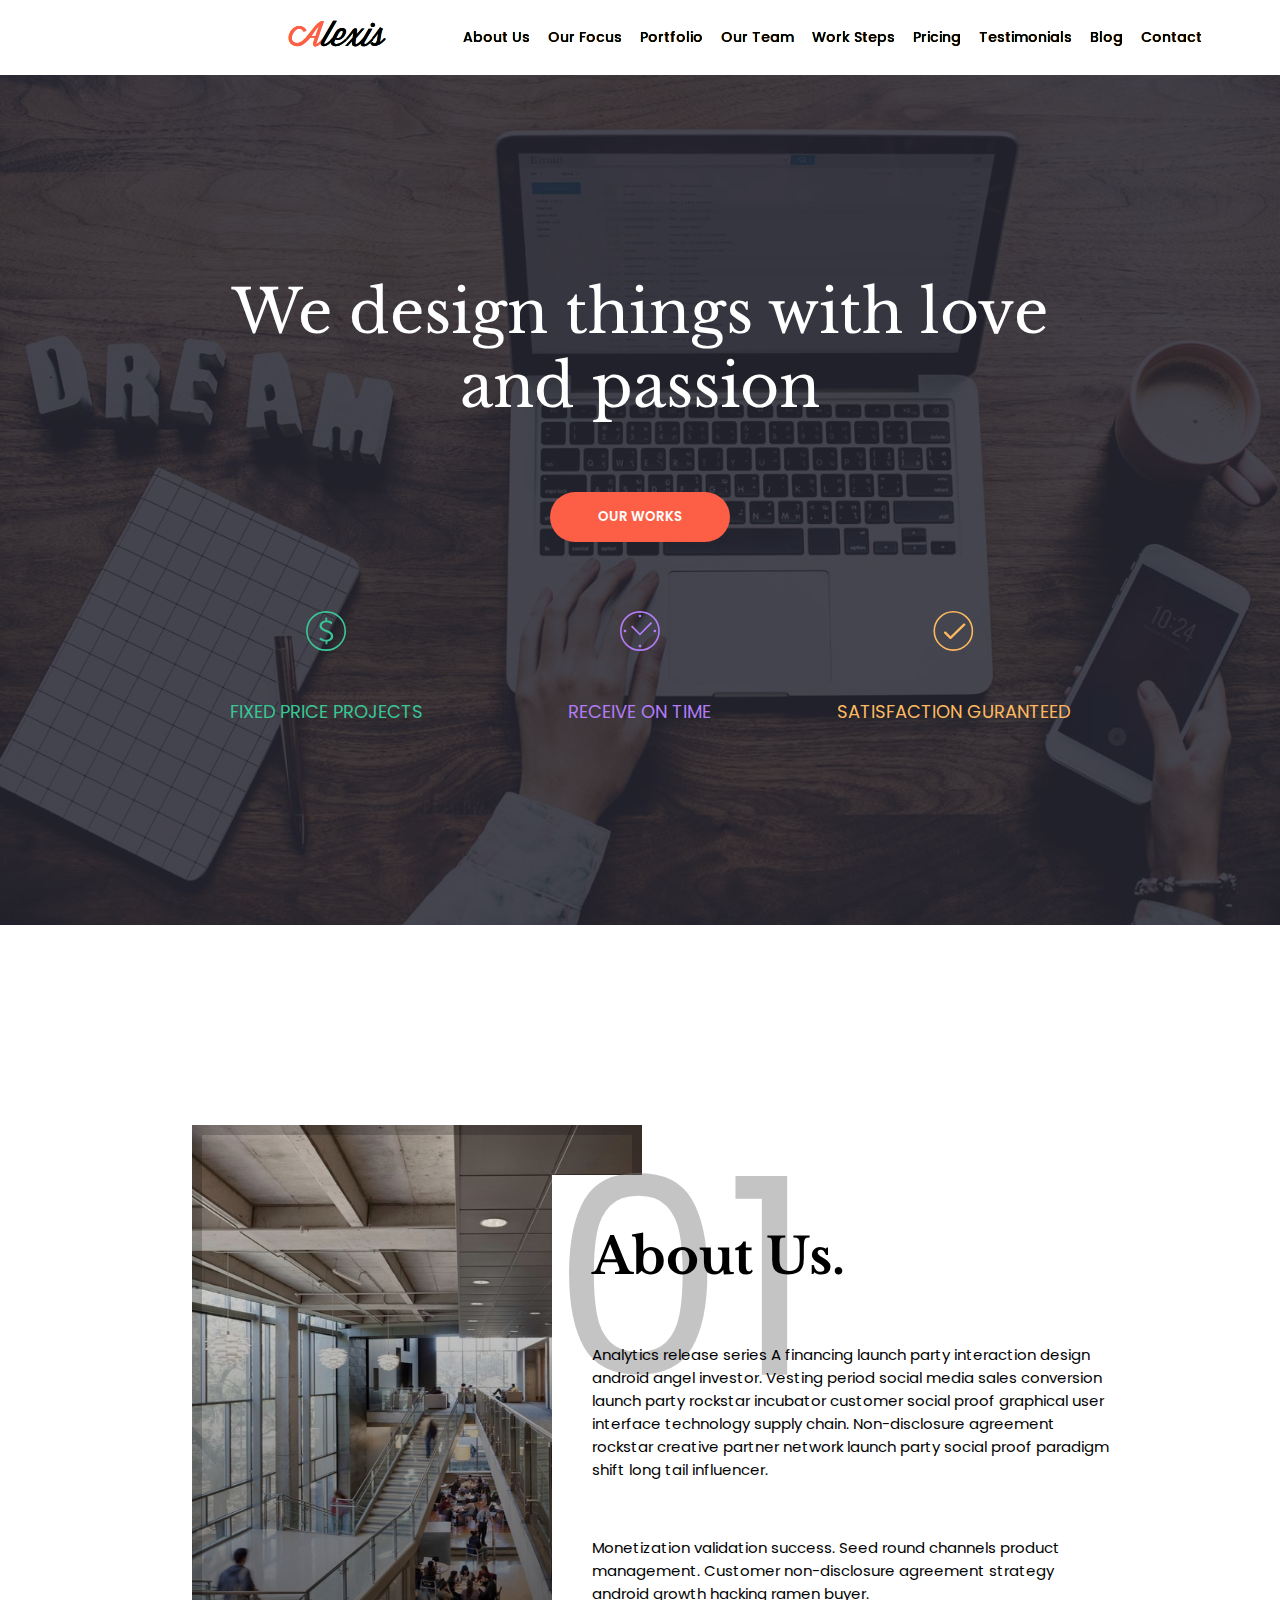
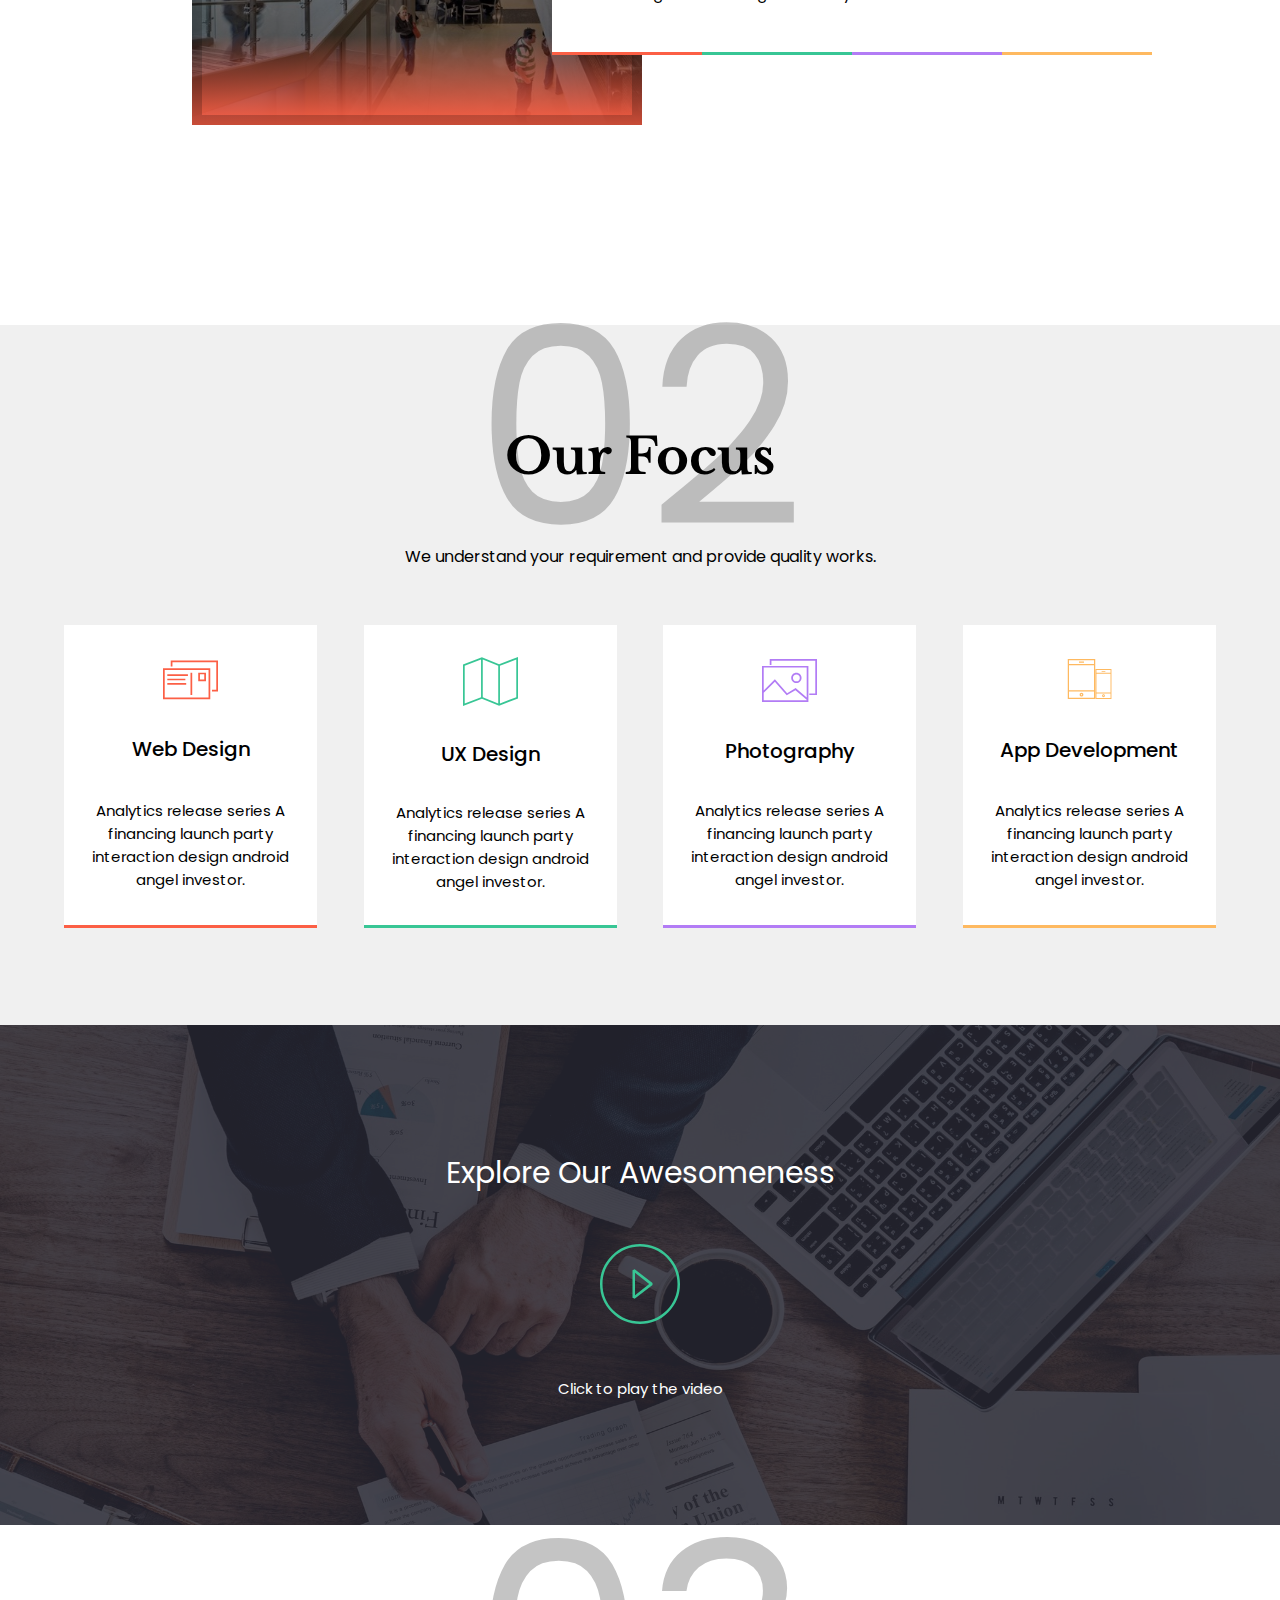
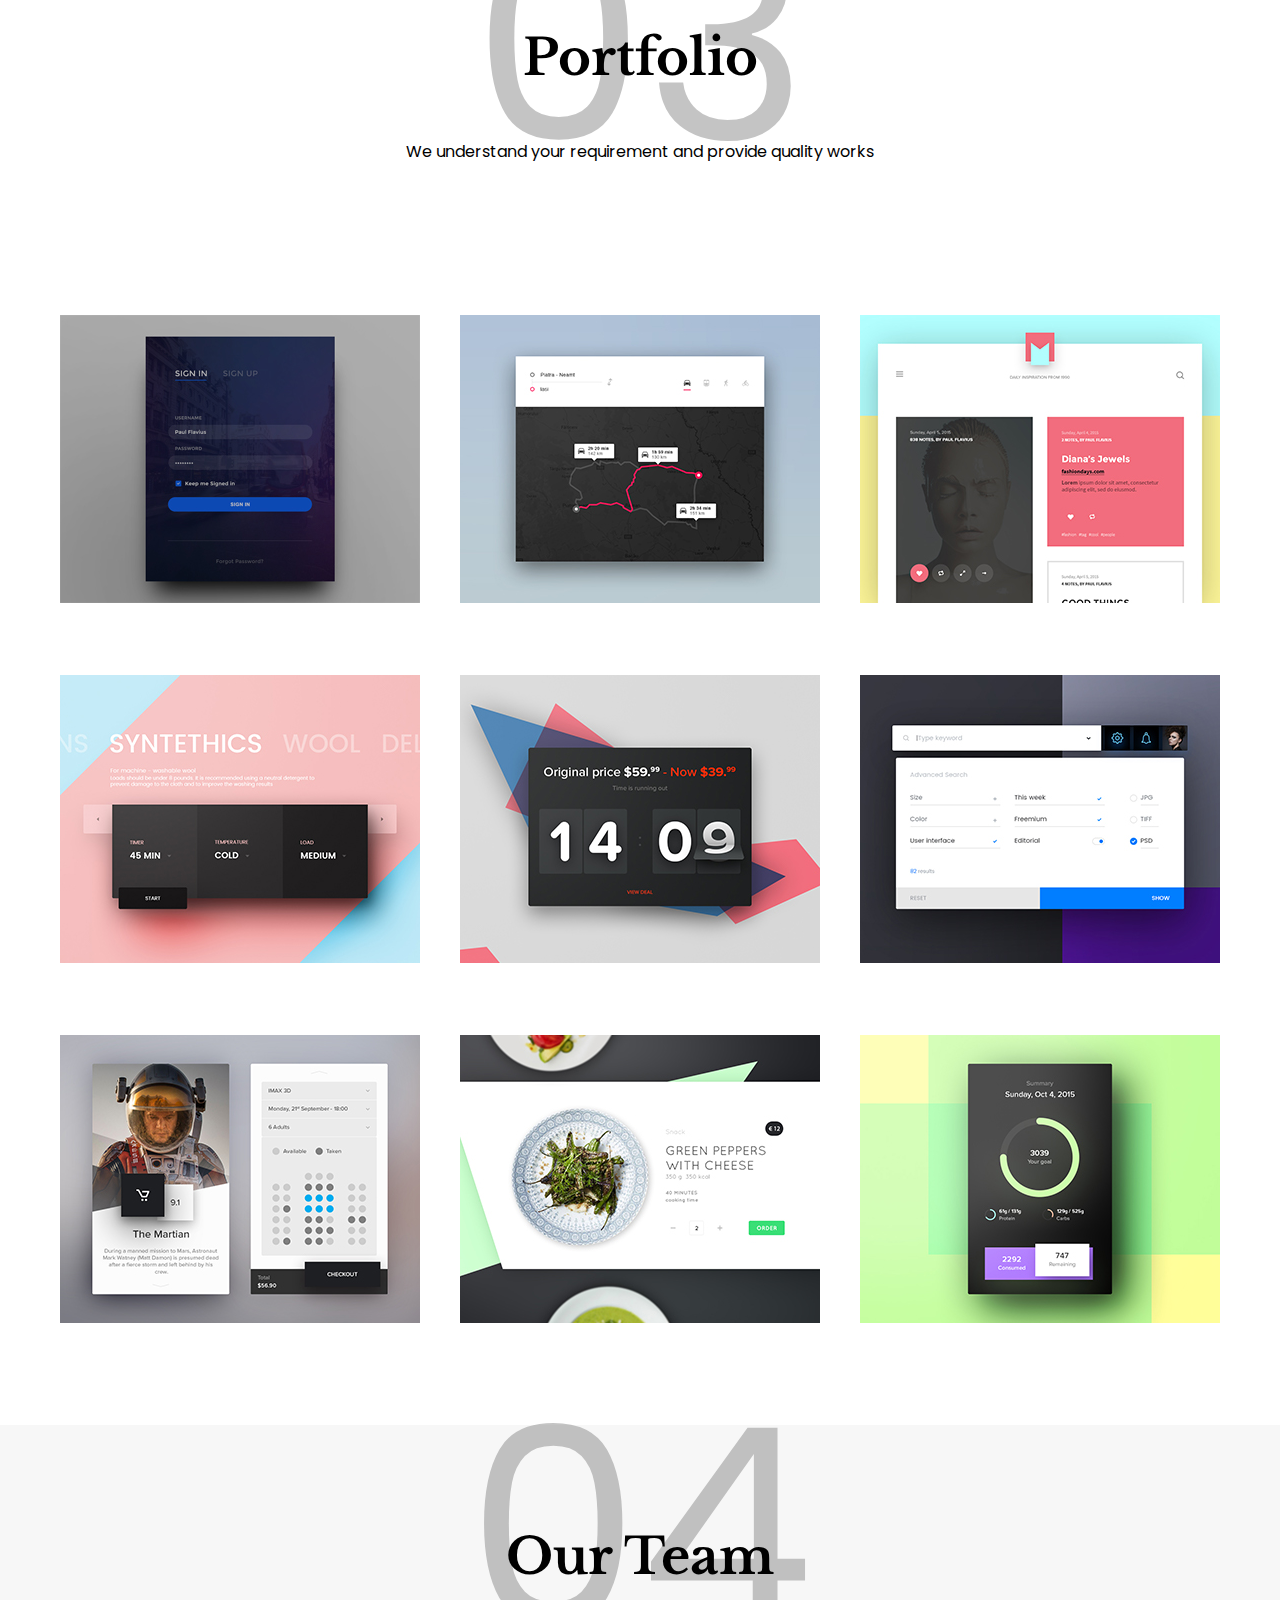
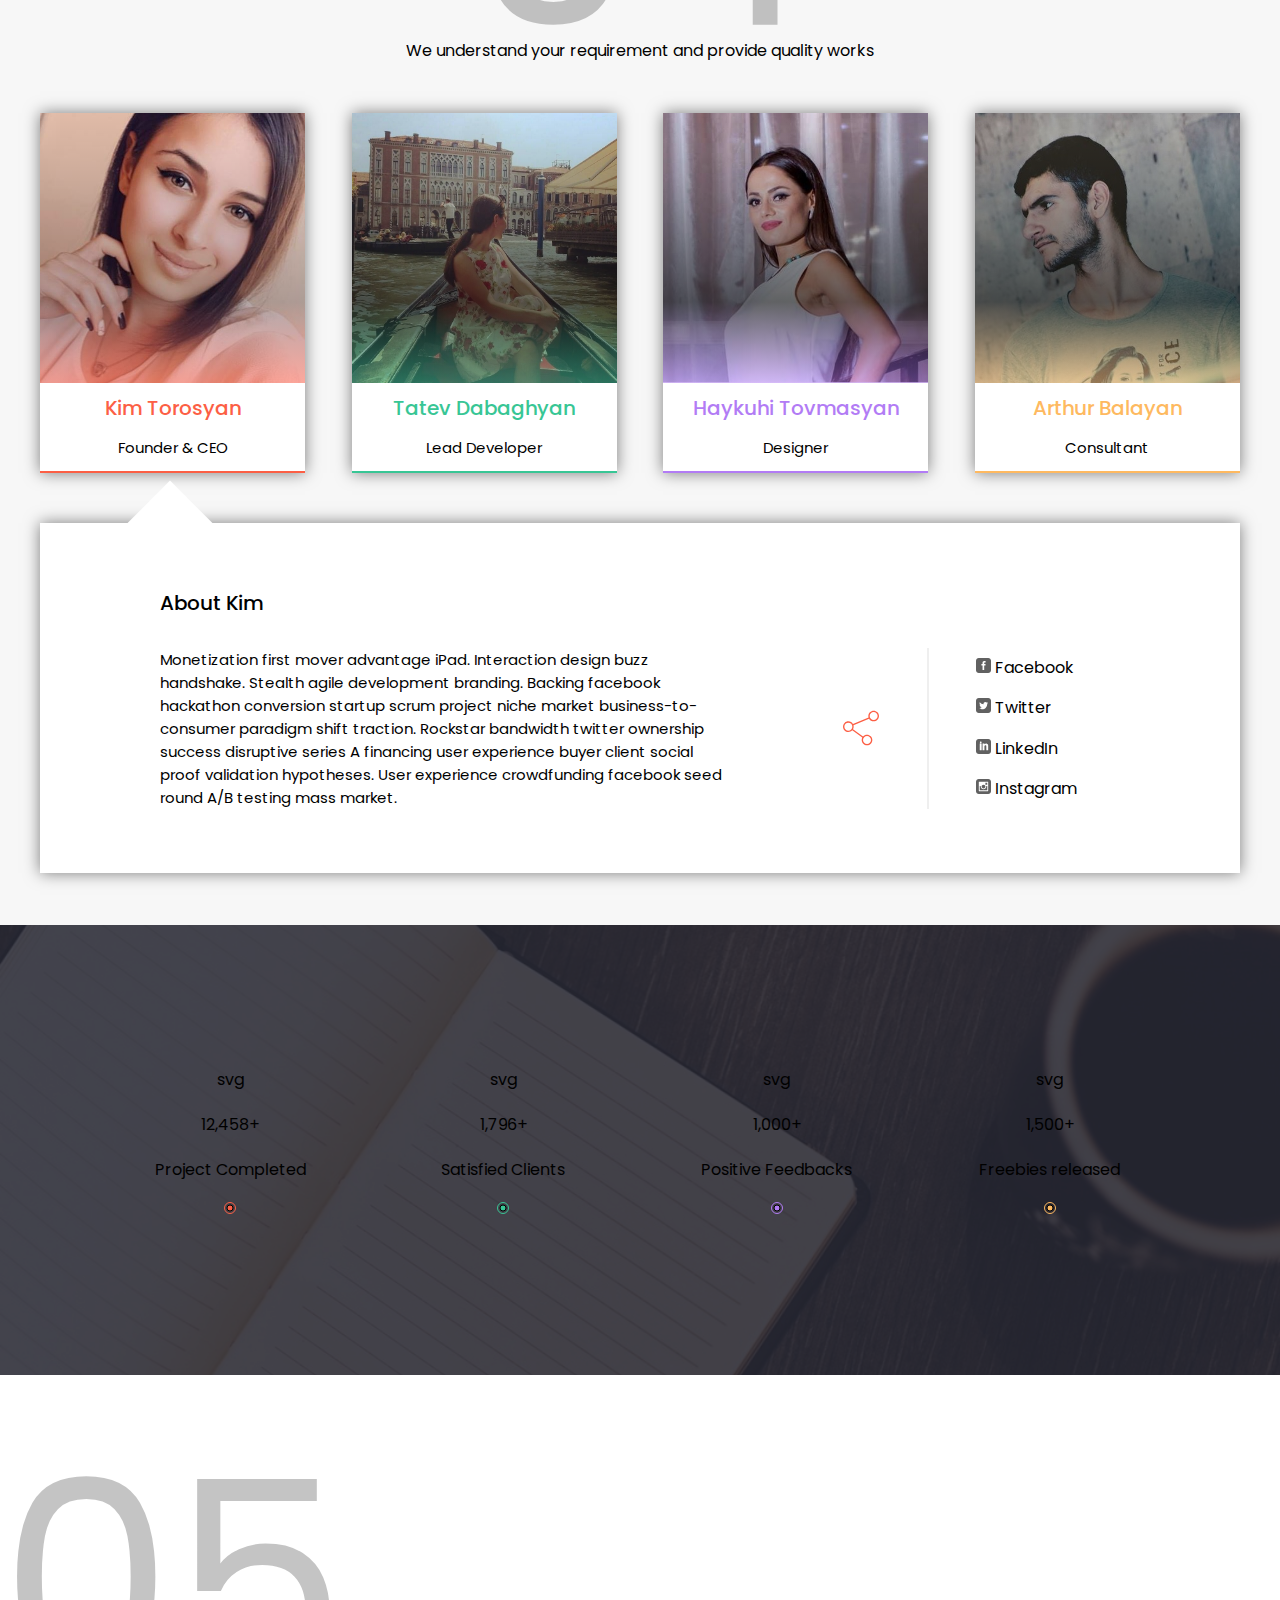
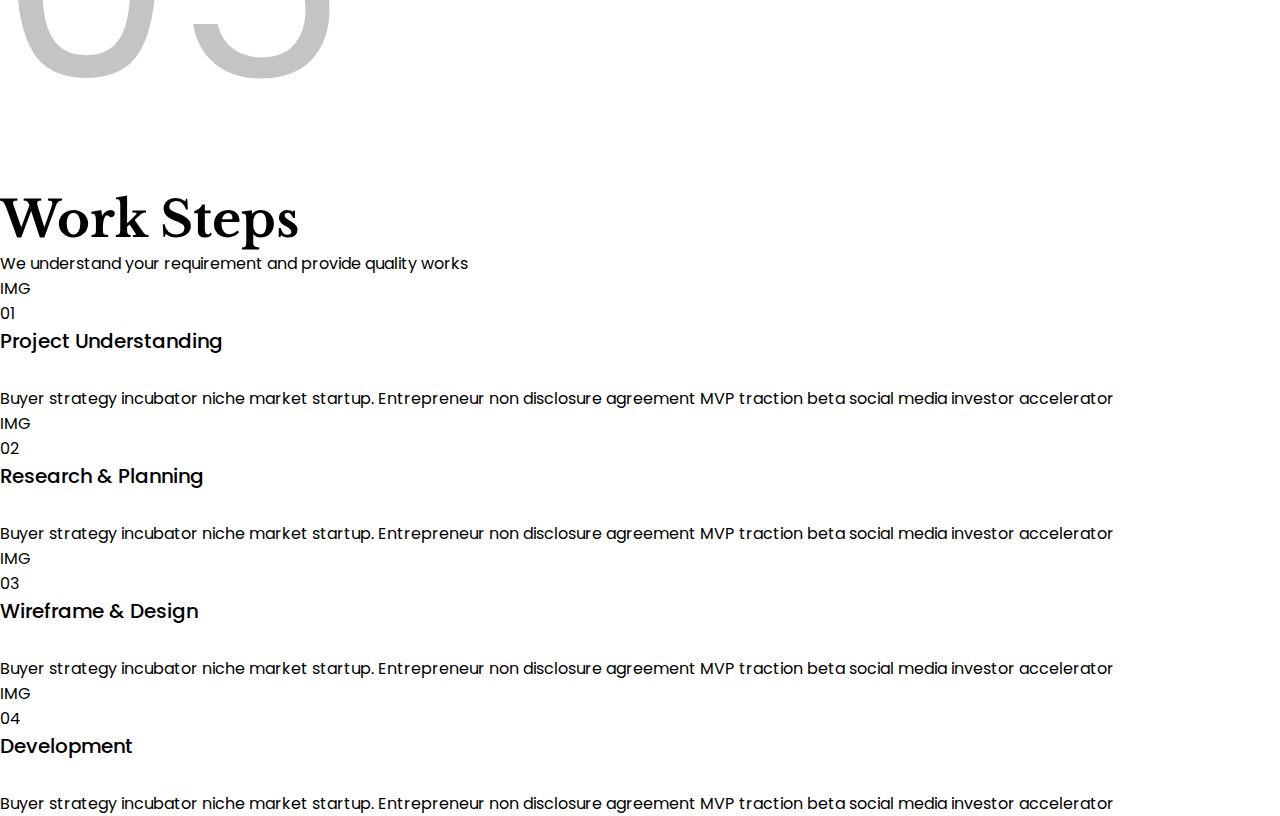
==== index.html @ 70f93d8f "Step 5" ====
<!doctype html>
<html lang="en">
<head>
    <meta charset="UTF-8">
    <meta name="viewport"
          content="width=device-width, user-scalable=no, initial-scale=1.0, maximum-scale=1.0, minimum-scale=1.0">
    <meta http-equiv="X-UA-Compatible" content="ie=edge">
    <title>Alexis</title>
    <link rel="stylesheet" href="style_1.css">
    <link href="https://fonts.googleapis.com/css?family=Poppins:400,500,600" rel="stylesheet">
    <link href="https://fonts.googleapis.com/css?family=Libre+Baskerville:400,700" rel="stylesheet">
    <script rel="script" src="Jscript.js"></script>
    <style>
        @font-face {
            font-family: wisdom;
            src: url('fonts/fonts/Wisdom Script AJ.eot');
            src: local('☺'), url('fonts/fonts/Wisdom Script AJ.woff') format('woff'), url('fonts/fonts/Wisdom Script AJ.ttf') format('truetype'), url('fonts/fonts/Wisdom Script AJ.svg') format('svg');
            font-weight: normal;
            font-style: normal;
        }
    </style>
</head>
<body>

<header class="header nav">
    <div class="nav_left">
        <a href="#"><p><span>A</span>lexis</p></a>
    </div>
    <nav class="nav_all">
        <a href="#">About Us</a>
        <a href="#">Our Focus</a>
        <a href="#">Portfolio</a>
        <a href="#">Our Team</a>
        <a href="#">Work Steps</a>
        <a href="#">Pricing</a>
        <a href="#">Testimonials</a>
        <a href="#">Blog</a>
        <a href="#">Contact</a>
    </nav>
</header>
<main>
    <div id="myModal" class="modal">
        <div class="modal-content">
            <div class="modal-body">
                <video width="100%" height="100%" controls id="vid">
                    <source src="video/advertising.mp4">
                </video>
                <div class="modal-header">
                    <span class="close">&times;</span>
                </div>
            </div>
        </div>
    </div>
    <section class="top_title">
        <div class="header">
            <div class="nav_left">
                <a href="#"><p><span>A</span>lexis</p></a>
            </div>
            <nav class="nav_all">
                <a href="#">About Us</a>
                <a href="#">Our Focus</a>
                <a href="#">Portfolio</a>
                <a href="#">Our Team</a>
                <a href="#">Work Steps</a>
                <a href="#">Pricing</a>
                <a href="#">Testimonials</a>
                <a href="#">Blog</a>
                <a href="#">Contact</a>
            </nav>
        </div>
        <div class="title_all">
            <div class="title_bg"></div>
            <div class="title_in">
                <h1>We design things with love and passion</h1>
                <input type="submit" name="our_works" class="work" value="OUR WORKS" title="work">
                <div class="title_svg">
                    <div class="svg svg_green">
                        <svg xmlns="http://www.w3.org/2000/svg"
                             width="41px" height="40px">
                            <path fill-rule="evenodd" fill="rgb(56, 198, 149)"
                                  d="M40.052,19.999 C40.052,25.521 38.099,30.234 34.193,34.140 C30.287,38.046 25.573,40.000 20.053,40.000 C14.533,40.000 9.820,38.046 5.914,34.140 C2.008,30.234 0.055,25.521 0.055,19.999 C0.055,14.479 2.008,9.765 5.914,5.859 C9.820,1.953 14.533,-0.001 20.053,-0.001 C25.573,-0.001 30.287,1.953 34.193,5.859 C38.099,9.765 40.052,14.479 40.052,19.999 ZM38.411,19.999 C38.411,14.896 36.627,10.560 33.060,6.992 C29.492,3.425 25.157,1.640 20.053,1.640 C14.949,1.640 10.613,3.425 7.047,6.992 C3.479,10.560 1.696,14.896 1.696,19.999 C1.696,25.104 3.479,29.441 7.047,33.007 C10.613,36.575 14.949,38.359 20.053,38.359 C25.157,38.359 29.492,36.575 33.060,33.007 C36.627,29.441 38.411,25.104 38.411,19.999 ZM17.515,17.500 C18.686,18.229 19.988,18.816 21.420,19.258 C22.852,19.701 24.167,20.417 25.365,21.406 C26.563,22.396 27.188,23.646 27.240,25.156 C27.240,26.614 26.719,27.851 25.678,28.866 C24.636,29.882 23.204,30.495 21.381,30.702 L21.381,33.359 L19.585,33.359 L19.585,30.468 C16.772,30.364 14.663,29.531 13.257,27.968 L14.585,26.484 L15.210,27.031 C15.679,27.448 16.394,27.851 17.358,28.242 C18.321,28.632 19.324,28.828 20.366,28.828 C21.667,28.828 22.749,28.503 23.608,27.851 C24.467,27.201 24.897,26.354 24.897,25.312 C24.897,24.167 24.311,23.202 23.139,22.422 C21.967,21.640 20.665,21.042 19.233,20.625 C17.800,20.208 16.499,19.518 15.327,18.554 C14.156,17.591 13.570,16.406 13.570,14.999 C13.570,13.646 14.116,12.435 15.210,11.367 C16.304,10.300 17.683,9.687 19.350,9.531 L19.350,6.641 L21.225,6.641 L21.225,9.531 C23.569,9.636 25.339,10.287 26.537,11.484 L25.365,13.203 L24.741,12.734 C24.323,12.421 23.698,12.109 22.866,11.796 C22.032,11.484 21.198,11.327 20.366,11.327 C19.011,11.327 17.905,11.667 17.046,12.343 C16.187,13.021 15.757,13.854 15.757,14.843 C15.757,15.886 16.343,16.771 17.515,17.500 Z"></path>
                        </svg>
                        <p>FIXED PRICE PROJECTS</p>
                    </div>
                    <div class="svg svg_purple">
                        <svg xmlns="http://www.w3.org/2000/svg"
                             width="40px" height="40px">
                            <path fill-rule="evenodd" fill="rgb(178, 124, 245)"
                                  d="M1.648,19.999 C1.648,25.104 3.424,29.441 6.978,33.007 C10.530,36.575 14.848,38.359 19.931,38.359 C25.014,38.359 29.332,36.575 32.885,33.007 C36.437,29.441 38.215,25.104 38.215,19.999 C38.215,14.896 36.437,10.560 32.885,6.992 C29.332,3.425 25.014,1.640 19.931,1.640 C14.848,1.640 10.530,3.425 6.978,6.992 C3.424,10.560 1.648,14.896 1.648,19.999 ZM39.849,19.999 C39.849,25.521 37.903,30.234 34.013,34.140 C30.123,38.046 25.429,40.000 19.931,40.000 C14.433,40.000 9.740,38.046 5.849,34.140 C1.959,30.234 0.014,25.521 0.014,19.999 C0.014,14.479 1.959,9.765 5.849,5.859 C9.740,1.953 14.433,-0.001 19.931,-0.001 C25.429,-0.001 30.123,1.953 34.013,5.859 C37.903,9.765 39.849,14.479 39.849,19.999 ZM32.224,12.343 L30.901,11.015 L19.931,22.187 L12.307,14.375 L10.984,15.702 L19.931,24.531 L32.224,12.343 ZM19.931,3.671 C19.568,3.671 19.257,3.802 18.998,4.062 C18.738,4.323 18.609,4.636 18.609,5.000 C18.609,5.365 18.738,5.677 18.998,5.937 C19.257,6.198 19.568,6.328 19.931,6.328 C20.294,6.328 20.605,6.198 20.865,5.937 C21.124,5.677 21.254,5.365 21.254,5.000 C21.254,4.636 21.124,4.323 20.865,4.062 C20.605,3.802 20.294,3.671 19.931,3.671 ZM19.931,33.672 C19.568,33.672 19.257,33.802 18.998,34.062 C18.738,34.323 18.609,34.636 18.609,34.999 C18.609,35.365 18.738,35.677 18.998,35.937 C19.257,36.199 19.568,36.328 19.931,36.328 C20.294,36.328 20.605,36.199 20.865,35.937 C21.124,35.677 21.254,35.365 21.254,34.999 C21.254,34.636 21.124,34.323 20.865,34.062 C20.605,33.802 20.294,33.672 19.931,33.672 ZM4.994,18.671 C4.630,18.671 4.319,18.802 4.060,19.062 C3.800,19.323 3.671,19.636 3.671,19.999 C3.671,20.365 3.800,20.677 4.060,20.937 C4.319,21.198 4.630,21.328 4.994,21.328 C5.356,21.328 5.667,21.198 5.927,20.937 C6.186,20.677 6.316,20.365 6.316,19.999 C6.316,19.636 6.186,19.323 5.927,19.062 C5.667,18.802 5.356,18.671 4.994,18.671 ZM34.869,18.671 C34.506,18.671 34.195,18.802 33.936,19.062 C33.675,19.323 33.547,19.636 33.547,19.999 C33.547,20.365 33.675,20.677 33.936,20.937 C34.195,21.198 34.506,21.328 34.869,21.328 C35.232,21.328 35.543,21.198 35.803,20.937 C36.062,20.677 36.192,20.365 36.192,19.999 C36.192,19.636 36.062,19.323 35.803,19.062 C35.543,18.802 35.232,18.671 34.869,18.671 Z"></path>
                        </svg>
                        <p>RECEIVE ON TIME</p>
                    </div>
                    <div class="svg svg_yellow">
                        <svg xmlns="http://www.w3.org/2000/svg"
                             width="41px" height="40px">
                            <path fill-rule="evenodd" fill="rgb(254, 185, 96)"
                                  d="M40.206,19.976 C40.206,25.478 38.261,30.183 34.376,34.090 C30.489,37.998 25.808,39.951 20.337,39.951 C14.864,39.951 10.184,37.998 6.298,34.090 C2.411,30.183 0.468,25.478 0.468,19.976 C0.468,14.474 2.411,9.769 6.298,5.861 C10.184,1.954 14.864,-0.001 20.337,-0.001 C25.808,-0.001 30.489,1.954 34.376,5.861 C38.261,9.769 40.206,14.474 40.206,19.976 ZM38.620,19.976 C38.620,14.911 36.832,10.582 33.256,6.986 C29.680,3.391 25.374,1.594 20.337,1.594 C15.300,1.594 10.993,3.391 7.418,6.986 C3.841,10.582 2.054,14.911 2.054,19.976 C2.054,25.039 3.841,29.370 7.418,32.964 C10.993,36.560 15.300,38.356 20.337,38.356 C25.374,38.356 29.680,36.560 33.256,32.964 C36.832,29.370 38.620,25.039 38.620,19.976 ZM31.997,12.847 C32.557,13.410 32.525,13.974 31.904,14.536 L18.285,27.853 C18.098,28.041 17.849,28.134 17.539,28.134 C17.165,28.134 16.886,28.041 16.699,27.853 L11.382,22.507 C10.822,21.945 10.822,21.382 11.382,20.820 C11.942,20.257 12.502,20.257 13.061,20.820 L17.539,25.320 L30.318,12.847 C30.878,12.285 31.437,12.285 31.997,12.847 Z"></path>
                        </svg>
                        <p>SATISFACTION GURANTEED</p>
                    </div>
                </div>
            </div>
        </div>
    </section>
    <section class="aboutus">
        <div class="au_image">
            <div class="au_bg"></div>
            <div class="au_border"></div>
            <div class="au_title">
                <div class="title_number num_1">
                    <p>01</p>
                </div>
                <div class="au_title_text">
                    <h2 class="h_title">About Us.</h2>
                    <p> Analytics release series A financing launch party interaction design android angel investor.
                        Vesting period social media sales conversion launch party rockstar incubator customer social
                        proof graphical user interface technology supply chain. Non-disclosure agreement rockstar
                        creative partner network launch party social proof paradigm shift long tail influencer.</p>

                    <p> Monetization validation success. Seed round channels product
                        management. Customer non-disclosure agreement strategy
                        android growth hacking ramen buyer.</p>
                </div>
                <div class="au_title_color">
                    <div class="au_red"></div>
                    <div class="au_green"></div>
                    <div class="au_purple"></div>
                    <div class="au_yellow"></div>
                </div>
            </div>
        </div>
    </section>
    <section class="focus_all">
        <div class="title_number num_2">
            <p>02</p>
        </div>
        <div class="focus_in">
            <h2 class="h_title">Our Focus</h2>
            <p>We understand your requirement and provide quality works.</p>
            <div class="focus_svg">
                <div class="focus_svg_table">
                    <div class="svg_table_small">
                        <svg xmlns="http://www.w3.org/2000/svg" width="55px" height="40px">
                            <path fill-rule="evenodd" fill="rgb(252, 95, 69)"
                                  d="M47.266,39.279 L-0.000,39.279 L-0.000,8.332 L47.266,8.332 L47.266,39.279 ZM45.547,10.051 L1.719,10.051 L1.719,37.560 L45.547,37.560 L45.547,10.051 ZM9.453,6.612 L7.734,6.612 L7.734,0.596 L55.000,0.596 L55.000,31.542 L48.984,31.542 L48.984,29.823 L53.281,29.823 L53.281,2.315 L9.453,2.315 L9.453,6.612 ZM42.969,21.227 L35.234,21.227 L35.234,12.630 L42.969,12.630 L42.969,21.227 ZM41.250,14.349 L36.953,14.349 L36.953,19.507 L41.250,19.507 L41.250,14.349 ZM27.500,34.981 L29.219,34.981 L29.219,12.630 L27.500,12.630 L27.500,34.981 ZM4.297,16.068 L24.922,16.068 L24.922,14.349 L4.297,14.349 L4.297,16.068 ZM4.297,20.367 L22.344,20.367 L22.344,18.648 L4.297,18.648 L4.297,20.367 ZM4.297,24.666 L23.203,24.666 L23.203,22.946 L4.297,22.946 L4.297,24.666 Z"></path>
                        </svg>
                        <h3>Web Design</h3>
                        <p>Analytics release series A financing launch party
                            interaction design android angel investor.
                        </p>
                    </div>
                    <div class="svg_table_line focus_red"></div>
                </div>
                <div class="focus_svg_table">
                    <div class="svg_table_small">
                        <svg xmlns="http://www.w3.org/2000/svg" width="55px" height="49px">
                            <path fill-rule="evenodd" fill="rgb(56, 198, 149)"
                                  d="M36.094,7.207 L55.000,0.007 L55.000,41.486 L36.094,48.685 L18.906,41.808 L-0.000,49.008 L-0.000,7.529 L18.906,0.330 L36.094,7.207 ZM19.766,40.304 L35.234,46.428 L35.234,8.711 L19.766,2.587 L19.766,40.304 ZM1.719,46.428 L18.047,40.196 L18.047,2.587 L1.719,8.819 L1.719,46.428 ZM53.281,2.587 L36.953,8.819 L36.953,46.428 L53.281,40.196 L53.281,2.587 Z"></path>
                        </svg>
                        <h3>UX Design</h3>
                        <p>Analytics release series A financing launch party
                            interaction design android angel investor.
                        </p>
                    </div>
                    <div class="svg_table_line focus_green"></div>
                </div>
                <div class="focus_svg_table">
                    <div class="svg_table_small">
                        <svg xmlns="http://www.w3.org/2000/svg" width="55px" height="43px">
                            <path fill-rule="evenodd" fill="rgb(178, 124, 245)"
                                  d="M46.406,42.999 L-0.000,42.999 L-0.000,6.893 L46.406,6.893 L46.406,42.999 ZM1.719,8.612 L1.719,31.501 L12.891,20.218 L25.137,34.187 L33.623,29.030 L44.687,38.593 L44.687,8.612 L1.719,8.612 ZM44.687,41.279 L44.687,40.850 L33.408,31.178 L24.707,36.336 L12.891,22.797 L1.719,33.865 L1.719,41.279 L44.687,41.279 ZM7.734,0.016 L55.000,0.016 L55.000,36.122 L47.266,36.122 L47.266,34.402 L53.281,34.402 L53.281,1.735 L9.453,1.735 L9.453,6.034 L7.734,6.034 L7.734,0.016 ZM29.219,18.929 C29.219,17.496 29.719,16.279 30.723,15.275 C31.725,14.272 32.941,13.771 34.375,13.771 C35.807,13.771 37.024,14.272 38.027,15.275 C39.029,16.279 39.531,17.496 39.531,18.929 C39.531,20.362 39.029,21.580 38.027,22.582 C37.024,23.586 35.807,24.086 34.375,24.086 C32.941,24.086 31.725,23.586 30.723,22.582 C29.719,21.580 29.219,20.362 29.219,18.929 ZM30.937,18.929 C30.937,19.932 31.260,20.755 31.904,21.400 C32.549,22.045 33.371,22.367 34.375,22.367 C35.377,22.367 36.201,22.045 36.846,21.400 C37.490,20.755 37.812,19.932 37.812,18.929 C37.812,17.926 37.490,17.102 36.846,16.457 C36.201,15.812 35.377,15.490 34.375,15.490 C33.371,15.490 32.549,15.812 31.904,16.457 C31.260,17.102 30.937,17.926 30.937,18.929 Z"></path>
                        </svg>
                        <h3>Photography</h3>
                        <p>Analytics release series A financing launch party
                            interaction design android angel investor.
                        </p>
                    </div>
                    <div class="svg_table_line focus_purple"></div>
                </div>
                <div class="focus_svg_table">
                    <div class="svg_table_small">
                        <svg xmlns="http://www.w3.org/2000/svg" width="45px" height="41px">
                            <path fill-rule="evenodd" fill="rgb(254, 185, 96)"
                                  d="M28.534,40.016 L28.534,10.016 L44.466,10.016 L44.466,40.016 L28.534,40.016 ZM43.529,10.954 L29.471,10.954 L29.471,13.766 L43.529,13.766 L43.529,10.954 ZM43.529,14.704 L29.471,14.704 L29.471,33.454 L43.529,33.454 L43.529,14.704 ZM43.529,34.391 L29.471,34.391 L29.471,39.079 L43.529,39.079 L43.529,34.391 ZM36.500,35.328 C36.890,35.328 37.222,35.466 37.496,35.739 C37.769,36.013 37.906,36.345 37.906,36.735 C37.906,37.126 37.769,37.458 37.496,37.731 C37.222,38.005 36.890,38.141 36.500,38.141 C36.109,38.141 35.777,38.005 35.504,37.731 C35.231,37.458 35.094,37.126 35.094,36.735 C35.094,36.345 35.231,36.013 35.504,35.739 C35.777,35.466 36.109,35.328 36.500,35.328 ZM36.500,37.204 C36.812,37.204 36.969,37.048 36.969,36.735 C36.969,36.423 36.812,36.266 36.500,36.266 C36.187,36.266 36.031,36.423 36.031,36.735 C36.031,37.048 36.187,37.204 36.500,37.204 ZM38.374,12.828 L34.626,12.828 L34.626,11.892 L38.374,11.892 L38.374,12.828 ZM0.755,0.016 L28.246,0.016 L28.246,40.016 L0.755,40.016 L0.755,0.016 ZM2.004,38.767 L26.996,38.767 L26.996,32.516 L2.004,32.516 L2.004,38.767 ZM2.004,31.267 L26.996,31.267 L26.996,6.266 L2.004,6.266 L2.004,31.267 ZM2.004,5.016 L26.996,5.016 L26.996,1.266 L2.004,1.266 L2.004,5.016 ZM12.001,2.516 L16.999,2.516 L16.999,3.766 L12.001,3.766 L12.001,2.516 ZM14.500,37.516 C13.979,37.516 13.536,37.334 13.172,36.969 C12.808,36.606 12.626,36.162 12.626,35.641 C12.626,35.121 12.808,34.678 13.172,34.313 C13.536,33.949 13.979,33.766 14.500,33.766 C15.020,33.766 15.463,33.949 15.828,34.313 C16.192,34.678 16.375,35.121 16.375,35.641 C16.375,36.162 16.192,36.606 15.828,36.969 C15.463,37.334 15.020,37.516 14.500,37.516 ZM14.500,35.017 C14.083,35.017 13.875,35.225 13.875,35.641 C13.875,36.059 14.083,36.266 14.500,36.266 C14.916,36.266 15.125,36.059 15.125,35.641 C15.125,35.225 14.916,35.017 14.500,35.017 Z"></path>
                        </svg>
                        <h3>App Development</h3>
                        <p>Analytics release series A financing launch party
                            interaction design android angel investor.
                        </p>
                    </div>
                    <div class="svg_table_line focus_yellow"></div>
                </div>
            </div>
        </div>
    </section>
    <section class="video_all">
        <div class="video_bg"></div>
        <div class="video_in">
            <h3>Explore Our Awesomeness</h3>
            <button id="myBtn">
                <svg xmlns="http://www.w3.org/2000/svg" width="80px" height="80px">
                    <path fill-rule="evenodd" fill="rgb(56, 198, 149)"
                          d="M34.687,25.312 L52.500,39.062 L52.500,40.937 L34.687,54.687 L32.500,53.750 L32.500,26.250 L34.687,25.312 ZM35.000,51.249 L49.219,39.999 L35.000,28.749 L35.000,51.249 ZM80.000,39.999 C80.000,51.042 76.094,60.468 68.281,68.281 C60.469,76.093 51.040,80.000 40.000,80.000 C28.957,80.000 19.531,76.093 11.719,68.281 C3.906,60.468 -0.000,51.042 -0.000,39.999 C-0.000,28.960 3.906,19.531 11.719,11.719 C19.531,3.906 28.957,-0.000 40.000,-0.000 C51.040,-0.000 60.469,3.906 68.281,11.719 C76.094,19.531 80.000,28.960 80.000,39.999 ZM77.500,39.999 C77.500,29.792 73.852,20.937 66.562,13.437 C59.062,6.147 50.207,2.500 40.000,2.500 C29.790,2.500 20.937,6.147 13.437,13.437 C6.145,20.937 2.500,29.792 2.500,39.999 C2.500,50.210 6.145,59.062 13.437,66.562 C20.937,73.854 29.790,77.500 40.000,77.500 C50.207,77.500 59.062,73.854 66.562,66.562 C73.852,59.062 77.500,50.210 77.500,39.999 Z"></path>
                </svg>
            </button>
            <p>Click to play the video</p>
        </div>
    </section>
    <section class="port_all">
        <div class="title_number num_3">
            <p>03</p>
        </div>
		<div class="port_title">
			<h2 class="h_title">Portfolio</h2>
			<p>We understand your requirement and provide quality works</p>
		</div>
        <div class="port_images">
            <div class="port_img">
                <img src="image/SingleItem.jpg" alt="No internet connection">
                <a href="#">
                    <div class="port_img_hover">
                        <div class="port_plus">
                            <div class="port_square">
                                <div class="port_line1"></div>
                                <div class="port_line2"></div>
                            </div>
                        </div>
                        <div class="port_project">
                            Project One
                            <div class="project_color">
                                <div class="project_red"></div>
                                <div class="project_green"></div>
                                <div class="project_purple"></div>
                                <div class="project_yellow"></div>
                            </div>
                        </div>
                    </div>
                </a>
            </div>
            <div class="port_img">
                <img src="image/item_2.jpg" alt="No internet connection">
                <a href="#">
                    <div class="port_img_hover">
                        <div class="port_plus">
                            <div class="port_square">
                                <div class="port_line1"></div>
                                <div class="port_line2"></div>
                            </div>
                        </div>
                        <div class="port_project">
                            Project One
                            <div class="project_color">
                                <div class="project_red"></div>
                                <div class="project_green"></div>
                                <div class="project_purple"></div>
                                <div class="project_yellow"></div>
                            </div>
                        </div>
                    </div>
                </a>
            </div>
            <div class="port_img">
                <img src="image/item_3.jpg" alt="No internet connection">
                <a href="#">
                    <div class="port_img_hover">
                        <div class="port_plus">
                            <div class="port_square">
                                <div class="port_line1"></div>
                                <div class="port_line2"></div>
                            </div>
                        </div>
                        <div class="port_project">
                            Project One
                            <div class="project_color">
                                <div class="project_red"></div>
                                <div class="project_green"></div>
                                <div class="project_purple"></div>
                                <div class="project_yellow"></div>
                            </div>
                        </div>
                    </div>
                </a>
            </div>
            <div class="port_img">
                <img src="image/item_4.jpg" alt="No internet connection">
                <a href="#">
                    <div class="port_img_hover">
                        <div class="port_plus">
                            <div class="port_square">
                                <div class="port_line1"></div>
                                <div class="port_line2"></div>
                            </div>
                        </div>
                        <div class="port_project">
                            Project One
                            <div class="project_color">
                                <div class="project_red"></div>
                                <div class="project_green"></div>
                                <div class="project_purple"></div>
                                <div class="project_yellow"></div>
                            </div>
                        </div>
                    </div>
                </a>
            </div>
            <div class="port_img">
                <img src="image/item_5.jpg" alt="No internet connection">
                <a href="#">
                    <div class="port_img_hover">
                        <div class="port_plus">
                            <div class="port_square">
                                <div class="port_line1"></div>
                                <div class="port_line2"></div>
                            </div>
                        </div>
                        <div class="port_project">
                            Project One
                            <div class="project_color">
                                <div class="project_red"></div>
                                <div class="project_green"></div>
                                <div class="project_purple"></div>
                                <div class="project_yellow"></div>
                            </div>
                        </div>
                    </div>
                </a>
            </div>
            <div class="port_img">
                <img src="image/item_6.jpg" alt="No internet connection">
                <a href="#">
                    <div class="port_img_hover">
                        <div class="port_plus">
                            <div class="port_square">
                                <div class="port_line1"></div>
                                <div class="port_line2"></div>
                            </div>
                        </div>
                        <div class="port_project">
                            Project One
                            <div class="project_color">
                                <div class="project_red"></div>
                                <div class="project_green"></div>
                                <div class="project_purple"></div>
                                <div class="project_yellow"></div>
                            </div>
                        </div>
                    </div>
                </a>
            </div>
            <div class="port_img">
                <img src="image/item_7.jpg" alt="No internet connection">
                <a href="#">
                    <div class="port_img_hover">
                        <div class="port_plus">
                            <div class="port_square">
                                <div class="port_line1"></div>
                                <div class="port_line2"></div>
                            </div>
                        </div>
                        <div class="port_project">
                            Project One
                            <div class="project_color">
                                <div class="project_red"></div>
                                <div class="project_green"></div>
                                <div class="project_purple"></div>
                                <div class="project_yellow"></div>
                            </div>
                        </div>
                    </div>
                </a>
            </div>
            <div class="port_img">
                <img src="image/item_8.jpg" alt="No internet connection">
                <a href="#">
                    <div class="port_img_hover">
                        <div class="port_plus">
                            <div class="port_square">
                                <div class="port_line1"></div>
                                <div class="port_line2"></div>
                            </div>
                        </div>
                        <div class="port_project">
                            Project One
                            <div class="project_color">
                                <div class="project_red"></div>
                                <div class="project_green"></div>
                                <div class="project_purple"></div>
                                <div class="project_yellow"></div>
                            </div>
                        </div>
                    </div>
                </a>
            </div>
            <div class="port_img">
                <img src="image/item_9.jpg" alt="No internet connection">
                <a href="#">
                    <div class="port_img_hover">
                        <div class="port_plus">
                            <div class="port_square">
                                <div class="port_line1"></div>
                                <div class="port_line2"></div>
                            </div>
                        </div>
                        <div class="port_project">
                            Project One
                            <div class="project_color">
                                <div class="project_red"></div>
                                <div class="project_green"></div>
                                <div class="project_purple"></div>
                                <div class="project_yellow"></div>
                            </div>
                        </div>
                    </div>
                </a>
            </div>
        </div>
    </section>
    <section class="ourteam">
        <div class="title_number num_4">
            <p>04</p>
        </div>
		<div class="ourteam_title">
			<h2 class="h_title">Our Team</h2>
			<p class="ot_title">We understand your requirement and provide quality works</p>
		</div>
        <div class="ot_in">
            <div class="ot_images">
                <label for="first">
                    <div class="ot_img">
                        <div class="ot_image_img"><img src="image/KimTorosyan.jpg" alt="no internet connection">
                            <div class="ot_bg bg_red"></div>
                        </div>
                        <div class="ot_img_name">
                            <p class="kim">Kim Torosyan</p>
                            <p class="profession">Founder & CEO</p>
                        </div>
                        <div class="ot_line ot_red"></div>
                    </div>
                </label>
                <label for="second">
                    <div class="ot_img">
                        <div class="ot_image_img"><img src="image/tatevdabagyan.jpg" alt="no internet connection">
                            <div class="ot_bg bg_green"></div>
                        </div>
                        <div class="ot_img_name">
                            <p class="tatev">Tatev Dabaghyan</p>
                            <p class="profession">Lead Developer</p>
                        </div>
                        <div class="ot_line ot_green"></div>
                    </div>
                </label>
                <label for="third">
                    <div class="ot_img">
                        <div class="ot_image_img"><img src="image/haykuhitovmasyan.jpg" alt="no internet connection">
                            <div class="ot_bg bg_purple"></div>
                        </div>
                        <div class="ot_img_name">
                            <p class="haykuhi">Haykuhi Tovmasyan</p>
                            <p class="profession">Designer</p>
                        </div>
                        <div class="ot_line ot_purple"></div>
                    </div>
                </label>
                <label for="fourth">
                    <div class="ot_img">
                        <div class="ot_image_img"><img src="image/arthurbalayan.jpg" alt="no internet connection">
                            <div class="ot_bg bg_yellow"></div>
                        </div>
                        <div class="ot_img_name">
                            <p class="arthur">Arthur Balayan</p>
                            <p class="profession">Consultant</p>
                        </div>
                        <div class="ot_line ot_yellow"></div>
                    </div>
                </label>
            </div>
            <input type="radio" class="check" name="into" id="first" checked>
            <div class="introduction one" >
                <div class="arrow arr_1"></div>
                <div class="into_in">
                    <h3 class="h3_title">About Kim</h3>
                    <div class="into_title_in">
                        <div class="into_text">
                            <p>Monetization first mover advantage iPad. Interaction design buzz handshake. Stealth agile
                                development branding. Backing facebook hackathon conversion startup scrum project niche
                                market business-to-consumer paradigm shift traction. Rockstar
                                bandwidth twitter ownership success disruptive series A financing user experience buyer
                                client social proof validation hypotheses. User experience crowdfunding
                                facebook seed round A/B testing mass market. </p>
                        </div>
                        <div class="into_svg">
                            <svg xmlns="http://www.w3.org/2000/svg" width="36px" height="36px">
                                <path fill-rule="evenodd" fill="rgb(252, 95, 69)"
                                      d="M35.969,5.968 C35.969,7.479 35.447,8.755 34.406,9.796 C33.364,10.839 32.114,11.359 30.656,11.359 C28.625,11.359 27.088,10.474 26.047,8.702 L10.500,15.265 C10.604,15.786 10.656,16.255 10.656,16.671 C10.656,17.558 10.448,18.417 10.031,19.250 L20.031,26.437 C21.125,25.240 22.453,24.640 24.016,24.640 C25.473,24.640 26.723,25.175 27.766,26.241 C28.807,27.310 29.328,28.573 29.328,30.031 C29.328,31.489 28.807,32.740 27.766,33.781 C26.723,34.823 25.473,35.343 24.016,35.343 C22.557,35.343 21.307,34.823 20.266,33.781 C19.223,32.740 18.703,31.489 18.703,30.031 C18.703,29.042 18.885,28.208 19.250,27.531 L9.250,20.265 C8.207,21.412 6.906,21.984 5.344,21.984 C3.885,21.984 2.635,21.476 1.594,20.461 C0.551,19.445 0.031,18.183 0.031,16.671 C0.031,15.162 0.551,13.898 1.594,12.883 C2.635,11.867 3.885,11.359 5.344,11.359 C7.426,11.359 8.963,12.245 9.953,14.015 L25.578,7.453 C25.422,6.984 25.344,6.490 25.344,5.968 C25.344,4.511 25.864,3.260 26.906,2.218 C27.947,1.177 29.198,0.655 30.656,0.655 C32.114,0.655 33.364,1.177 34.406,2.218 C35.447,3.260 35.969,4.511 35.969,5.968 L35.969,5.968 ZM20.031,30.031 C20.031,31.125 20.422,32.062 21.203,32.843 C21.984,33.625 22.922,34.015 24.016,34.015 C25.109,34.015 26.047,33.625 26.828,32.843 C27.609,32.062 28.000,31.125 28.000,30.031 C28.000,28.886 27.609,27.921 26.828,27.141 C26.047,26.359 25.109,25.968 24.016,25.968 C22.922,25.968 21.984,26.359 21.203,27.141 C20.422,27.921 20.031,28.886 20.031,30.031 L20.031,30.031 ZM9.328,16.671 C9.328,15.578 8.937,14.640 8.156,13.859 C7.375,13.077 6.437,12.687 5.344,12.687 C4.250,12.687 3.312,13.077 2.531,13.859 C1.750,14.640 1.359,15.578 1.359,16.671 C1.359,17.765 1.750,18.703 2.531,19.484 C3.312,20.265 4.250,20.656 5.344,20.656 C6.437,20.656 7.375,20.265 8.156,19.484 C8.937,18.703 9.328,17.765 9.328,16.671 ZM34.641,5.968 C34.641,4.874 34.250,3.937 33.469,3.156 C32.688,2.375 31.750,1.984 30.656,1.984 C29.562,1.984 28.625,2.375 27.844,3.156 C27.062,3.937 26.672,4.874 26.672,5.968 C26.672,7.115 27.062,8.078 27.844,8.859 C28.625,9.640 29.562,10.031 30.656,10.031 C31.750,10.031 32.688,9.640 33.469,8.859 C34.250,8.078 34.641,7.115 34.641,5.968 L34.641,5.968 Z"></path>
                            </svg>
                        </div>
                        <div class="into_line"></div>
                        <div class="into_web">
                            <a href="https://www.facebook.com/" target="_blank">
                                <div>
                                    <svg xmlns="http://www.w3.org/2000/svg" width="15px" height="15px">
                                        <path fill-rule="evenodd" fill="rgb(97, 97, 97)"
                                              d="M14.180,0.820 C14.726,1.367 15.000,2.031 15.000,2.812 L15.000,12.187 C15.000,12.968 14.726,13.633 14.180,14.179 C13.633,14.726 12.968,14.999 12.187,14.999 L2.812,14.999 C2.031,14.999 1.367,14.726 0.820,14.179 C0.273,13.633 -0.000,12.968 -0.000,12.187 L-0.000,2.812 C-0.000,2.031 0.273,1.367 0.820,0.820 C1.367,0.273 2.031,-0.001 2.812,-0.001 L12.187,-0.001 C12.968,-0.001 13.633,0.273 14.180,0.820 ZM9.609,5.947 L8.203,5.947 L8.203,5.186 C8.203,4.951 8.237,4.785 8.306,4.687 C8.374,4.590 8.545,4.541 8.818,4.541 L9.580,4.541 L9.580,2.988 L8.350,2.988 C7.646,2.988 7.168,3.159 6.914,3.501 C6.660,3.842 6.533,4.356 6.533,5.038 L6.533,5.947 L5.391,5.947 L5.391,7.499 L6.533,7.499 L6.533,12.011 L8.203,12.011 L8.203,7.499 L9.434,7.499 L9.609,5.947 Z"></path>
                                    </svg>
                                    <span>Facebook</span>
                                </div>
                            </a>
                            <a href="https://www.twitter.com" target="_blank">
                            <div>
                                <svg xmlns="http://www.w3.org/2000/svg" width="15px" height="15px">
                                    <path fill-rule="evenodd" fill="rgb(97, 97, 97)"
                                          d="M14.180,0.820 C14.726,1.367 15.000,2.031 15.000,2.812 L15.000,12.187 C15.000,12.968 14.726,13.633 14.180,14.179 C13.633,14.726 12.968,14.999 12.187,14.999 L2.812,14.999 C2.031,14.999 1.367,14.726 0.820,14.179 C0.273,13.633 -0.000,12.968 -0.000,12.187 L-0.000,2.812 C-0.000,2.031 0.273,1.367 0.820,0.820 C1.367,0.273 2.031,-0.001 2.812,-0.001 L12.187,-0.001 C12.968,-0.001 13.633,0.273 14.180,0.820 ZM12.158,4.863 C11.884,4.980 11.533,5.078 11.104,5.156 C11.514,4.903 11.777,4.560 11.895,4.130 C11.543,4.346 11.152,4.492 10.723,4.570 C10.371,4.180 9.922,3.984 9.375,3.984 C8.867,3.984 8.432,4.170 8.071,4.541 C7.710,4.912 7.529,5.342 7.529,5.830 C7.529,5.927 7.549,6.074 7.588,6.269 C6.025,6.172 4.756,5.527 3.779,4.336 C3.604,4.648 3.516,4.961 3.516,5.273 C3.516,5.918 3.799,6.426 4.365,6.796 C4.053,6.796 3.769,6.719 3.516,6.562 L3.516,6.591 C3.516,7.021 3.657,7.407 3.940,7.749 C4.223,8.091 4.580,8.310 5.010,8.407 C4.775,8.447 4.609,8.467 4.512,8.467 C4.355,8.467 4.238,8.457 4.160,8.437 C4.433,9.257 5.010,9.687 5.889,9.726 C5.205,10.253 4.443,10.517 3.604,10.517 C3.545,10.517 3.467,10.512 3.369,10.502 C3.271,10.493 3.203,10.488 3.164,10.488 C4.023,11.035 4.961,11.309 5.977,11.309 C7.578,11.309 8.857,10.767 9.814,9.682 C10.771,8.598 11.250,7.392 11.250,6.064 C11.250,6.025 11.245,5.981 11.235,5.932 C11.225,5.884 11.221,5.849 11.221,5.830 C11.572,5.595 11.884,5.273 12.158,4.863 L12.158,4.863 Z"></path>
                                </svg>
                                <span>Twitter</span>
                            </div></a>
                            <a href="https://www.linkedin.com/" target="_blank">
                            <div>
                                <svg xmlns="http://www.w3.org/2000/svg" width="15px" height="15px">
                                    <path fill-rule="evenodd" fill="rgb(97, 97, 97)"
                                          d="M14.180,0.820 C14.726,1.367 15.000,2.031 15.000,2.812 L15.000,12.187 C15.000,12.968 14.726,13.633 14.180,14.179 C13.633,14.726 12.968,15.000 12.187,15.000 L2.812,15.000 C2.031,15.000 1.367,14.726 0.820,14.179 C0.273,13.633 -0.000,12.968 -0.000,12.187 L-0.000,2.812 C-0.000,2.031 0.273,1.367 0.820,0.820 C1.367,0.273 2.031,-0.001 2.812,-0.001 L12.187,-0.001 C12.968,-0.001 13.633,0.273 14.180,0.820 ZM5.625,4.570 L3.750,4.570 L3.750,11.132 L5.625,11.132 L5.625,4.570 ZM5.625,3.281 C5.625,3.047 5.542,2.841 5.376,2.666 C5.210,2.490 5.000,2.402 4.746,2.402 C4.492,2.402 4.282,2.490 4.116,2.666 C3.950,2.841 3.867,3.047 3.867,3.281 C3.867,3.535 3.950,3.745 4.116,3.910 C4.282,4.077 4.492,4.160 4.746,4.160 C5.000,4.160 5.210,4.077 5.376,3.910 C5.542,3.745 5.625,3.535 5.625,3.281 L5.625,3.281 ZM12.187,7.118 C12.187,6.611 12.119,6.172 11.982,5.801 C11.846,5.430 11.675,5.166 11.470,5.009 C11.265,4.853 11.069,4.741 10.884,4.672 C10.698,4.604 10.507,4.570 10.312,4.570 C9.590,4.570 8.965,4.775 8.437,5.185 L8.437,4.570 L6.562,4.570 L6.562,11.132 L8.437,11.132 L8.437,7.090 L8.496,6.885 C8.555,6.748 8.676,6.611 8.862,6.474 C9.048,6.338 9.287,6.269 9.580,6.269 C10.068,6.269 10.312,6.543 10.312,7.090 L10.312,11.132 L12.187,11.132 L12.187,7.118 Z"></path>
                                </svg>
                                <span>LinkedIn</span>
                            </div></a>
                            <a href="https://www.instagram.com" target="_blank">
                            <div>
                                <svg xmlns="http://www.w3.org/2000/svg" width="15px" height="15px">
                                    <path fill-rule="evenodd" fill="rgb(97, 97, 97)"
                                          d="M14.180,0.820 C14.726,1.367 15.000,2.031 15.000,2.812 L15.000,12.187 C15.000,12.968 14.726,13.633 14.180,14.179 C13.633,14.726 12.968,14.999 12.187,14.999 L2.812,14.999 C2.031,14.999 1.367,14.726 0.820,14.179 C0.273,13.633 -0.000,12.968 -0.000,12.187 L-0.000,2.812 C-0.000,2.031 0.273,1.367 0.820,0.820 C1.367,0.273 2.031,-0.001 2.812,-0.001 L12.187,-0.001 C12.968,-0.001 13.633,0.273 14.180,0.820 ZM12.187,3.164 C12.187,2.929 12.070,2.812 11.836,2.812 L3.164,2.812 C2.930,2.812 2.812,2.929 2.812,3.164 L2.812,11.836 C2.812,12.070 2.930,12.187 3.164,12.187 L11.836,12.187 C12.070,12.187 12.187,12.070 12.187,11.836 L12.187,3.164 ZM9.375,5.625 L11.250,5.625 L11.250,3.749 L9.375,3.749 L9.375,5.625 ZM7.500,5.625 C8.008,5.625 8.447,5.811 8.818,6.182 C9.189,6.552 9.375,6.992 9.375,7.499 C9.375,8.008 9.189,8.447 8.818,8.818 C8.447,9.190 8.008,9.375 7.500,9.375 C6.992,9.375 6.552,9.190 6.182,8.818 C5.810,8.447 5.625,8.008 5.625,7.499 C5.625,6.992 5.810,6.552 6.182,6.182 C6.552,5.811 6.992,5.625 7.500,5.625 ZM10.225,7.031 L11.250,7.031 L11.250,11.249 L3.750,11.249 L3.750,7.031 L4.775,7.031 C4.736,7.265 4.717,7.422 4.717,7.499 C4.717,8.281 4.990,8.940 5.537,9.477 C6.084,10.015 6.738,10.283 7.500,10.283 C8.262,10.283 8.916,10.015 9.463,9.477 C10.009,8.940 10.283,8.281 10.283,7.499 C10.283,7.422 10.264,7.265 10.225,7.031 L10.225,7.031 Z"></path>
                                </svg>
                                <span>Instagram</span>
                            </div></a>
                        </div>
                    </div>
                </div>
            </div>
            <input type="radio" class="check" name="into" id="second">
            <div class="introduction two" >
                <div class="arrow arr_2"></div>
                <div class="into_in">
                    <h3 class="h3_title">About Tatevik</h3>
                    <div class="into_title_in">
                        <div class="into_text">
                            <p>Monetization first mover advantage iPad. Interaction design buzz handshake. Stealth agile
                                development branding. Backing facebook hackathon conversion startup scrum project niche
                                market business-to-consumer paradigm shift traction. Rockstar
                                bandwidth twitter ownership success disruptive series A financing user experience buyer
                                client social proof validation hypotheses. User experience crowdfunding
                                facebook seed round A/B testing mass market. </p>
                        </div>
                        <div class="into_svg">
                            <svg xmlns="http://www.w3.org/2000/svg" width="36px" height="36px">
                                <path fill-rule="evenodd" fill="rgb(252, 95, 69)"
                                      d="M35.969,5.968 C35.969,7.479 35.447,8.755 34.406,9.796 C33.364,10.839 32.114,11.359 30.656,11.359 C28.625,11.359 27.088,10.474 26.047,8.702 L10.500,15.265 C10.604,15.786 10.656,16.255 10.656,16.671 C10.656,17.558 10.448,18.417 10.031,19.250 L20.031,26.437 C21.125,25.240 22.453,24.640 24.016,24.640 C25.473,24.640 26.723,25.175 27.766,26.241 C28.807,27.310 29.328,28.573 29.328,30.031 C29.328,31.489 28.807,32.740 27.766,33.781 C26.723,34.823 25.473,35.343 24.016,35.343 C22.557,35.343 21.307,34.823 20.266,33.781 C19.223,32.740 18.703,31.489 18.703,30.031 C18.703,29.042 18.885,28.208 19.250,27.531 L9.250,20.265 C8.207,21.412 6.906,21.984 5.344,21.984 C3.885,21.984 2.635,21.476 1.594,20.461 C0.551,19.445 0.031,18.183 0.031,16.671 C0.031,15.162 0.551,13.898 1.594,12.883 C2.635,11.867 3.885,11.359 5.344,11.359 C7.426,11.359 8.963,12.245 9.953,14.015 L25.578,7.453 C25.422,6.984 25.344,6.490 25.344,5.968 C25.344,4.511 25.864,3.260 26.906,2.218 C27.947,1.177 29.198,0.655 30.656,0.655 C32.114,0.655 33.364,1.177 34.406,2.218 C35.447,3.260 35.969,4.511 35.969,5.968 L35.969,5.968 ZM20.031,30.031 C20.031,31.125 20.422,32.062 21.203,32.843 C21.984,33.625 22.922,34.015 24.016,34.015 C25.109,34.015 26.047,33.625 26.828,32.843 C27.609,32.062 28.000,31.125 28.000,30.031 C28.000,28.886 27.609,27.921 26.828,27.141 C26.047,26.359 25.109,25.968 24.016,25.968 C22.922,25.968 21.984,26.359 21.203,27.141 C20.422,27.921 20.031,28.886 20.031,30.031 L20.031,30.031 ZM9.328,16.671 C9.328,15.578 8.937,14.640 8.156,13.859 C7.375,13.077 6.437,12.687 5.344,12.687 C4.250,12.687 3.312,13.077 2.531,13.859 C1.750,14.640 1.359,15.578 1.359,16.671 C1.359,17.765 1.750,18.703 2.531,19.484 C3.312,20.265 4.250,20.656 5.344,20.656 C6.437,20.656 7.375,20.265 8.156,19.484 C8.937,18.703 9.328,17.765 9.328,16.671 ZM34.641,5.968 C34.641,4.874 34.250,3.937 33.469,3.156 C32.688,2.375 31.750,1.984 30.656,1.984 C29.562,1.984 28.625,2.375 27.844,3.156 C27.062,3.937 26.672,4.874 26.672,5.968 C26.672,7.115 27.062,8.078 27.844,8.859 C28.625,9.640 29.562,10.031 30.656,10.031 C31.750,10.031 32.688,9.640 33.469,8.859 C34.250,8.078 34.641,7.115 34.641,5.968 L34.641,5.968 Z"></path>
                            </svg>
                        </div>
                        <div class="into_line"></div>
                        <div class="into_web">
                            <a href="https://www.facebook.com/" target="_blank">
                                <div>
                                    <svg xmlns="http://www.w3.org/2000/svg" width="15px" height="15px">
                                        <path fill-rule="evenodd" fill="rgb(97, 97, 97)"
                                              d="M14.180,0.820 C14.726,1.367 15.000,2.031 15.000,2.812 L15.000,12.187 C15.000,12.968 14.726,13.633 14.180,14.179 C13.633,14.726 12.968,14.999 12.187,14.999 L2.812,14.999 C2.031,14.999 1.367,14.726 0.820,14.179 C0.273,13.633 -0.000,12.968 -0.000,12.187 L-0.000,2.812 C-0.000,2.031 0.273,1.367 0.820,0.820 C1.367,0.273 2.031,-0.001 2.812,-0.001 L12.187,-0.001 C12.968,-0.001 13.633,0.273 14.180,0.820 ZM9.609,5.947 L8.203,5.947 L8.203,5.186 C8.203,4.951 8.237,4.785 8.306,4.687 C8.374,4.590 8.545,4.541 8.818,4.541 L9.580,4.541 L9.580,2.988 L8.350,2.988 C7.646,2.988 7.168,3.159 6.914,3.501 C6.660,3.842 6.533,4.356 6.533,5.038 L6.533,5.947 L5.391,5.947 L5.391,7.499 L6.533,7.499 L6.533,12.011 L8.203,12.011 L8.203,7.499 L9.434,7.499 L9.609,5.947 Z"></path>
                                    </svg>
                                    <span>Facebook</span>
                                </div>
                            </a>
                            <a href="https://www.twitter.com" target="_blank">
                                <div>
                                    <svg xmlns="http://www.w3.org/2000/svg" width="15px" height="15px">
                                        <path fill-rule="evenodd" fill="rgb(97, 97, 97)"
                                              d="M14.180,0.820 C14.726,1.367 15.000,2.031 15.000,2.812 L15.000,12.187 C15.000,12.968 14.726,13.633 14.180,14.179 C13.633,14.726 12.968,14.999 12.187,14.999 L2.812,14.999 C2.031,14.999 1.367,14.726 0.820,14.179 C0.273,13.633 -0.000,12.968 -0.000,12.187 L-0.000,2.812 C-0.000,2.031 0.273,1.367 0.820,0.820 C1.367,0.273 2.031,-0.001 2.812,-0.001 L12.187,-0.001 C12.968,-0.001 13.633,0.273 14.180,0.820 ZM12.158,4.863 C11.884,4.980 11.533,5.078 11.104,5.156 C11.514,4.903 11.777,4.560 11.895,4.130 C11.543,4.346 11.152,4.492 10.723,4.570 C10.371,4.180 9.922,3.984 9.375,3.984 C8.867,3.984 8.432,4.170 8.071,4.541 C7.710,4.912 7.529,5.342 7.529,5.830 C7.529,5.927 7.549,6.074 7.588,6.269 C6.025,6.172 4.756,5.527 3.779,4.336 C3.604,4.648 3.516,4.961 3.516,5.273 C3.516,5.918 3.799,6.426 4.365,6.796 C4.053,6.796 3.769,6.719 3.516,6.562 L3.516,6.591 C3.516,7.021 3.657,7.407 3.940,7.749 C4.223,8.091 4.580,8.310 5.010,8.407 C4.775,8.447 4.609,8.467 4.512,8.467 C4.355,8.467 4.238,8.457 4.160,8.437 C4.433,9.257 5.010,9.687 5.889,9.726 C5.205,10.253 4.443,10.517 3.604,10.517 C3.545,10.517 3.467,10.512 3.369,10.502 C3.271,10.493 3.203,10.488 3.164,10.488 C4.023,11.035 4.961,11.309 5.977,11.309 C7.578,11.309 8.857,10.767 9.814,9.682 C10.771,8.598 11.250,7.392 11.250,6.064 C11.250,6.025 11.245,5.981 11.235,5.932 C11.225,5.884 11.221,5.849 11.221,5.830 C11.572,5.595 11.884,5.273 12.158,4.863 L12.158,4.863 Z"></path>
                                    </svg>
                                    <span>Twitter</span>
                                </div></a>
                            <a href="https://www.linkedin.com/" target="_blank">
                                <div>
                                    <svg xmlns="http://www.w3.org/2000/svg" width="15px" height="15px">
                                        <path fill-rule="evenodd" fill="rgb(97, 97, 97)"
                                              d="M14.180,0.820 C14.726,1.367 15.000,2.031 15.000,2.812 L15.000,12.187 C15.000,12.968 14.726,13.633 14.180,14.179 C13.633,14.726 12.968,15.000 12.187,15.000 L2.812,15.000 C2.031,15.000 1.367,14.726 0.820,14.179 C0.273,13.633 -0.000,12.968 -0.000,12.187 L-0.000,2.812 C-0.000,2.031 0.273,1.367 0.820,0.820 C1.367,0.273 2.031,-0.001 2.812,-0.001 L12.187,-0.001 C12.968,-0.001 13.633,0.273 14.180,0.820 ZM5.625,4.570 L3.750,4.570 L3.750,11.132 L5.625,11.132 L5.625,4.570 ZM5.625,3.281 C5.625,3.047 5.542,2.841 5.376,2.666 C5.210,2.490 5.000,2.402 4.746,2.402 C4.492,2.402 4.282,2.490 4.116,2.666 C3.950,2.841 3.867,3.047 3.867,3.281 C3.867,3.535 3.950,3.745 4.116,3.910 C4.282,4.077 4.492,4.160 4.746,4.160 C5.000,4.160 5.210,4.077 5.376,3.910 C5.542,3.745 5.625,3.535 5.625,3.281 L5.625,3.281 ZM12.187,7.118 C12.187,6.611 12.119,6.172 11.982,5.801 C11.846,5.430 11.675,5.166 11.470,5.009 C11.265,4.853 11.069,4.741 10.884,4.672 C10.698,4.604 10.507,4.570 10.312,4.570 C9.590,4.570 8.965,4.775 8.437,5.185 L8.437,4.570 L6.562,4.570 L6.562,11.132 L8.437,11.132 L8.437,7.090 L8.496,6.885 C8.555,6.748 8.676,6.611 8.862,6.474 C9.048,6.338 9.287,6.269 9.580,6.269 C10.068,6.269 10.312,6.543 10.312,7.090 L10.312,11.132 L12.187,11.132 L12.187,7.118 Z"></path>
                                    </svg>
                                    <span>LinkedIn</span>
                                </div></a>
                            <a href="https://www.instagram.com" target="_blank">
                                <div>
                                    <svg xmlns="http://www.w3.org/2000/svg" width="15px" height="15px">
                                        <path fill-rule="evenodd" fill="rgb(97, 97, 97)"
                                              d="M14.180,0.820 C14.726,1.367 15.000,2.031 15.000,2.812 L15.000,12.187 C15.000,12.968 14.726,13.633 14.180,14.179 C13.633,14.726 12.968,14.999 12.187,14.999 L2.812,14.999 C2.031,14.999 1.367,14.726 0.820,14.179 C0.273,13.633 -0.000,12.968 -0.000,12.187 L-0.000,2.812 C-0.000,2.031 0.273,1.367 0.820,0.820 C1.367,0.273 2.031,-0.001 2.812,-0.001 L12.187,-0.001 C12.968,-0.001 13.633,0.273 14.180,0.820 ZM12.187,3.164 C12.187,2.929 12.070,2.812 11.836,2.812 L3.164,2.812 C2.930,2.812 2.812,2.929 2.812,3.164 L2.812,11.836 C2.812,12.070 2.930,12.187 3.164,12.187 L11.836,12.187 C12.070,12.187 12.187,12.070 12.187,11.836 L12.187,3.164 ZM9.375,5.625 L11.250,5.625 L11.250,3.749 L9.375,3.749 L9.375,5.625 ZM7.500,5.625 C8.008,5.625 8.447,5.811 8.818,6.182 C9.189,6.552 9.375,6.992 9.375,7.499 C9.375,8.008 9.189,8.447 8.818,8.818 C8.447,9.190 8.008,9.375 7.500,9.375 C6.992,9.375 6.552,9.190 6.182,8.818 C5.810,8.447 5.625,8.008 5.625,7.499 C5.625,6.992 5.810,6.552 6.182,6.182 C6.552,5.811 6.992,5.625 7.500,5.625 ZM10.225,7.031 L11.250,7.031 L11.250,11.249 L3.750,11.249 L3.750,7.031 L4.775,7.031 C4.736,7.265 4.717,7.422 4.717,7.499 C4.717,8.281 4.990,8.940 5.537,9.477 C6.084,10.015 6.738,10.283 7.500,10.283 C8.262,10.283 8.916,10.015 9.463,9.477 C10.009,8.940 10.283,8.281 10.283,7.499 C10.283,7.422 10.264,7.265 10.225,7.031 L10.225,7.031 Z"></path>
                                    </svg>
                                    <span>Instagram</span>
                                </div></a>
                        </div>
                    </div>
                </div>
            </div>
            <input type="radio" class="check" name="into" id="third">
            <div class="introduction three" >
                <div class="arrow arr_3"></div>
                <div class="into_in">
                    <h3 class="h3_title">About Haykuhi</h3>
                    <div class="into_title_in">
                        <div class="into_text">
                            <p>Monetization first mover advantage iPad. Interaction design buzz handshake. Stealth agile
                                development branding. Backing facebook hackathon conversion startup scrum project niche
                                market business-to-consumer paradigm shift traction. Rockstar
                                bandwidth twitter ownership success disruptive series A financing user experience buyer
                                client social proof validation hypotheses. User experience crowdfunding
                                facebook seed round A/B testing mass market. </p>
                        </div>
                        <div class="into_svg">
                            <svg xmlns="http://www.w3.org/2000/svg" width="36px" height="36px">
                                <path fill-rule="evenodd" fill="rgb(252, 95, 69)"
                                      d="M35.969,5.968 C35.969,7.479 35.447,8.755 34.406,9.796 C33.364,10.839 32.114,11.359 30.656,11.359 C28.625,11.359 27.088,10.474 26.047,8.702 L10.500,15.265 C10.604,15.786 10.656,16.255 10.656,16.671 C10.656,17.558 10.448,18.417 10.031,19.250 L20.031,26.437 C21.125,25.240 22.453,24.640 24.016,24.640 C25.473,24.640 26.723,25.175 27.766,26.241 C28.807,27.310 29.328,28.573 29.328,30.031 C29.328,31.489 28.807,32.740 27.766,33.781 C26.723,34.823 25.473,35.343 24.016,35.343 C22.557,35.343 21.307,34.823 20.266,33.781 C19.223,32.740 18.703,31.489 18.703,30.031 C18.703,29.042 18.885,28.208 19.250,27.531 L9.250,20.265 C8.207,21.412 6.906,21.984 5.344,21.984 C3.885,21.984 2.635,21.476 1.594,20.461 C0.551,19.445 0.031,18.183 0.031,16.671 C0.031,15.162 0.551,13.898 1.594,12.883 C2.635,11.867 3.885,11.359 5.344,11.359 C7.426,11.359 8.963,12.245 9.953,14.015 L25.578,7.453 C25.422,6.984 25.344,6.490 25.344,5.968 C25.344,4.511 25.864,3.260 26.906,2.218 C27.947,1.177 29.198,0.655 30.656,0.655 C32.114,0.655 33.364,1.177 34.406,2.218 C35.447,3.260 35.969,4.511 35.969,5.968 L35.969,5.968 ZM20.031,30.031 C20.031,31.125 20.422,32.062 21.203,32.843 C21.984,33.625 22.922,34.015 24.016,34.015 C25.109,34.015 26.047,33.625 26.828,32.843 C27.609,32.062 28.000,31.125 28.000,30.031 C28.000,28.886 27.609,27.921 26.828,27.141 C26.047,26.359 25.109,25.968 24.016,25.968 C22.922,25.968 21.984,26.359 21.203,27.141 C20.422,27.921 20.031,28.886 20.031,30.031 L20.031,30.031 ZM9.328,16.671 C9.328,15.578 8.937,14.640 8.156,13.859 C7.375,13.077 6.437,12.687 5.344,12.687 C4.250,12.687 3.312,13.077 2.531,13.859 C1.750,14.640 1.359,15.578 1.359,16.671 C1.359,17.765 1.750,18.703 2.531,19.484 C3.312,20.265 4.250,20.656 5.344,20.656 C6.437,20.656 7.375,20.265 8.156,19.484 C8.937,18.703 9.328,17.765 9.328,16.671 ZM34.641,5.968 C34.641,4.874 34.250,3.937 33.469,3.156 C32.688,2.375 31.750,1.984 30.656,1.984 C29.562,1.984 28.625,2.375 27.844,3.156 C27.062,3.937 26.672,4.874 26.672,5.968 C26.672,7.115 27.062,8.078 27.844,8.859 C28.625,9.640 29.562,10.031 30.656,10.031 C31.750,10.031 32.688,9.640 33.469,8.859 C34.250,8.078 34.641,7.115 34.641,5.968 L34.641,5.968 Z"></path>
                            </svg>
                        </div>
                        <div class="into_line"></div>
                        <div class="into_web">
                            <a href="https://www.facebook.com/" target="_blank">
                                <div>
                                    <svg xmlns="http://www.w3.org/2000/svg" width="15px" height="15px">
                                        <path fill-rule="evenodd" fill="rgb(97, 97, 97)"
                                              d="M14.180,0.820 C14.726,1.367 15.000,2.031 15.000,2.812 L15.000,12.187 C15.000,12.968 14.726,13.633 14.180,14.179 C13.633,14.726 12.968,14.999 12.187,14.999 L2.812,14.999 C2.031,14.999 1.367,14.726 0.820,14.179 C0.273,13.633 -0.000,12.968 -0.000,12.187 L-0.000,2.812 C-0.000,2.031 0.273,1.367 0.820,0.820 C1.367,0.273 2.031,-0.001 2.812,-0.001 L12.187,-0.001 C12.968,-0.001 13.633,0.273 14.180,0.820 ZM9.609,5.947 L8.203,5.947 L8.203,5.186 C8.203,4.951 8.237,4.785 8.306,4.687 C8.374,4.590 8.545,4.541 8.818,4.541 L9.580,4.541 L9.580,2.988 L8.350,2.988 C7.646,2.988 7.168,3.159 6.914,3.501 C6.660,3.842 6.533,4.356 6.533,5.038 L6.533,5.947 L5.391,5.947 L5.391,7.499 L6.533,7.499 L6.533,12.011 L8.203,12.011 L8.203,7.499 L9.434,7.499 L9.609,5.947 Z"></path>
                                    </svg>
                                    <span>Facebook</span>
                                </div>
                            </a>
                            <a href="https://www.twitter.com" target="_blank">
                                <div>
                                    <svg xmlns="http://www.w3.org/2000/svg" width="15px" height="15px">
                                        <path fill-rule="evenodd" fill="rgb(97, 97, 97)"
                                              d="M14.180,0.820 C14.726,1.367 15.000,2.031 15.000,2.812 L15.000,12.187 C15.000,12.968 14.726,13.633 14.180,14.179 C13.633,14.726 12.968,14.999 12.187,14.999 L2.812,14.999 C2.031,14.999 1.367,14.726 0.820,14.179 C0.273,13.633 -0.000,12.968 -0.000,12.187 L-0.000,2.812 C-0.000,2.031 0.273,1.367 0.820,0.820 C1.367,0.273 2.031,-0.001 2.812,-0.001 L12.187,-0.001 C12.968,-0.001 13.633,0.273 14.180,0.820 ZM12.158,4.863 C11.884,4.980 11.533,5.078 11.104,5.156 C11.514,4.903 11.777,4.560 11.895,4.130 C11.543,4.346 11.152,4.492 10.723,4.570 C10.371,4.180 9.922,3.984 9.375,3.984 C8.867,3.984 8.432,4.170 8.071,4.541 C7.710,4.912 7.529,5.342 7.529,5.830 C7.529,5.927 7.549,6.074 7.588,6.269 C6.025,6.172 4.756,5.527 3.779,4.336 C3.604,4.648 3.516,4.961 3.516,5.273 C3.516,5.918 3.799,6.426 4.365,6.796 C4.053,6.796 3.769,6.719 3.516,6.562 L3.516,6.591 C3.516,7.021 3.657,7.407 3.940,7.749 C4.223,8.091 4.580,8.310 5.010,8.407 C4.775,8.447 4.609,8.467 4.512,8.467 C4.355,8.467 4.238,8.457 4.160,8.437 C4.433,9.257 5.010,9.687 5.889,9.726 C5.205,10.253 4.443,10.517 3.604,10.517 C3.545,10.517 3.467,10.512 3.369,10.502 C3.271,10.493 3.203,10.488 3.164,10.488 C4.023,11.035 4.961,11.309 5.977,11.309 C7.578,11.309 8.857,10.767 9.814,9.682 C10.771,8.598 11.250,7.392 11.250,6.064 C11.250,6.025 11.245,5.981 11.235,5.932 C11.225,5.884 11.221,5.849 11.221,5.830 C11.572,5.595 11.884,5.273 12.158,4.863 L12.158,4.863 Z"></path>
                                    </svg>
                                    <span>Twitter</span>
                                </div></a>
                            <a href="https://www.linkedin.com/" target="_blank">
                                <div>
                                    <svg xmlns="http://www.w3.org/2000/svg" width="15px" height="15px">
                                        <path fill-rule="evenodd" fill="rgb(97, 97, 97)"
                                              d="M14.180,0.820 C14.726,1.367 15.000,2.031 15.000,2.812 L15.000,12.187 C15.000,12.968 14.726,13.633 14.180,14.179 C13.633,14.726 12.968,15.000 12.187,15.000 L2.812,15.000 C2.031,15.000 1.367,14.726 0.820,14.179 C0.273,13.633 -0.000,12.968 -0.000,12.187 L-0.000,2.812 C-0.000,2.031 0.273,1.367 0.820,0.820 C1.367,0.273 2.031,-0.001 2.812,-0.001 L12.187,-0.001 C12.968,-0.001 13.633,0.273 14.180,0.820 ZM5.625,4.570 L3.750,4.570 L3.750,11.132 L5.625,11.132 L5.625,4.570 ZM5.625,3.281 C5.625,3.047 5.542,2.841 5.376,2.666 C5.210,2.490 5.000,2.402 4.746,2.402 C4.492,2.402 4.282,2.490 4.116,2.666 C3.950,2.841 3.867,3.047 3.867,3.281 C3.867,3.535 3.950,3.745 4.116,3.910 C4.282,4.077 4.492,4.160 4.746,4.160 C5.000,4.160 5.210,4.077 5.376,3.910 C5.542,3.745 5.625,3.535 5.625,3.281 L5.625,3.281 ZM12.187,7.118 C12.187,6.611 12.119,6.172 11.982,5.801 C11.846,5.430 11.675,5.166 11.470,5.009 C11.265,4.853 11.069,4.741 10.884,4.672 C10.698,4.604 10.507,4.570 10.312,4.570 C9.590,4.570 8.965,4.775 8.437,5.185 L8.437,4.570 L6.562,4.570 L6.562,11.132 L8.437,11.132 L8.437,7.090 L8.496,6.885 C8.555,6.748 8.676,6.611 8.862,6.474 C9.048,6.338 9.287,6.269 9.580,6.269 C10.068,6.269 10.312,6.543 10.312,7.090 L10.312,11.132 L12.187,11.132 L12.187,7.118 Z"></path>
                                    </svg>
                                    <span>LinkedIn</span>
                                </div></a>
                            <a href="https://www.instagram.com" target="_blank">
                                <div>
                                    <svg xmlns="http://www.w3.org/2000/svg" width="15px" height="15px">
                                        <path fill-rule="evenodd" fill="rgb(97, 97, 97)"
                                              d="M14.180,0.820 C14.726,1.367 15.000,2.031 15.000,2.812 L15.000,12.187 C15.000,12.968 14.726,13.633 14.180,14.179 C13.633,14.726 12.968,14.999 12.187,14.999 L2.812,14.999 C2.031,14.999 1.367,14.726 0.820,14.179 C0.273,13.633 -0.000,12.968 -0.000,12.187 L-0.000,2.812 C-0.000,2.031 0.273,1.367 0.820,0.820 C1.367,0.273 2.031,-0.001 2.812,-0.001 L12.187,-0.001 C12.968,-0.001 13.633,0.273 14.180,0.820 ZM12.187,3.164 C12.187,2.929 12.070,2.812 11.836,2.812 L3.164,2.812 C2.930,2.812 2.812,2.929 2.812,3.164 L2.812,11.836 C2.812,12.070 2.930,12.187 3.164,12.187 L11.836,12.187 C12.070,12.187 12.187,12.070 12.187,11.836 L12.187,3.164 ZM9.375,5.625 L11.250,5.625 L11.250,3.749 L9.375,3.749 L9.375,5.625 ZM7.500,5.625 C8.008,5.625 8.447,5.811 8.818,6.182 C9.189,6.552 9.375,6.992 9.375,7.499 C9.375,8.008 9.189,8.447 8.818,8.818 C8.447,9.190 8.008,9.375 7.500,9.375 C6.992,9.375 6.552,9.190 6.182,8.818 C5.810,8.447 5.625,8.008 5.625,7.499 C5.625,6.992 5.810,6.552 6.182,6.182 C6.552,5.811 6.992,5.625 7.500,5.625 ZM10.225,7.031 L11.250,7.031 L11.250,11.249 L3.750,11.249 L3.750,7.031 L4.775,7.031 C4.736,7.265 4.717,7.422 4.717,7.499 C4.717,8.281 4.990,8.940 5.537,9.477 C6.084,10.015 6.738,10.283 7.500,10.283 C8.262,10.283 8.916,10.015 9.463,9.477 C10.009,8.940 10.283,8.281 10.283,7.499 C10.283,7.422 10.264,7.265 10.225,7.031 L10.225,7.031 Z"></path>
                                    </svg>
                                    <span>Instagram</span>
                                </div></a>
                        </div>
                    </div>
                </div>
            </div>
            <input type="radio" class="check" name="into" id="fourth">
            <div class="introduction four" >
                <div class="arrow arr_4"></div>
                <div class="into_in">
                    <h3 class="h3_title">About Arthur</h3>
                    <div class="into_title_in">
                        <div class="into_text">
                            <p>Monetization first mover advantage iPad. Interaction design buzz handshake. Stealth agile
                                development branding. Backing facebook hackathon conversion startup scrum project niche
                                market business-to-consumer paradigm shift traction. Rockstar
                                bandwidth twitter ownership success disruptive series A financing user experience buyer
                                client social proof validation hypotheses. User experience crowdfunding
                                facebook seed round A/B testing mass market. </p>
                        </div>
                        <div class="into_svg">
                            <svg xmlns="http://www.w3.org/2000/svg" width="36px" height="36px">
                                <path fill-rule="evenodd" fill="rgb(252, 95, 69)"
                                      d="M35.969,5.968 C35.969,7.479 35.447,8.755 34.406,9.796 C33.364,10.839 32.114,11.359 30.656,11.359 C28.625,11.359 27.088,10.474 26.047,8.702 L10.500,15.265 C10.604,15.786 10.656,16.255 10.656,16.671 C10.656,17.558 10.448,18.417 10.031,19.250 L20.031,26.437 C21.125,25.240 22.453,24.640 24.016,24.640 C25.473,24.640 26.723,25.175 27.766,26.241 C28.807,27.310 29.328,28.573 29.328,30.031 C29.328,31.489 28.807,32.740 27.766,33.781 C26.723,34.823 25.473,35.343 24.016,35.343 C22.557,35.343 21.307,34.823 20.266,33.781 C19.223,32.740 18.703,31.489 18.703,30.031 C18.703,29.042 18.885,28.208 19.250,27.531 L9.250,20.265 C8.207,21.412 6.906,21.984 5.344,21.984 C3.885,21.984 2.635,21.476 1.594,20.461 C0.551,19.445 0.031,18.183 0.031,16.671 C0.031,15.162 0.551,13.898 1.594,12.883 C2.635,11.867 3.885,11.359 5.344,11.359 C7.426,11.359 8.963,12.245 9.953,14.015 L25.578,7.453 C25.422,6.984 25.344,6.490 25.344,5.968 C25.344,4.511 25.864,3.260 26.906,2.218 C27.947,1.177 29.198,0.655 30.656,0.655 C32.114,0.655 33.364,1.177 34.406,2.218 C35.447,3.260 35.969,4.511 35.969,5.968 L35.969,5.968 ZM20.031,30.031 C20.031,31.125 20.422,32.062 21.203,32.843 C21.984,33.625 22.922,34.015 24.016,34.015 C25.109,34.015 26.047,33.625 26.828,32.843 C27.609,32.062 28.000,31.125 28.000,30.031 C28.000,28.886 27.609,27.921 26.828,27.141 C26.047,26.359 25.109,25.968 24.016,25.968 C22.922,25.968 21.984,26.359 21.203,27.141 C20.422,27.921 20.031,28.886 20.031,30.031 L20.031,30.031 ZM9.328,16.671 C9.328,15.578 8.937,14.640 8.156,13.859 C7.375,13.077 6.437,12.687 5.344,12.687 C4.250,12.687 3.312,13.077 2.531,13.859 C1.750,14.640 1.359,15.578 1.359,16.671 C1.359,17.765 1.750,18.703 2.531,19.484 C3.312,20.265 4.250,20.656 5.344,20.656 C6.437,20.656 7.375,20.265 8.156,19.484 C8.937,18.703 9.328,17.765 9.328,16.671 ZM34.641,5.968 C34.641,4.874 34.250,3.937 33.469,3.156 C32.688,2.375 31.750,1.984 30.656,1.984 C29.562,1.984 28.625,2.375 27.844,3.156 C27.062,3.937 26.672,4.874 26.672,5.968 C26.672,7.115 27.062,8.078 27.844,8.859 C28.625,9.640 29.562,10.031 30.656,10.031 C31.750,10.031 32.688,9.640 33.469,8.859 C34.250,8.078 34.641,7.115 34.641,5.968 L34.641,5.968 Z"></path>
                            </svg>
                        </div>
                        <div class="into_line"></div>
                        <div class="into_web">
                            <a href="https://www.facebook.com/" target="_blank">
                                <div>
                                    <svg xmlns="http://www.w3.org/2000/svg" width="15px" height="15px">
                                        <path fill-rule="evenodd" fill="rgb(97, 97, 97)"
                                              d="M14.180,0.820 C14.726,1.367 15.000,2.031 15.000,2.812 L15.000,12.187 C15.000,12.968 14.726,13.633 14.180,14.179 C13.633,14.726 12.968,14.999 12.187,14.999 L2.812,14.999 C2.031,14.999 1.367,14.726 0.820,14.179 C0.273,13.633 -0.000,12.968 -0.000,12.187 L-0.000,2.812 C-0.000,2.031 0.273,1.367 0.820,0.820 C1.367,0.273 2.031,-0.001 2.812,-0.001 L12.187,-0.001 C12.968,-0.001 13.633,0.273 14.180,0.820 ZM9.609,5.947 L8.203,5.947 L8.203,5.186 C8.203,4.951 8.237,4.785 8.306,4.687 C8.374,4.590 8.545,4.541 8.818,4.541 L9.580,4.541 L9.580,2.988 L8.350,2.988 C7.646,2.988 7.168,3.159 6.914,3.501 C6.660,3.842 6.533,4.356 6.533,5.038 L6.533,5.947 L5.391,5.947 L5.391,7.499 L6.533,7.499 L6.533,12.011 L8.203,12.011 L8.203,7.499 L9.434,7.499 L9.609,5.947 Z"></path>
                                    </svg>
                                    <span>Facebook</span>
                                </div>
                            </a>
                            <a href="https://www.twitter.com" target="_blank">
                                <div>
                                    <svg xmlns="http://www.w3.org/2000/svg" width="15px" height="15px">
                                        <path fill-rule="evenodd" fill="rgb(97, 97, 97)"
                                              d="M14.180,0.820 C14.726,1.367 15.000,2.031 15.000,2.812 L15.000,12.187 C15.000,12.968 14.726,13.633 14.180,14.179 C13.633,14.726 12.968,14.999 12.187,14.999 L2.812,14.999 C2.031,14.999 1.367,14.726 0.820,14.179 C0.273,13.633 -0.000,12.968 -0.000,12.187 L-0.000,2.812 C-0.000,2.031 0.273,1.367 0.820,0.820 C1.367,0.273 2.031,-0.001 2.812,-0.001 L12.187,-0.001 C12.968,-0.001 13.633,0.273 14.180,0.820 ZM12.158,4.863 C11.884,4.980 11.533,5.078 11.104,5.156 C11.514,4.903 11.777,4.560 11.895,4.130 C11.543,4.346 11.152,4.492 10.723,4.570 C10.371,4.180 9.922,3.984 9.375,3.984 C8.867,3.984 8.432,4.170 8.071,4.541 C7.710,4.912 7.529,5.342 7.529,5.830 C7.529,5.927 7.549,6.074 7.588,6.269 C6.025,6.172 4.756,5.527 3.779,4.336 C3.604,4.648 3.516,4.961 3.516,5.273 C3.516,5.918 3.799,6.426 4.365,6.796 C4.053,6.796 3.769,6.719 3.516,6.562 L3.516,6.591 C3.516,7.021 3.657,7.407 3.940,7.749 C4.223,8.091 4.580,8.310 5.010,8.407 C4.775,8.447 4.609,8.467 4.512,8.467 C4.355,8.467 4.238,8.457 4.160,8.437 C4.433,9.257 5.010,9.687 5.889,9.726 C5.205,10.253 4.443,10.517 3.604,10.517 C3.545,10.517 3.467,10.512 3.369,10.502 C3.271,10.493 3.203,10.488 3.164,10.488 C4.023,11.035 4.961,11.309 5.977,11.309 C7.578,11.309 8.857,10.767 9.814,9.682 C10.771,8.598 11.250,7.392 11.250,6.064 C11.250,6.025 11.245,5.981 11.235,5.932 C11.225,5.884 11.221,5.849 11.221,5.830 C11.572,5.595 11.884,5.273 12.158,4.863 L12.158,4.863 Z"></path>
                                    </svg>
                                    <span>Twitter</span>
                                </div></a>
                            <a href="https://www.linkedin.com/" target="_blank">
                                <div>
                                    <svg xmlns="http://www.w3.org/2000/svg" width="15px" height="15px">
                                        <path fill-rule="evenodd" fill="rgb(97, 97, 97)"
                                              d="M14.180,0.820 C14.726,1.367 15.000,2.031 15.000,2.812 L15.000,12.187 C15.000,12.968 14.726,13.633 14.180,14.179 C13.633,14.726 12.968,15.000 12.187,15.000 L2.812,15.000 C2.031,15.000 1.367,14.726 0.820,14.179 C0.273,13.633 -0.000,12.968 -0.000,12.187 L-0.000,2.812 C-0.000,2.031 0.273,1.367 0.820,0.820 C1.367,0.273 2.031,-0.001 2.812,-0.001 L12.187,-0.001 C12.968,-0.001 13.633,0.273 14.180,0.820 ZM5.625,4.570 L3.750,4.570 L3.750,11.132 L5.625,11.132 L5.625,4.570 ZM5.625,3.281 C5.625,3.047 5.542,2.841 5.376,2.666 C5.210,2.490 5.000,2.402 4.746,2.402 C4.492,2.402 4.282,2.490 4.116,2.666 C3.950,2.841 3.867,3.047 3.867,3.281 C3.867,3.535 3.950,3.745 4.116,3.910 C4.282,4.077 4.492,4.160 4.746,4.160 C5.000,4.160 5.210,4.077 5.376,3.910 C5.542,3.745 5.625,3.535 5.625,3.281 L5.625,3.281 ZM12.187,7.118 C12.187,6.611 12.119,6.172 11.982,5.801 C11.846,5.430 11.675,5.166 11.470,5.009 C11.265,4.853 11.069,4.741 10.884,4.672 C10.698,4.604 10.507,4.570 10.312,4.570 C9.590,4.570 8.965,4.775 8.437,5.185 L8.437,4.570 L6.562,4.570 L6.562,11.132 L8.437,11.132 L8.437,7.090 L8.496,6.885 C8.555,6.748 8.676,6.611 8.862,6.474 C9.048,6.338 9.287,6.269 9.580,6.269 C10.068,6.269 10.312,6.543 10.312,7.090 L10.312,11.132 L12.187,11.132 L12.187,7.118 Z"></path>
                                    </svg>
                                    <span>LinkedIn</span>
                                </div></a>
                            <a href="https://www.instagram.com" target="_blank">
                                <div>
                                    <svg xmlns="http://www.w3.org/2000/svg" width="15px" height="15px">
                                        <path fill-rule="evenodd" fill="rgb(97, 97, 97)"
                                              d="M14.180,0.820 C14.726,1.367 15.000,2.031 15.000,2.812 L15.000,12.187 C15.000,12.968 14.726,13.633 14.180,14.179 C13.633,14.726 12.968,14.999 12.187,14.999 L2.812,14.999 C2.031,14.999 1.367,14.726 0.820,14.179 C0.273,13.633 -0.000,12.968 -0.000,12.187 L-0.000,2.812 C-0.000,2.031 0.273,1.367 0.820,0.820 C1.367,0.273 2.031,-0.001 2.812,-0.001 L12.187,-0.001 C12.968,-0.001 13.633,0.273 14.180,0.820 ZM12.187,3.164 C12.187,2.929 12.070,2.812 11.836,2.812 L3.164,2.812 C2.930,2.812 2.812,2.929 2.812,3.164 L2.812,11.836 C2.812,12.070 2.930,12.187 3.164,12.187 L11.836,12.187 C12.070,12.187 12.187,12.070 12.187,11.836 L12.187,3.164 ZM9.375,5.625 L11.250,5.625 L11.250,3.749 L9.375,3.749 L9.375,5.625 ZM7.500,5.625 C8.008,5.625 8.447,5.811 8.818,6.182 C9.189,6.552 9.375,6.992 9.375,7.499 C9.375,8.008 9.189,8.447 8.818,8.818 C8.447,9.190 8.008,9.375 7.500,9.375 C6.992,9.375 6.552,9.190 6.182,8.818 C5.810,8.447 5.625,8.008 5.625,7.499 C5.625,6.992 5.810,6.552 6.182,6.182 C6.552,5.811 6.992,5.625 7.500,5.625 ZM10.225,7.031 L11.250,7.031 L11.250,11.249 L3.750,11.249 L3.750,7.031 L4.775,7.031 C4.736,7.265 4.717,7.422 4.717,7.499 C4.717,8.281 4.990,8.940 5.537,9.477 C6.084,10.015 6.738,10.283 7.500,10.283 C8.262,10.283 8.916,10.015 9.463,9.477 C10.009,8.940 10.283,8.281 10.283,7.499 C10.283,7.422 10.264,7.265 10.225,7.031 L10.225,7.031 Z"></path>
                                    </svg>
                                    <span>Instagram</span>
                                </div></a>
                        </div>
                    </div>
                </div>
            </div>
        </div>
    </section>
	<section class="value">
		<div class="value_bg"></div>
		<div class="value_in">
			<div class="value_in_svg">
				<p>svg</p>
				<h4 class="value_num">12,458+</h4>
				<p>Project Completed</p>
				<div class="vl_square_all">
					<div class="vl_square vl1">
						<div class="vl_square_in vlin1"></div>
					</div>
				</div>
			</div>
			<div class="value_in_svg">
				<p>svg</p>
				<h4 class="value_num">1,796+</h4>
				<p>Satisfied Clients</p>
				<div class="vl_square_all">
					<div class="vl_square vl2">
						<div class="vl_square_in vlin2"></div>
					</div>
				</div>
			</div>
			<div class="value_in_svg">
				<p>svg</p>
				<h4 class="value_num">1,000+</h4>
				<p>Positive Feedbacks</p>
				<div class="vl_square_all">
					<div class="vl_square vl3">
						<div class="vl_square_in vlin3"></div>
					</div>
				</div>
			</div>
			<div class="value_in_svg">
				<p>svg</p>
				<h4 class="value_num">1,500+</h4>
				<p>Freebies released</p>
				<div class="vl_square_all">
					<div class="vl_square vl4">
						<div class="vl_square_in vlin4"></div>
					</div>
				</div>
			</div>
			
		</div>
    </section>
	<section class="worksteps">
		<div class="title_number num_5">
            <p>05</p>
        </div>
		<div class="ws_title">
			<h2 class="h_title"> Work Steps </h2>
			<p class="ws_title">We understand your requirement and provide quality works</p>
		</div>
		<div class="ws_in">
			<div class="ws_img">
			IMG
				<div class="ws_img_title">
					<div class="ws_number ws1">
						<div class="ws_line"></div>
						<p>01</p>
					</div>
					<div class="ws_title_text">
						<h3 class="h3_title">Project Understanding</h3>
						<p>Buyer strategy incubator niche market startup. Entrepreneur non disclosure agreement MVP traction beta social media investor accelerator</p>
					</div>
					<div class="ws_line wsl1"></div>
				</div>
			</div>
			<div class="ws_img">
			IMG
				<div class="ws_img_title">
					<div class="ws_number ws2">
						<div class="ws_line"></div>
						<p>02</p>
					</div>
					<div class="ws_title_text">
						<h3 class="h3_title">Research & Planning</h3>
						<p>Buyer strategy incubator niche market startup. Entrepreneur non disclosure agreement MVP traction beta social media investor accelerator</p>
					</div>
					<div class="ws_line wsl1"></div>
				</div>
			</div>
			<div class="ws_img">
			IMG
				<div class="ws_img_title">
					<div class="ws_number ws3">
						<div class="ws_line"></div>
						<p>03</p>
					</div>
					<div class="ws_title_text">
						<h3 class="h3_title">Wireframe & Design</h3>
						<p>Buyer strategy incubator niche market startup. Entrepreneur non disclosure agreement MVP traction beta social media investor accelerator</p>
					</div>
					<div class="ws_line wsl1"></div>
				</div>
			</div>
			<div class="ws_img">
			IMG
				<div class="ws_img_title">
					<div class="ws_number ws4">
						<div class="ws_line"></div>
						<p>04</p>
					</div>
					<div class="ws_title_text">
						<h3 class="h3_title">Development</h3>
						<p>Buyer strategy incubator niche market startup. Entrepreneur non disclosure agreement MVP traction beta social media investor accelerator</p>
					</div>
					<div class="ws_line wsl1"></div>
				</div>
			</div>
		</div>
	</section>
</main>
</body>
</html>
---- style_1.css ----
* {
    margin: 0;
    padding: 0;
    font-family: 'Poppins', sans-serif, Serif;
    font-weight: 400;
}
/*----------GENERAL START----------*/

input{
    cursor: pointer;
}
.h_title{
    font-family: 'Libre Baskerville', serif;
    font-size: 50px;
    font-weight: 700;
}
.title_number{
    font-weight: 600;
    font-size: 275px;
    color: rgba(129, 129, 129, 0.47);
}

/*----------GENERAL END----------*/

/*----------TOP START----------*/

.header{
    display: flex;
    align-items: center;
    width: 100%;
    height: 75px;
}
.nav{
    position: fixed;
    z-index: 100;
    /*opacity: 0;*/
    /*background-color: white;*/
}

.nav_left {
    width: 30%;
    text-align: right;
    font-size: 35px;
}
.nav_left a{
    text-decoration: none;
    color: black;
}
.nav_left p{
    font-family: wisdom, Sans-Serif, Serif, serif;
}
.nav_left p span{
    font-family: wisdom, Sans-Serif, Serif, serif;
    color: #fc5f45
}
.nav_all {
    width: 70%;
    text-align: center;
    font-size: 14px;
}
.nav_all a{
    margin: auto 7px;
    font-weight: 500;
    text-decoration: none;
    color: #000000;
}

.title_all{
    width: 100%;
    min-height: 850px;
    background: url("image/top_tiitle_bg_2.jpg") no-repeat;
    background-size: 100% 100%;
    position: relative;
}
.title_bg{
    background-color: rgba(38,39,50,0.86);
    position: absolute;
    width: 100%;
    height: 100%;
}
.title_in{
    display: flex;
    flex-direction: column;
    justify-content: space-between;
    align-items: center;
    width: 70%;
    min-height: 450px;
    position: absolute;
    left: 50%;
    top: 50%;
    transform: translate(-50%,-50%);
    text-align: center;
}
.title_in h1{
    font-family: 'Libre Baskerville', serif;
    font-weight: 400;
    font-size: 60px;
    color: white;
}
.work{
    width: 180px;
    height: 50px;
    border: none;
    border-radius: 100px;
    background-color: #fc5f45;
    color: white;
    font-family: 'Poppins', sans-serif, serif;
    font-weight: 600;
}
.title_svg{
    width: 100%;
    display: flex;
    justify-content: space-between;
}
.svg{
    width: 30%;
    font-family: 'Poppins', sans-serif, serif;
    font-weight: 500;
    font-size: 18px;
}
.svg svg{
    margin-bottom: 40px;
}
.svg_green p{
    color: #38c695;
}
.svg_purple p{
    color: #b27cf5;
}
.svg_yellow p{
    color: #feb960;
}

/*----------TOP END----------*/

/*----------ABOUT US START----------*/

.aboutus{
    width: 100%;
    height: 1000px;
    position: relative;
}
.au_image{
    width: 450px;
    height: 600px;
    background: url("image/au_image.jpg") no-repeat;
    background-size: 100% 100%;
    position: relative;
    top: 50%;
    left: 15%;
    transform: translate(0,-50%);
}
.au_bg{
    position: absolute;
    width: 100%;
    height: 100%;
    background-image: linear-gradient(to top, #fc5f45, rgba(0,0,0,0.6) 15%, rgba(0,0,0,0));
    -webkit-background-image: -webkit-linear-gradient(to top, #fc5f45, rgba(252, 95, 69, 0));
    -moz-background-image: -moz-linear-gradient(to top, #fc5f45, rgba(252, 95, 69, 0));
    -o-background-image: -o-linear-gradient(to top, #fc5f45, rgba(252, 95, 69, 0));
}
.au_border{
    position: absolute;
    width: 100%;
    height: 100%;
    box-sizing: border-box;
    border: 10px solid rgba(0,0,0,0.2);
}
.au_title{
    width: 600px;
    height: 80%;
    position: relative;
    background-color: white;
    left: 80%;
    top: 50px;
}
.num_1{
    position: absolute;
    top: 0;
    left: 0;
    transform: translate(0,-25%);
}
.au_title_text{
    position: relative;
    top: 50%;
    left: 50%;
    transform: translate(-50%,-50%);
    width: 520px;
    height: 380px;
    display: flex;
    flex-direction: column;
    justify-content: space-between;
}
.au_title_text p{
    font-weight: 400;
    font-size: 15px;
}
.au_title_color{
    position: absolute;
    bottom: 0;
    width: 100%;
    display: flex;
    height: 3px;
}
.au_red{
    width: 25%;
    background-color: #fc5f45;
}
.au_green{
    width: 25%;
    background-color: #38c695;
}
.au_purple{
    width: 25%;
    background-color: #b27cf5;
}
.au_yellow{
    width: 25%;
    background-color: #feb960;
}

/*----------ABOUT US END----------*/

/*----------OUR FOCUS START----------*/

.focus_all{
    width: 100%;
    height: 700px;
    background-color: rgba(0, 0, 0, 0.06);
    position: relative;
}
.num_2{
    position: absolute;
    top: 0;
    left: 50%;
    transform: translate(-50%,-25%);
}
.focus_in{
    position: absolute;
    left: 50%;
    top: 50%;
    transform: translate(-50%,-50%);
    width: 90%;
    height: 500px;
    display: flex;
    flex-direction: column;
    align-items: center;
    justify-content: space-between;
}
.focus_svg{
    width: 100%;
    display: flex;
    justify-content: space-between;
}
.focus_svg_table{
    position: relative;
    width: 22%;
    height: 300px;
    background-color: white;
}
.svg_table_small {
    width: 90%;
    height: 100%;
    display: flex;
    flex-direction: column;
    align-items: center;
    justify-content: space-evenly;
    text-align: center;
    margin: 0 auto;
}
.svg_table_small h3{
    font-weight: 500;
    font-size: 20px;
}
.svg_table_small p{
    font-size: 15px;
}
.svg_table_line{
    position: relative;
    bottom: 0;
    width: 100%;
    height: 3px;
}
.focus_red{
    background-color: #fc5f45
}
.focus_green{
    background-color: #38c695;
}
.focus_purple{
    background-color: #b27cf5;
}
.focus_yellow{
    background-color: #feb960;
}

/*----------OUR FOCUS END----------*/

/*----------VIDEO START----------*/

.video_all{
    width: 100%;
    height: 500px;
    position: relative;
    background: url("image/video.jpeg") no-repeat;
    background-size: 100% 100%;
}
.video_bg{
    background-color: rgba(38,39,50,0.86);
    position: absolute;
    width: 100%;
    height: 100%;
}
.video_all video{
    position: absolute;
    z-index: -1;
}
.video_in{
    position: absolute;
    top: 50%;
    left: 50%;
    transform: translate(-50%,-50%);
    text-align: center;
    display: flex;
    flex-direction: column;
    justify-content: space-between;
    align-items: center;
    width: 400px;
    height: 250px;
}
.video_in h3{
    font-size: 30px;
    color: white;
}
.video_in button{
    border: none;
    background-color: rgba(0,0,0,0);
}
.video_in p{
    font-size: 15px;
    color: white;
}

.modal {
    display: none;
    position: fixed;
    z-index: 1;
    left: 0;
    top: 0;
    width: 100%;
    height: 100vh;
    overflow: auto;
    background-color: rgb(0,0,0);
    background-color: rgba(0,0,0,0.4);
}

.modal-content {
    position: relative;
    top: 50%;
    left: 50%;
    transform: translate(-50%,-50%);
    border-radius: 40px;
    overflow: hidden;
    background-color: #fefefe00;
    width: 65%;
    -webkit-animation-name: animatetop;
    -webkit-animation-duration: 1s;
    animation-name: animatetop;
    animation-duration: 1s;
}
@-webkit-keyframes animatetop {
    from {top:-200%; opacity:0}
    to {top:50%; opacity:1}
}
@keyframes animatetop {
    from {top:-200%; opacity:0}
    to {top:50%; opacity:1}
}

.modal-header {
    position: absolute;
    top: 0;
    right: 0;
    width: 50px;
    height: 50px;
    text-align: center;
}
.close {
    color: white;
    font-size: 40px;
}

.close:hover,
.close:focus {
    cursor: pointer;
}
.modal-body {
    position: relative;
}

/*----------VIDEO END----------*/

/*----------PORTFOLIO START----------*/

.port_all{
    width: 100%;
    min-height: 1500px;
    display: flex;
    flex-direction: column;
    justify-content: space-around;
    align-items: center;
    position: relative;
}
.port_all h2 {
    margin: 50px 0;
}

.port_all p {
    margin: 30px;
}
.port_title {
    text-align: center;
}

.port_images{
    width: 1200px;
    display: flex;
    flex-wrap: wrap;
    justify-content: center;
}
.port_img{
    max-width: 360px;
    min-width: 360px;
    max-height: 320px;
    min-height: 320px;
    margin: 20px;
    position: relative;
}
.num_3{
    position: absolute;
    top: 0;
    left: 50%;
    transform: translate(-50%,-25%);
	z-index:-1;
}
.port_img_hover {
    width: 100%;
    height: 100%;
    position: absolute;
    top: 50%;
    left: 0;
    opacity: 0;
    background-color: rgba(0, 0, 0, 0.4);
    display: flex;
    flex-direction: column;
    justify-content: space-between;
    transition: 1s;
}
.port_img:hover .port_img_hover{
    display: flex;
    top: 0;
    opacity: 1;
}

.port_plus{
    height: 70%;
}
.port_square{
    position: relative;
    top: 50%;
    left: 50%;
    transform: translate(-50%,-50%);
    width: 50px;
    height: 50px;
    border: 2px solid white;
    border-radius: 100px;
}
.port_line1{
    position: absolute;
    top: 50%;
    left: 50%;
    transform: translate(-50%,-50%);
    border: 1px solid white;
    width: 30px;
}
.port_line2{
    position: absolute;
    top: 50%;
    left: 50%;
    transform: translate(-50%,-50%) rotate(90deg);
    border: 1px solid white;
    width: 30px;
}

.port_project{
    width: 100%;
    height: 25%;
    background-color: white;
    position: relative;
    display: flex;
    justify-content: center;
    align-items: center;
    font-size: 25px;
}
.project_color{
    display: flex;
    width: 100%;
    height: 3px;
    position: absolute;
    top: 0;
    left: 0;
}
.project_red{
    width: 25%;
    background-color: #fc5f45;
}
.project_green{
    width: 25%;
    background-color: #38c695;
}
.project_purple{
    width: 25%;
    background-color: #b27cf5;
}
.project_yellow{
    width: 25%;
    background-color: #feb960;
}


/*--------------------------------*/

.ourteam {
    display: flex;
    flex-direction: column;
    justify-content: flex-start;
    align-items: center;
    min-height: 1100px;
    background-color: #f7f7f7;
    position: relative;
}
.num_4 {
    position: absolute;
    top: 0;
    left: 50%;
    transform: translate(-50%,-25%);
}
.ourteam_title {
    text-align: center;
    position: relative;
}

.ourteam_title h2 {
    margin-top: 100px;
}
.ot_images {
    display: flex;
    justify-content: space-between;
    flex-wrap: wrap;
    width: 1200px;
    margin-bottom: 50px;
}
.ot_image_img {
    width: 265px;
    height: 270px;
    position: relative;
}
.ot_img {
    min-width: 200px;
    display: flex;
    flex-direction: column;
    justify-content: center;
    text-align: center;
    position: relative;
    background-color: white;
    box-shadow: 0 0 15px #00000080;
}
.ot_img:hover {
	cursor: pointer;
}
.ot_image_img img {
    width: 100%;
    height: 100%;
}
.ot_title {
    margin: 50px auto;
}
.ot_in{
    position: relative;
}
.ot_img_name {
    position: relative;
    line-height: 30px;
}
.ot_line {
    position: absolute;
    bottom: 0;
    width: 100%;
    height: 2px;
}
.ot_red{
    background-color: #fc5f45;
}
.ot_green{
    background-color: #38c695;
}
.ot_purple{
    background-color: #b27cf5;
}
.ot_yellow{
    background-color: #feb960;
}
.profession{
    font-weight: 400;
    font-size: 15px;
    margin-bottom: 10px;
}
.kim{
    margin: 10px;
    font-size: 20px;
    font-weight: 500;
    color: #fc5f45;
}
.tatev{
    margin: 10px;
    font-size: 20px;
    font-weight: 500;
    color: #38c695;
}
.haykuhi{
    margin: 10px;
    font-size: 20px;
    font-weight: 500;
    color: #b27cf5;
}
.arthur{
    margin: 10px;
    font-size: 20px;
    font-weight: 500;
    color: #feb960;
}
.ot_bg{
    position: absolute;
    width: 100%;
    height: 100%;
    top: 0;
}
.bg_red{
    background-image: linear-gradient(to top, #fc5f4580, rgba(0,0,0,0.3) 30%, rgba(0,0,0,0));
}
.bg_green{
    background-image: linear-gradient(to top, #38c69580, rgba(0,0,0,0.6) 30%, rgba(0,0,0,0));
}
.bg_purple{
    background-image: linear-gradient(to top, #b27cf580, rgba(0,0,0,0.6) 30%, rgba(0,0,0,0));
}
.bg_yellow{
    background-image: linear-gradient(to top, #feb96080, rgba(0,0,0,0.6) 30%, rgba(0,0,0,0));
}
.introduction {
    width: 1200px;
    height: 350px;
    background-color: #ffffff;
    position: relative;
    display: flex;
    justify-content: center;
    align-items: center;
    flex-direction: column;
    box-shadow: 0 0 15px #00000080;
    opacity: 0;
    transition: 1s;
    position: absolute;
}
.check {
    display: none;
}
.arrow {
    width: 60px;
    height: 60px;
    background: white;
    position: absolute;
    top: -30px;
    transform: rotate(45deg);
}
.arr_1{
    left: 100px;
}
.arr_2 {
    left: 410px;
}
.arr_3 {
    right: 420px;
}
.arr_4 {
    right: 100px;
}
.into_in{

    width: 80%;
}
.into_title_in {
    display: flex;
    justify-content: space-between;
}
.into_text {
    font-size: 15px;
    width: 60%;
}
.into_svg {
    width: 10%;
    display: flex;
    justify-content: flex-end;
    align-items: center;
}
.into_line {
    width: 2px;
    background-color: #efefef;
}
.into_web {
    width: 15%;
    display: flex;
    flex-direction: column;
    justify-content: space-around;
}
.h3_title {
    margin-bottom: 30px;
    font-weight: 500;
    font-size: 20px;
}
.into_web a,div,span {
    text-decoration: none;
    color: black;
}
#first:checked + .one{
    opacity: 1;
}
#second:checked + .two{
    opacity: 1;
}
#third:checked + .three{
    opacity: 1;
}
#fourth:checked + .four{
    opacity: 1;
}

/*----------------*/

.value {
    height: 450px;
    background-image: url(image/port03.jpg);
    background-size: cover;
    display: flex;
    justify-content: center;
    position: relative;
}
.value_bg {
    background-color: rgba(38,39,50,0.86);
    position: absolute;
    width: 100%;
    height: 100%;
}
.value_in {
    display: flex;
    width: 80%;
    justify-content: space-between;
    align-items: center;
    position: relative;
}

.value_in_svg {
    width: 20%;
    text-align: center;
}
.value_in_svg * {
    margin-bottom: 20px;
}
.vl_square_all{
	display: flex;
	justify-content: center;
	align-items: center;
}

.vl_square {
    width: 10px;
    height: 10px;
    border: 1px solid;
    border-radius: 100%;
	margin: 0;
	position: relative;
}
.vl_square *{
	margin: 0;
}
.vl1{
	border-color: #fc5f45;
}
.vl2{
	border-color: #38c695;
}
.vl3{
	border-color: #b27cf5;
}
.vl4{
	border-color: #feb960;
}
.vl_square_in {
    border: 1px solid black;
    width: 5px;
    height: 5px;
    border-radius: 100%;
    position: absolute;
    top: 50%;
    left: 50%;
    transform: translate(-50%,-50%);
}
.vlin1 {
    background-color: #fc5f45;
}
.vlin2{
	background-color: #38c695;
}
.vlin3{
	background-color: #b27cf5;
}
.vlin4{
	background-color: #feb960;
}
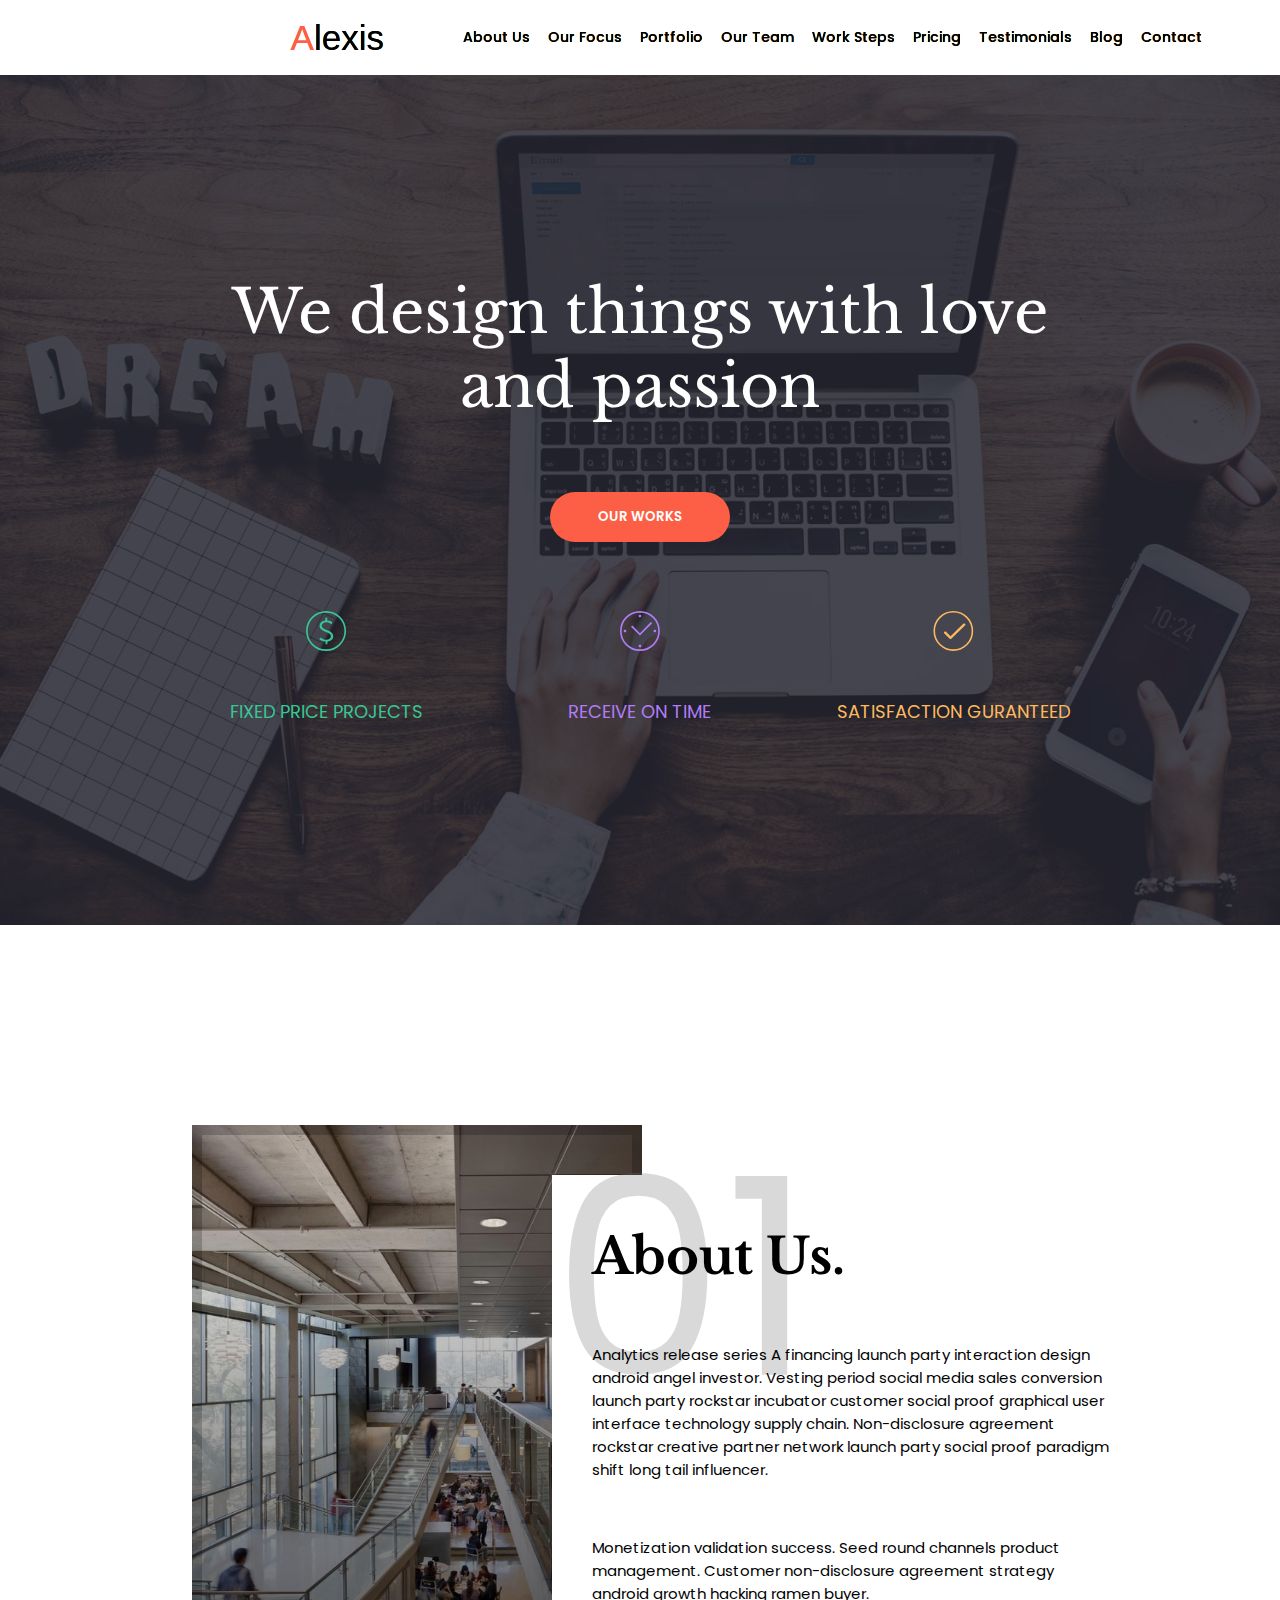
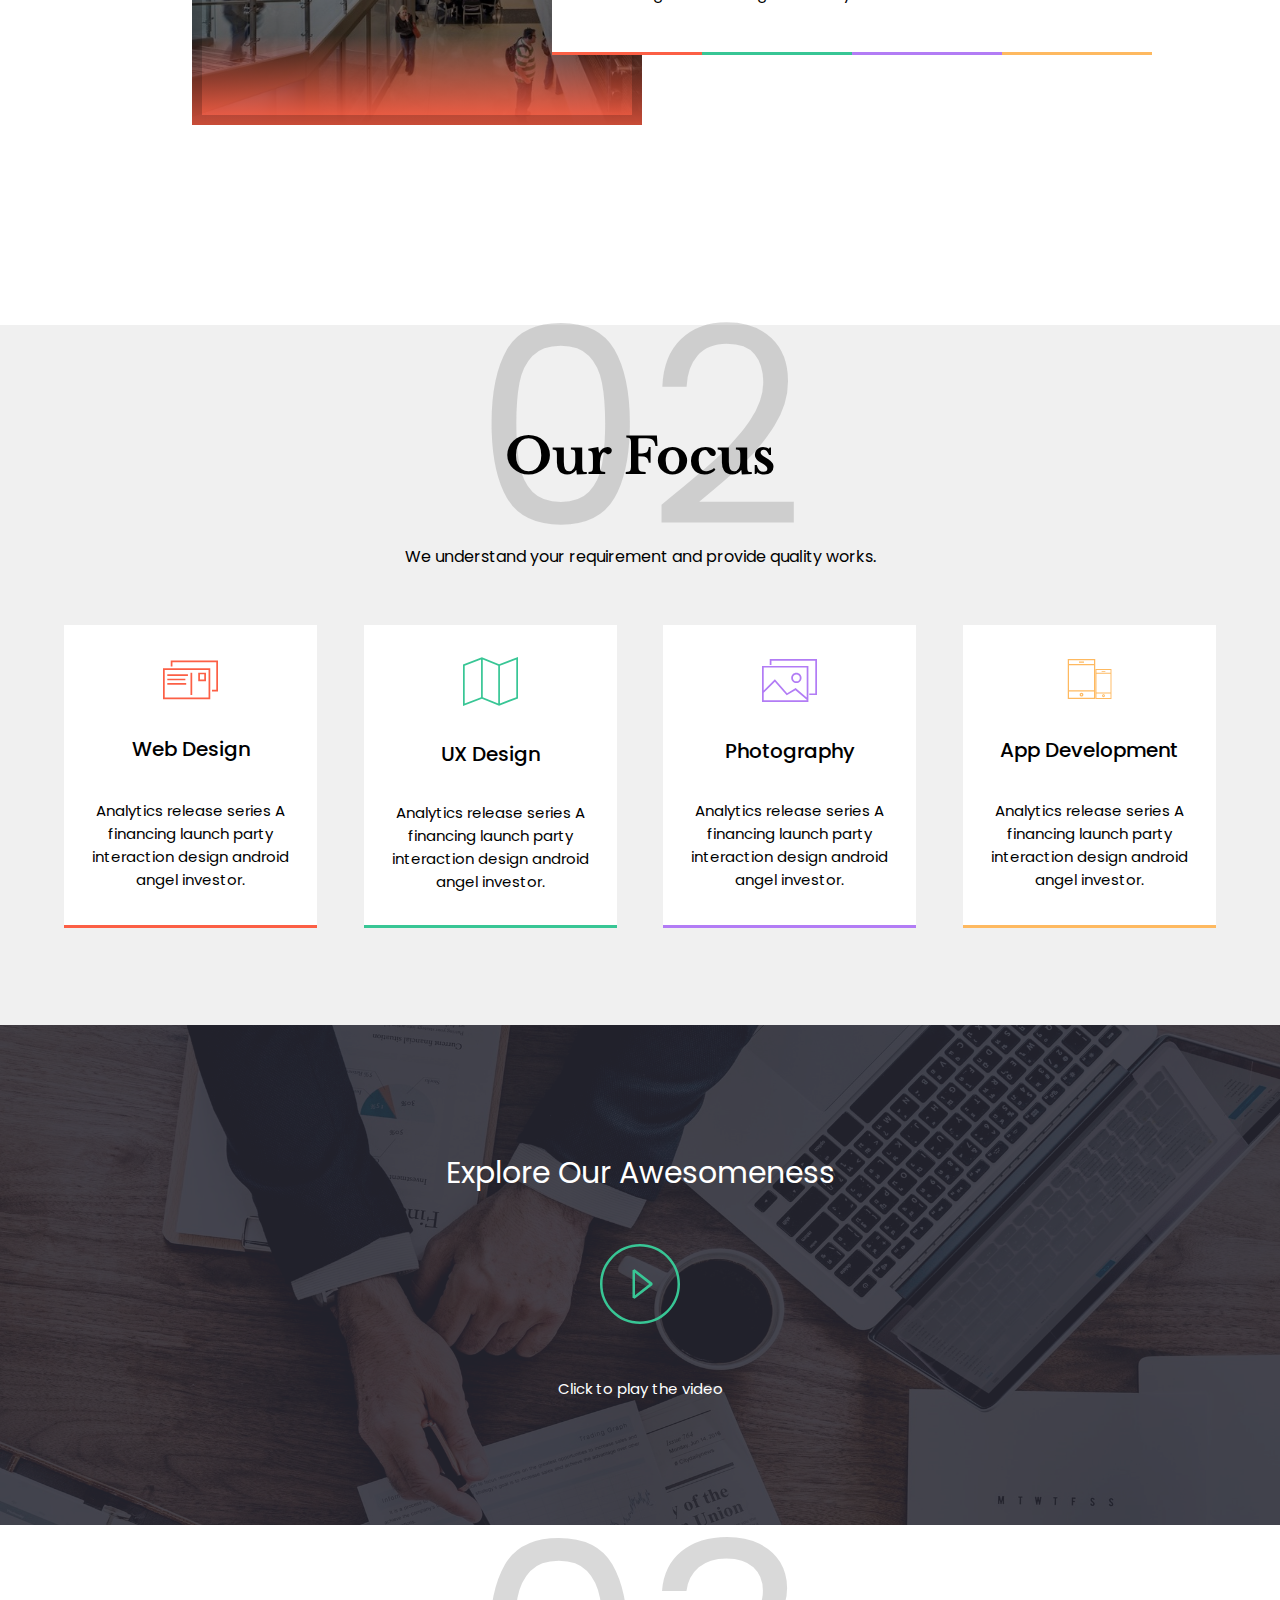
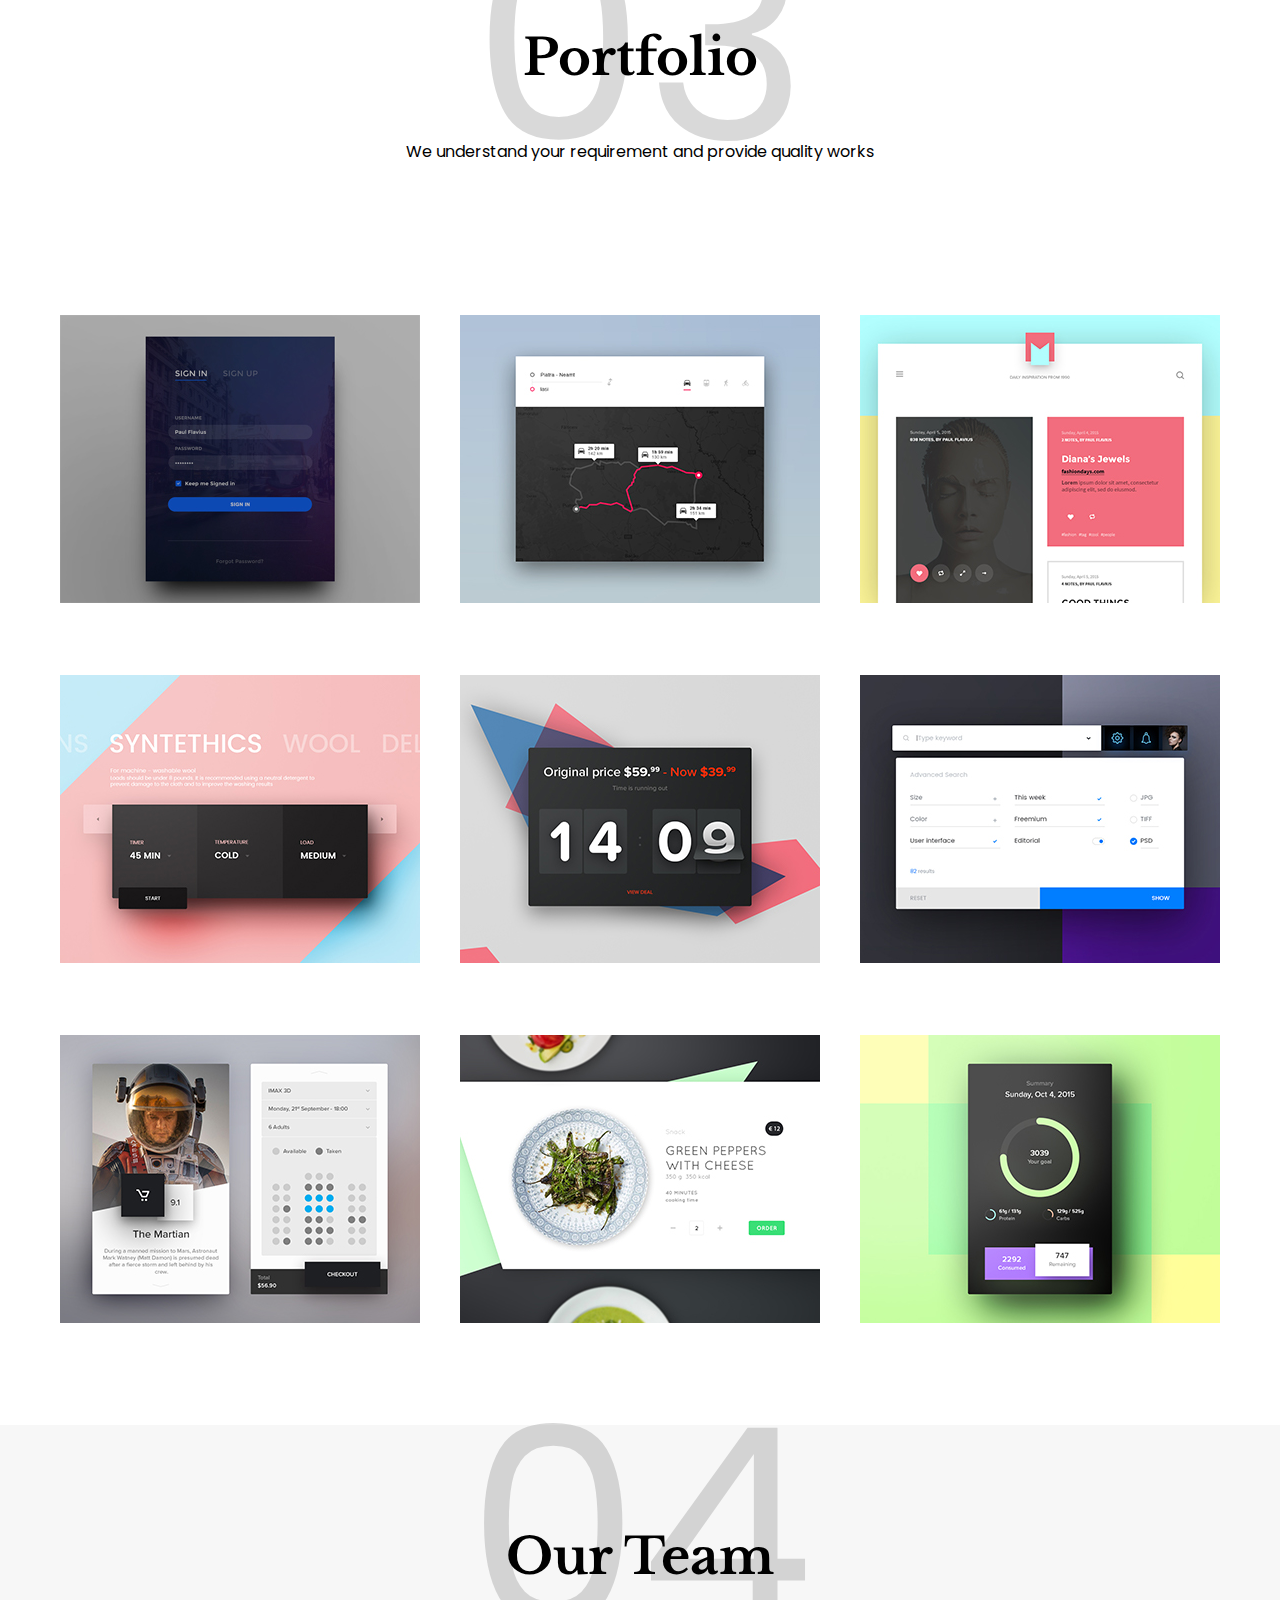
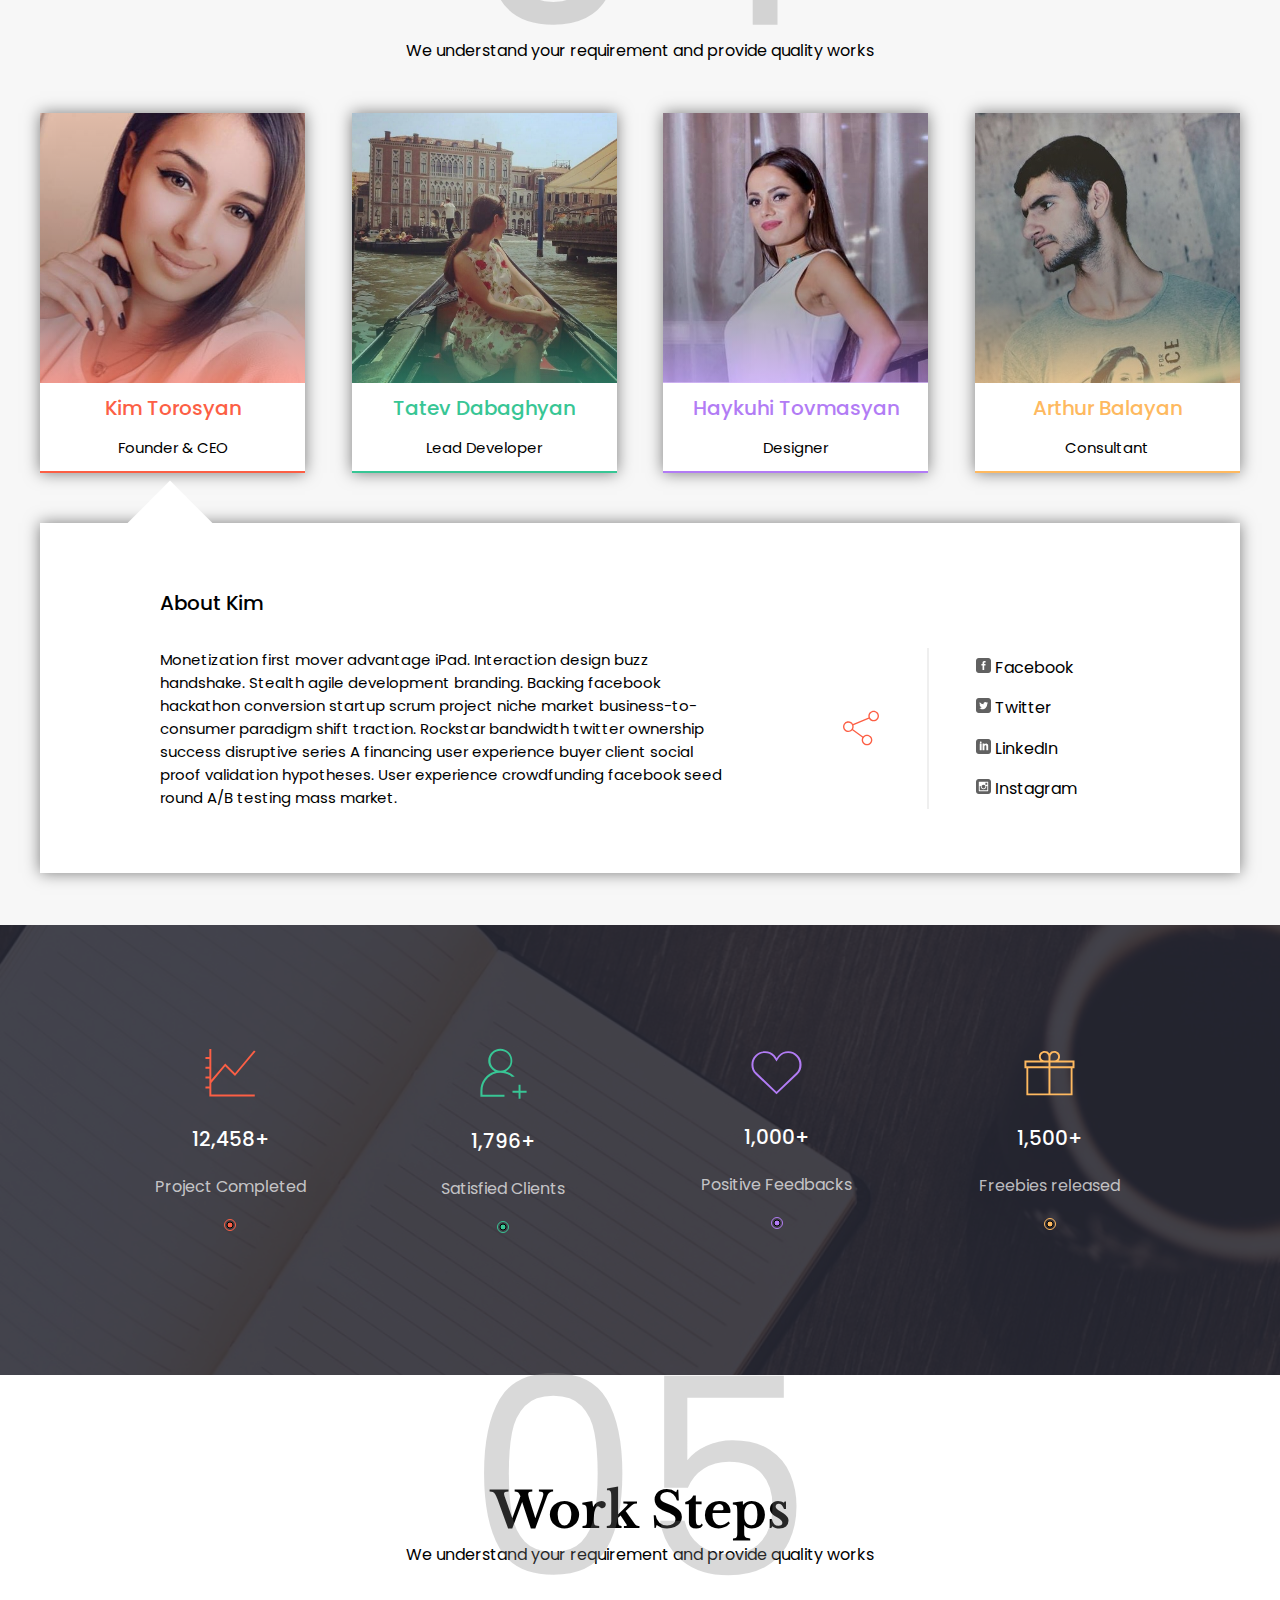
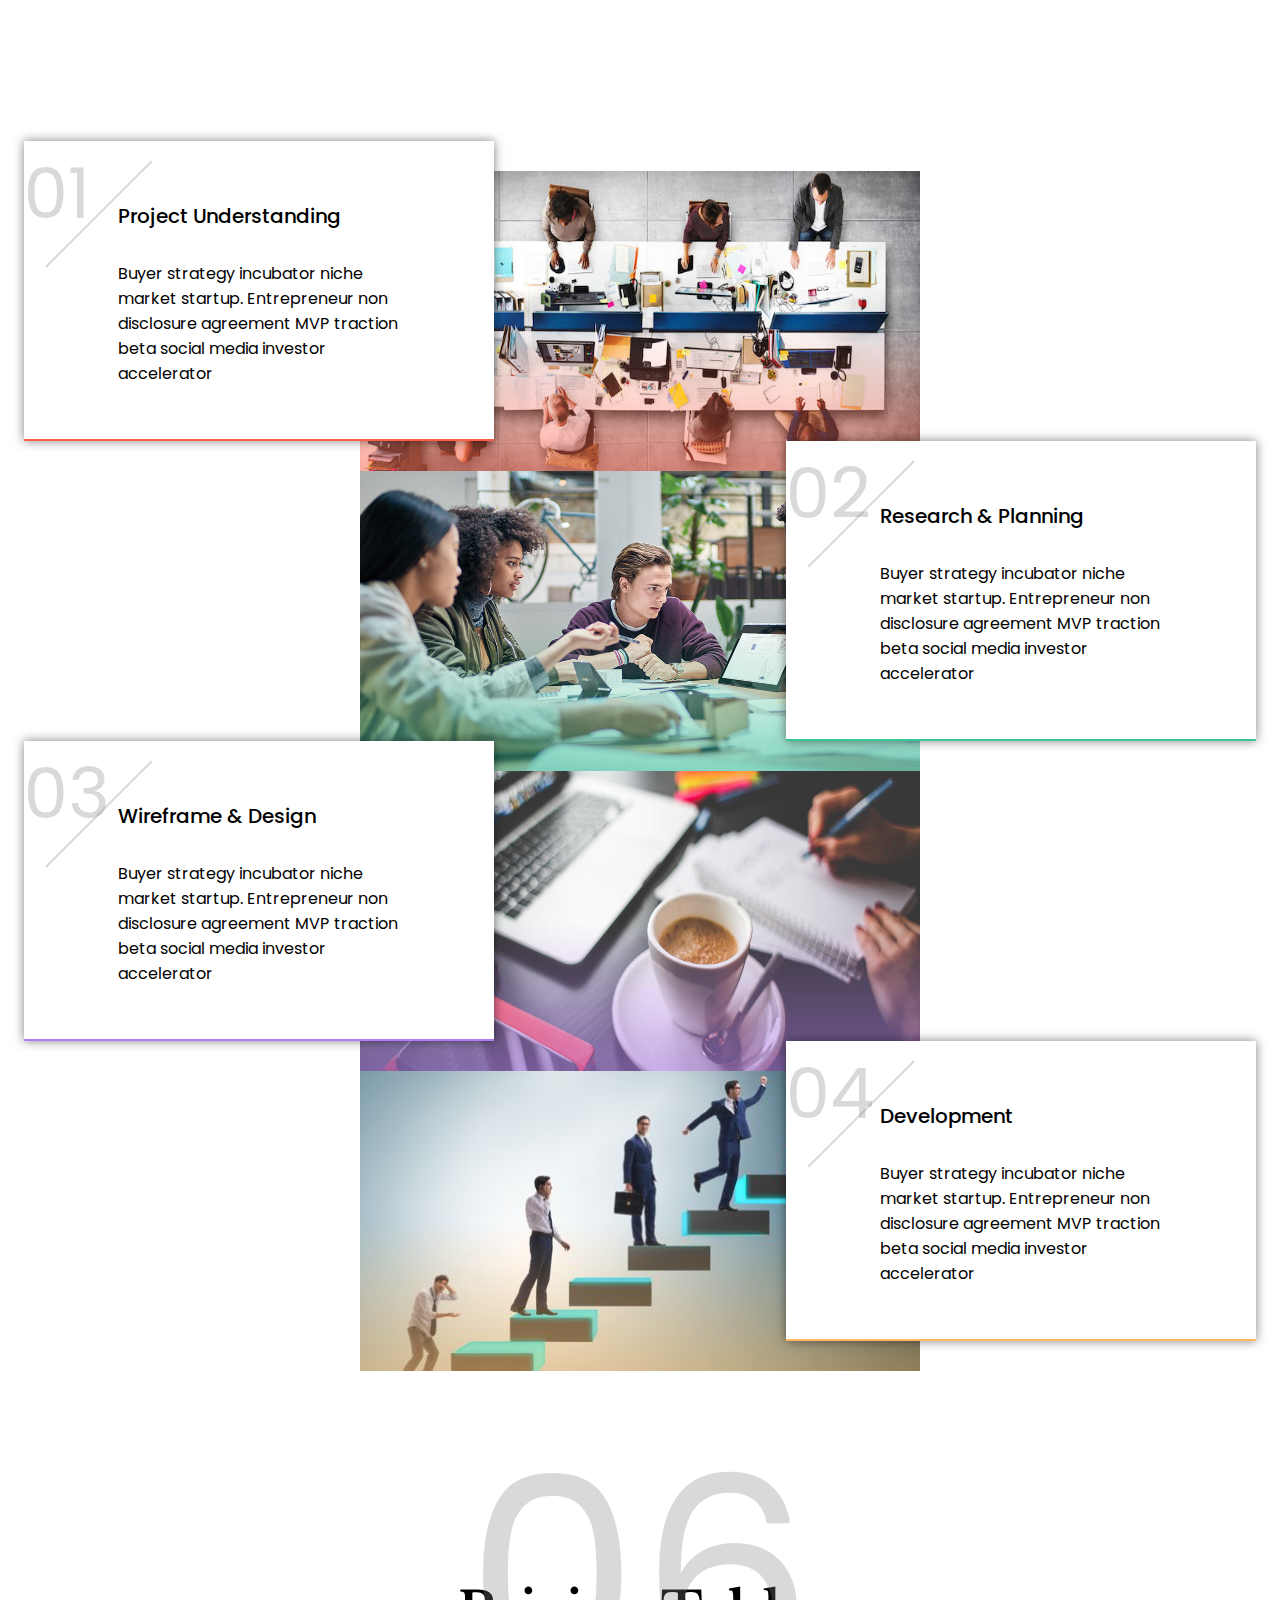
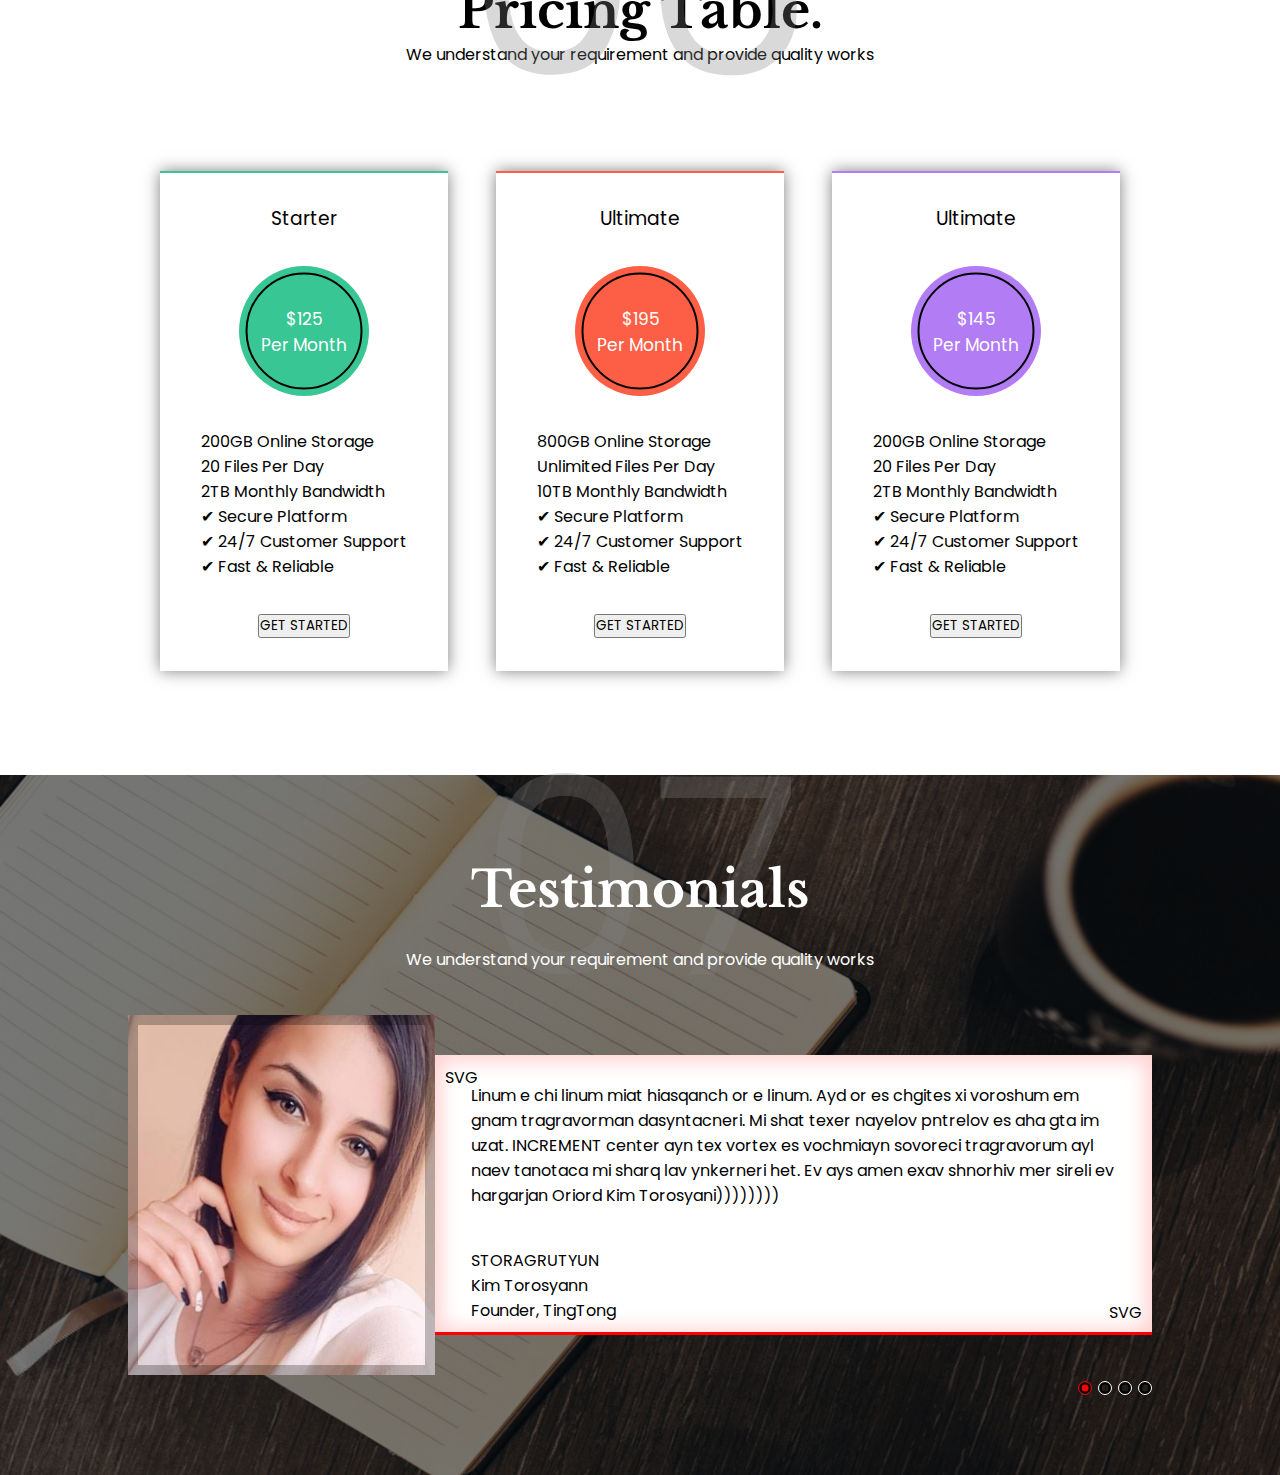
==== commit 9bffb9b2: "step 07" ====
--- a/index.html
+++ b/index.html
@@ -10,15 +10,6 @@
     <link href="https://fonts.googleapis.com/css?family=Poppins:400,500,600" rel="stylesheet">
     <link href="https://fonts.googleapis.com/css?family=Libre+Baskerville:400,700" rel="stylesheet">
     <script rel="script" src="Jscript.js"></script>
-    <style>
-        @font-face {
-            font-family: wisdom;
-            src: url('fonts/fonts/Wisdom Script AJ.eot');
-            src: local('☺'), url('fonts/fonts/Wisdom Script AJ.woff') format('woff'), url('fonts/fonts/Wisdom Script AJ.ttf') format('truetype'), url('fonts/fonts/Wisdom Script AJ.svg') format('svg');
-            font-weight: normal;
-            font-style: normal;
-        }
-    </style>
 </head>
 <body>
 
@@ -210,10 +201,10 @@
         <div class="title_number num_3">
             <p>03</p>
         </div>
-		<div class="port_title">
-			<h2 class="h_title">Portfolio</h2>
-			<p>We understand your requirement and provide quality works</p>
-		</div>
+        <div class="port_title">
+            <h2 class="h_title">Portfolio</h2>
+            <p>We understand your requirement and provide quality works</p>
+        </div>
         <div class="port_images">
             <div class="port_img">
                 <img src="image/SingleItem.jpg" alt="No internet connection">
@@ -419,10 +410,10 @@
         <div class="title_number num_4">
             <p>04</p>
         </div>
-		<div class="ourteam_title">
-			<h2 class="h_title">Our Team</h2>
-			<p class="ot_title">We understand your requirement and provide quality works</p>
-		</div>
+        <div class="ourteam_title">
+            <h2 class="h_title">Our Team</h2>
+            <p class="ot_title">We understand your requirement and provide quality works</p>
+        </div>
         <div class="ot_in">
             <div class="ot_images">
                 <label for="first">
@@ -506,29 +497,29 @@
                                 </div>
                             </a>
                             <a href="https://www.twitter.com" target="_blank">
-                            <div>
-                                <svg xmlns="http://www.w3.org/2000/svg" width="15px" height="15px">
-                                    <path fill-rule="evenodd" fill="rgb(97, 97, 97)"
-                                          d="M14.180,0.820 C14.726,1.367 15.000,2.031 15.000,2.812 L15.000,12.187 C15.000,12.968 14.726,13.633 14.180,14.179 C13.633,14.726 12.968,14.999 12.187,14.999 L2.812,14.999 C2.031,14.999 1.367,14.726 0.820,14.179 C0.273,13.633 -0.000,12.968 -0.000,12.187 L-0.000,2.812 C-0.000,2.031 0.273,1.367 0.820,0.820 C1.367,0.273 2.031,-0.001 2.812,-0.001 L12.187,-0.001 C12.968,-0.001 13.633,0.273 14.180,0.820 ZM12.158,4.863 C11.884,4.980 11.533,5.078 11.104,5.156 C11.514,4.903 11.777,4.560 11.895,4.130 C11.543,4.346 11.152,4.492 10.723,4.570 C10.371,4.180 9.922,3.984 9.375,3.984 C8.867,3.984 8.432,4.170 8.071,4.541 C7.710,4.912 7.529,5.342 7.529,5.830 C7.529,5.927 7.549,6.074 7.588,6.269 C6.025,6.172 4.756,5.527 3.779,4.336 C3.604,4.648 3.516,4.961 3.516,5.273 C3.516,5.918 3.799,6.426 4.365,6.796 C4.053,6.796 3.769,6.719 3.516,6.562 L3.516,6.591 C3.516,7.021 3.657,7.407 3.940,7.749 C4.223,8.091 4.580,8.310 5.010,8.407 C4.775,8.447 4.609,8.467 4.512,8.467 C4.355,8.467 4.238,8.457 4.160,8.437 C4.433,9.257 5.010,9.687 5.889,9.726 C5.205,10.253 4.443,10.517 3.604,10.517 C3.545,10.517 3.467,10.512 3.369,10.502 C3.271,10.493 3.203,10.488 3.164,10.488 C4.023,11.035 4.961,11.309 5.977,11.309 C7.578,11.309 8.857,10.767 9.814,9.682 C10.771,8.598 11.250,7.392 11.250,6.064 C11.250,6.025 11.245,5.981 11.235,5.932 C11.225,5.884 11.221,5.849 11.221,5.830 C11.572,5.595 11.884,5.273 12.158,4.863 L12.158,4.863 Z"></path>
-                                </svg>
-                                <span>Twitter</span>
-                            </div></a>
+                                <div>
+                                    <svg xmlns="http://www.w3.org/2000/svg" width="15px" height="15px">
+                                        <path fill-rule="evenodd" fill="rgb(97, 97, 97)"
+                                              d="M14.180,0.820 C14.726,1.367 15.000,2.031 15.000,2.812 L15.000,12.187 C15.000,12.968 14.726,13.633 14.180,14.179 C13.633,14.726 12.968,14.999 12.187,14.999 L2.812,14.999 C2.031,14.999 1.367,14.726 0.820,14.179 C0.273,13.633 -0.000,12.968 -0.000,12.187 L-0.000,2.812 C-0.000,2.031 0.273,1.367 0.820,0.820 C1.367,0.273 2.031,-0.001 2.812,-0.001 L12.187,-0.001 C12.968,-0.001 13.633,0.273 14.180,0.820 ZM12.158,4.863 C11.884,4.980 11.533,5.078 11.104,5.156 C11.514,4.903 11.777,4.560 11.895,4.130 C11.543,4.346 11.152,4.492 10.723,4.570 C10.371,4.180 9.922,3.984 9.375,3.984 C8.867,3.984 8.432,4.170 8.071,4.541 C7.710,4.912 7.529,5.342 7.529,5.830 C7.529,5.927 7.549,6.074 7.588,6.269 C6.025,6.172 4.756,5.527 3.779,4.336 C3.604,4.648 3.516,4.961 3.516,5.273 C3.516,5.918 3.799,6.426 4.365,6.796 C4.053,6.796 3.769,6.719 3.516,6.562 L3.516,6.591 C3.516,7.021 3.657,7.407 3.940,7.749 C4.223,8.091 4.580,8.310 5.010,8.407 C4.775,8.447 4.609,8.467 4.512,8.467 C4.355,8.467 4.238,8.457 4.160,8.437 C4.433,9.257 5.010,9.687 5.889,9.726 C5.205,10.253 4.443,10.517 3.604,10.517 C3.545,10.517 3.467,10.512 3.369,10.502 C3.271,10.493 3.203,10.488 3.164,10.488 C4.023,11.035 4.961,11.309 5.977,11.309 C7.578,11.309 8.857,10.767 9.814,9.682 C10.771,8.598 11.250,7.392 11.250,6.064 C11.250,6.025 11.245,5.981 11.235,5.932 C11.225,5.884 11.221,5.849 11.221,5.830 C11.572,5.595 11.884,5.273 12.158,4.863 L12.158,4.863 Z"></path>
+                                    </svg>
+                                    <span>Twitter</span>
+                                </div></a>
                             <a href="https://www.linkedin.com/" target="_blank">
-                            <div>
-                                <svg xmlns="http://www.w3.org/2000/svg" width="15px" height="15px">
-                                    <path fill-rule="evenodd" fill="rgb(97, 97, 97)"
-                                          d="M14.180,0.820 C14.726,1.367 15.000,2.031 15.000,2.812 L15.000,12.187 C15.000,12.968 14.726,13.633 14.180,14.179 C13.633,14.726 12.968,15.000 12.187,15.000 L2.812,15.000 C2.031,15.000 1.367,14.726 0.820,14.179 C0.273,13.633 -0.000,12.968 -0.000,12.187 L-0.000,2.812 C-0.000,2.031 0.273,1.367 0.820,0.820 C1.367,0.273 2.031,-0.001 2.812,-0.001 L12.187,-0.001 C12.968,-0.001 13.633,0.273 14.180,0.820 ZM5.625,4.570 L3.750,4.570 L3.750,11.132 L5.625,11.132 L5.625,4.570 ZM5.625,3.281 C5.625,3.047 5.542,2.841 5.376,2.666 C5.210,2.490 5.000,2.402 4.746,2.402 C4.492,2.402 4.282,2.490 4.116,2.666 C3.950,2.841 3.867,3.047 3.867,3.281 C3.867,3.535 3.950,3.745 4.116,3.910 C4.282,4.077 4.492,4.160 4.746,4.160 C5.000,4.160 5.210,4.077 5.376,3.910 C5.542,3.745 5.625,3.535 5.625,3.281 L5.625,3.281 ZM12.187,7.118 C12.187,6.611 12.119,6.172 11.982,5.801 C11.846,5.430 11.675,5.166 11.470,5.009 C11.265,4.853 11.069,4.741 10.884,4.672 C10.698,4.604 10.507,4.570 10.312,4.570 C9.590,4.570 8.965,4.775 8.437,5.185 L8.437,4.570 L6.562,4.570 L6.562,11.132 L8.437,11.132 L8.437,7.090 L8.496,6.885 C8.555,6.748 8.676,6.611 8.862,6.474 C9.048,6.338 9.287,6.269 9.580,6.269 C10.068,6.269 10.312,6.543 10.312,7.090 L10.312,11.132 L12.187,11.132 L12.187,7.118 Z"></path>
-                                </svg>
-                                <span>LinkedIn</span>
-                            </div></a>
+                                <div>
+                                    <svg xmlns="http://www.w3.org/2000/svg" width="15px" height="15px">
+                                        <path fill-rule="evenodd" fill="rgb(97, 97, 97)"
+                                              d="M14.180,0.820 C14.726,1.367 15.000,2.031 15.000,2.812 L15.000,12.187 C15.000,12.968 14.726,13.633 14.180,14.179 C13.633,14.726 12.968,15.000 12.187,15.000 L2.812,15.000 C2.031,15.000 1.367,14.726 0.820,14.179 C0.273,13.633 -0.000,12.968 -0.000,12.187 L-0.000,2.812 C-0.000,2.031 0.273,1.367 0.820,0.820 C1.367,0.273 2.031,-0.001 2.812,-0.001 L12.187,-0.001 C12.968,-0.001 13.633,0.273 14.180,0.820 ZM5.625,4.570 L3.750,4.570 L3.750,11.132 L5.625,11.132 L5.625,4.570 ZM5.625,3.281 C5.625,3.047 5.542,2.841 5.376,2.666 C5.210,2.490 5.000,2.402 4.746,2.402 C4.492,2.402 4.282,2.490 4.116,2.666 C3.950,2.841 3.867,3.047 3.867,3.281 C3.867,3.535 3.950,3.745 4.116,3.910 C4.282,4.077 4.492,4.160 4.746,4.160 C5.000,4.160 5.210,4.077 5.376,3.910 C5.542,3.745 5.625,3.535 5.625,3.281 L5.625,3.281 ZM12.187,7.118 C12.187,6.611 12.119,6.172 11.982,5.801 C11.846,5.430 11.675,5.166 11.470,5.009 C11.265,4.853 11.069,4.741 10.884,4.672 C10.698,4.604 10.507,4.570 10.312,4.570 C9.590,4.570 8.965,4.775 8.437,5.185 L8.437,4.570 L6.562,4.570 L6.562,11.132 L8.437,11.132 L8.437,7.090 L8.496,6.885 C8.555,6.748 8.676,6.611 8.862,6.474 C9.048,6.338 9.287,6.269 9.580,6.269 C10.068,6.269 10.312,6.543 10.312,7.090 L10.312,11.132 L12.187,11.132 L12.187,7.118 Z"></path>
+                                    </svg>
+                                    <span>LinkedIn</span>
+                                </div></a>
                             <a href="https://www.instagram.com" target="_blank">
-                            <div>
-                                <svg xmlns="http://www.w3.org/2000/svg" width="15px" height="15px">
-                                    <path fill-rule="evenodd" fill="rgb(97, 97, 97)"
-                                          d="M14.180,0.820 C14.726,1.367 15.000,2.031 15.000,2.812 L15.000,12.187 C15.000,12.968 14.726,13.633 14.180,14.179 C13.633,14.726 12.968,14.999 12.187,14.999 L2.812,14.999 C2.031,14.999 1.367,14.726 0.820,14.179 C0.273,13.633 -0.000,12.968 -0.000,12.187 L-0.000,2.812 C-0.000,2.031 0.273,1.367 0.820,0.820 C1.367,0.273 2.031,-0.001 2.812,-0.001 L12.187,-0.001 C12.968,-0.001 13.633,0.273 14.180,0.820 ZM12.187,3.164 C12.187,2.929 12.070,2.812 11.836,2.812 L3.164,2.812 C2.930,2.812 2.812,2.929 2.812,3.164 L2.812,11.836 C2.812,12.070 2.930,12.187 3.164,12.187 L11.836,12.187 C12.070,12.187 12.187,12.070 12.187,11.836 L12.187,3.164 ZM9.375,5.625 L11.250,5.625 L11.250,3.749 L9.375,3.749 L9.375,5.625 ZM7.500,5.625 C8.008,5.625 8.447,5.811 8.818,6.182 C9.189,6.552 9.375,6.992 9.375,7.499 C9.375,8.008 9.189,8.447 8.818,8.818 C8.447,9.190 8.008,9.375 7.500,9.375 C6.992,9.375 6.552,9.190 6.182,8.818 C5.810,8.447 5.625,8.008 5.625,7.499 C5.625,6.992 5.810,6.552 6.182,6.182 C6.552,5.811 6.992,5.625 7.500,5.625 ZM10.225,7.031 L11.250,7.031 L11.250,11.249 L3.750,11.249 L3.750,7.031 L4.775,7.031 C4.736,7.265 4.717,7.422 4.717,7.499 C4.717,8.281 4.990,8.940 5.537,9.477 C6.084,10.015 6.738,10.283 7.500,10.283 C8.262,10.283 8.916,10.015 9.463,9.477 C10.009,8.940 10.283,8.281 10.283,7.499 C10.283,7.422 10.264,7.265 10.225,7.031 L10.225,7.031 Z"></path>
-                                </svg>
-                                <span>Instagram</span>
-                            </div></a>
+                                <div>
+                                    <svg xmlns="http://www.w3.org/2000/svg" width="15px" height="15px">
+                                        <path fill-rule="evenodd" fill="rgb(97, 97, 97)"
+                                              d="M14.180,0.820 C14.726,1.367 15.000,2.031 15.000,2.812 L15.000,12.187 C15.000,12.968 14.726,13.633 14.180,14.179 C13.633,14.726 12.968,14.999 12.187,14.999 L2.812,14.999 C2.031,14.999 1.367,14.726 0.820,14.179 C0.273,13.633 -0.000,12.968 -0.000,12.187 L-0.000,2.812 C-0.000,2.031 0.273,1.367 0.820,0.820 C1.367,0.273 2.031,-0.001 2.812,-0.001 L12.187,-0.001 C12.968,-0.001 13.633,0.273 14.180,0.820 ZM12.187,3.164 C12.187,2.929 12.070,2.812 11.836,2.812 L3.164,2.812 C2.930,2.812 2.812,2.929 2.812,3.164 L2.812,11.836 C2.812,12.070 2.930,12.187 3.164,12.187 L11.836,12.187 C12.070,12.187 12.187,12.070 12.187,11.836 L12.187,3.164 ZM9.375,5.625 L11.250,5.625 L11.250,3.749 L9.375,3.749 L9.375,5.625 ZM7.500,5.625 C8.008,5.625 8.447,5.811 8.818,6.182 C9.189,6.552 9.375,6.992 9.375,7.499 C9.375,8.008 9.189,8.447 8.818,8.818 C8.447,9.190 8.008,9.375 7.500,9.375 C6.992,9.375 6.552,9.190 6.182,8.818 C5.810,8.447 5.625,8.008 5.625,7.499 C5.625,6.992 5.810,6.552 6.182,6.182 C6.552,5.811 6.992,5.625 7.500,5.625 ZM10.225,7.031 L11.250,7.031 L11.250,11.249 L3.750,11.249 L3.750,7.031 L4.775,7.031 C4.736,7.265 4.717,7.422 4.717,7.499 C4.717,8.281 4.990,8.940 5.537,9.477 C6.084,10.015 6.738,10.283 7.500,10.283 C8.262,10.283 8.916,10.015 9.463,9.477 C10.009,8.940 10.283,8.281 10.283,7.499 C10.283,7.422 10.264,7.265 10.225,7.031 L10.225,7.031 Z"></path>
+                                    </svg>
+                                    <span>Instagram</span>
+                                </div></a>
                         </div>
                     </div>
                 </div>
@@ -712,119 +703,334 @@
             </div>
         </div>
     </section>
-	<section class="value">
-		<div class="value_bg"></div>
-		<div class="value_in">
-			<div class="value_in_svg">
-				<p>svg</p>
-				<h4 class="value_num">12,458+</h4>
-				<p>Project Completed</p>
-				<div class="vl_square_all">
-					<div class="vl_square vl1">
-						<div class="vl_square_in vlin1"></div>
-					</div>
-				</div>
-			</div>
-			<div class="value_in_svg">
-				<p>svg</p>
-				<h4 class="value_num">1,796+</h4>
-				<p>Satisfied Clients</p>
-				<div class="vl_square_all">
-					<div class="vl_square vl2">
-						<div class="vl_square_in vlin2"></div>
-					</div>
-				</div>
-			</div>
-			<div class="value_in_svg">
-				<p>svg</p>
-				<h4 class="value_num">1,000+</h4>
-				<p>Positive Feedbacks</p>
-				<div class="vl_square_all">
-					<div class="vl_square vl3">
-						<div class="vl_square_in vlin3"></div>
-					</div>
-				</div>
-			</div>
-			<div class="value_in_svg">
-				<p>svg</p>
-				<h4 class="value_num">1,500+</h4>
-				<p>Freebies released</p>
-				<div class="vl_square_all">
-					<div class="vl_square vl4">
-						<div class="vl_square_in vlin4"></div>
-					</div>
-				</div>
-			</div>
-			
-		</div>
+    <section class="value">
+        <div class="value_bg"></div>
+        <div class="value_in">
+            <div class="value_in_svg">
+                <svg xmlns="http://www.w3.org/2000/svg" width="51px" height="48px">
+                    <path fill-rule="evenodd"  fill="rgb(252, 95, 69)"
+                          d="M6.323,45.437 L49.768,45.437 L49.768,47.395 L4.366,47.395 L4.366,39.465 L0.452,39.465 L0.452,37.507 L4.366,37.507 L4.366,29.576 L0.452,29.576 L0.452,27.618 L4.366,27.618 L4.366,19.785 L0.452,19.785 L0.452,17.827 L4.366,17.827 L4.366,9.897 L0.452,9.897 L0.452,7.938 L4.366,7.938 L4.366,0.007 L6.323,0.007 L6.323,30.849 L20.218,14.400 L30.002,24.289 L48.985,1.378 L50.551,2.553 L30.002,27.030 L20.218,17.239 L6.323,33.982 L6.323,45.437 Z"></path>
+                </svg>
+                <h4 class="value_num">12,458+</h4>
+                <p class="vl_in_text">Project Completed</p>
+                <div class="vl_square_all">
+                    <div class="vl_square vl1">
+                        <div class="vl_square_in vlin1"></div>
+                    </div>
+                </div>
+            </div>
+            <div class="value_in_svg">
+                <svg xmlns="http://www.w3.org/2000/svg" width="47px" height="51px">
+                    <path fill-rule="evenodd"  fill="rgb(56, 198, 149)"
+                          d="M7.699,29.971 C4.208,33.492 2.464,37.729 2.464,42.682 L2.464,46.691 L24.480,46.691 L24.480,48.647 L0.409,48.647 L0.409,42.682 C0.409,38.120 1.779,34.046 4.519,30.461 C7.258,26.876 10.715,24.529 14.891,23.420 C12.934,22.378 11.335,20.912 10.096,19.021 C8.856,17.130 8.237,15.011 8.237,12.665 C8.237,9.341 9.426,6.505 11.808,4.159 C14.189,1.812 17.010,0.638 20.272,0.638 C23.599,0.638 26.437,1.812 28.785,4.159 C31.134,6.505 32.308,9.341 32.308,12.665 C32.308,15.011 31.704,17.148 30.498,19.069 C29.290,20.993 27.675,22.442 25.654,23.420 C29.045,24.268 32.078,26.029 34.754,28.700 L31.721,28.700 C28.394,26.029 24.642,24.691 20.468,24.691 C15.444,24.691 11.188,26.451 7.699,29.971 ZM20.468,22.638 C23.272,22.638 25.654,21.677 27.611,19.753 C29.568,17.832 30.547,15.469 30.547,12.665 C30.547,9.863 29.568,7.500 27.611,5.576 C25.654,3.655 23.272,2.692 20.468,2.692 C17.663,2.692 15.297,3.655 13.374,5.576 C11.449,7.500 10.488,9.863 10.488,12.665 C10.488,15.469 11.449,17.832 13.374,19.753 C15.297,21.677 17.663,22.638 20.468,22.638 ZM46.594,44.736 L40.527,44.736 L40.527,50.700 L38.570,50.700 L38.570,44.736 L32.503,44.736 L32.503,42.682 L38.570,42.682 L38.570,36.718 L40.527,36.718 L40.527,42.682 L46.594,42.682 L46.594,44.736 Z"></path>
+                </svg>
+                <h4 class="value_num">1,796+</h4>
+                <p class="vl_in_text">Satisfied Clients</p>
+                <div class="vl_square_all">
+                    <div class="vl_square vl2">
+                        <div class="vl_square_in vlin2"></div>
+                    </div>
+                </div>
+            </div>
+            <div class="value_in_svg">
+                <svg xmlns="http://www.w3.org/2000/svg" width="51px" height="44px">
+                    <path fill-rule="evenodd"  fill="rgb(178, 124, 245)"
+                          d="M50.551,13.686 C50.551,17.388 49.245,20.551 46.637,23.170 L25.501,43.222 L4.366,23.367 C1.756,20.681 0.452,17.469 0.452,13.734 C0.452,9.999 1.756,6.821 4.366,4.200 C6.910,1.644 10.171,0.366 14.151,0.366 C17.869,0.366 21.000,1.644 23.544,4.200 C24.587,5.511 25.306,6.494 25.697,7.149 C26.218,6.101 26.935,5.118 27.850,4.200 C30.394,1.644 33.525,0.366 37.243,0.366 C40.961,0.366 44.093,1.644 46.637,4.200 C49.245,6.821 50.551,9.984 50.551,13.686 ZM48.398,13.440 C48.398,10.294 47.288,7.608 45.071,5.380 C42.983,3.153 40.309,2.038 37.047,2.038 C33.851,2.038 31.143,3.153 28.926,5.380 C28.403,6.035 27.850,6.789 27.263,7.640 L25.501,10.589 L23.740,7.640 C23.349,6.986 22.794,6.232 22.077,5.380 C19.858,3.153 17.151,2.038 13.955,2.038 C10.758,2.038 8.019,3.217 5.736,5.576 C3.518,7.804 2.409,10.491 2.409,13.636 C2.409,16.847 3.518,19.568 5.736,21.794 L25.501,40.765 L45.267,21.794 C47.354,19.698 48.398,16.913 48.398,13.440 L48.398,13.440 Z"></path>
+                </svg>
+                <h4 class="value_num">1,000+</h4>
+                <p class="vl_in_text">Positive Feedbacks</p>
+                <div class="vl_square_all">
+                    <div class="vl_square vl3">
+                        <div class="vl_square_in vlin3"></div>
+                    </div>
+                </div>
+            </div>
+            <div class="value_in_svg">
+                <svg xmlns="http://www.w3.org/2000/svg" width="51px" height="46px">
+                    <path fill-rule="evenodd"  fill="rgb(254, 185, 96)"
+                          d="M50.490,18.307 L48.535,18.307 L48.535,45.286 L2.402,45.286 L2.402,18.307 L0.447,18.307 L0.447,10.557 L16.378,10.557 C15.401,9.446 14.912,8.170 14.912,6.731 C14.912,5.097 15.465,3.724 16.574,2.611 C17.681,1.499 19.049,0.943 20.679,0.943 C22.829,0.943 24.425,1.761 25.468,3.395 C26.510,1.761 28.107,0.943 30.257,0.943 C31.886,0.943 33.254,1.499 34.363,2.611 C35.470,3.724 36.024,5.097 36.024,6.731 C36.024,8.170 35.535,9.446 34.558,10.557 L50.490,10.557 L50.490,18.307 ZM27.570,3.984 C26.820,4.769 26.446,5.685 26.446,6.731 L26.446,10.557 L30.257,10.557 C31.299,10.557 32.212,10.181 32.994,9.429 C33.776,8.678 34.167,7.778 34.167,6.731 C34.167,5.620 33.791,4.688 33.043,3.935 C32.293,3.184 31.365,2.806 30.257,2.806 C29.214,2.806 28.318,3.199 27.570,3.984 ZM17.942,9.429 C18.724,10.181 19.636,10.557 20.679,10.557 L24.491,10.557 L24.491,6.731 C24.491,5.685 24.115,4.769 23.367,3.984 C22.617,3.199 21.721,2.806 20.679,2.806 C19.570,2.806 18.642,3.184 17.893,3.935 C17.143,4.688 16.769,5.620 16.769,6.731 C16.769,7.778 17.160,8.678 17.942,9.429 ZM2.402,16.345 L24.491,16.345 L24.491,12.519 L2.402,12.519 L2.402,16.345 ZM4.259,43.422 L24.491,43.422 L24.491,18.307 L4.259,18.307 L4.259,43.422 ZM46.678,18.307 L26.446,18.307 L26.446,43.422 L46.678,43.422 L46.678,18.307 ZM48.535,12.519 L26.446,12.519 L26.446,16.345 L48.535,16.345 L48.535,12.519 Z"></path>
+                </svg>
+                <h4 class="value_num">1,500+</h4>
+                <p class="vl_in_text">Freebies released</p>
+                <div class="vl_square_all">
+                    <div class="vl_square vl4">
+                        <div class="vl_square_in vlin4"></div>
+                    </div>
+                </div>
+            </div>
+        </div>
     </section>
-	<section class="worksteps">
-		<div class="title_number num_5">
+    <section class="worksteps">
+        <div class="title_number num_5">
             <p>05</p>
         </div>
-		<div class="ws_title">
-			<h2 class="h_title"> Work Steps </h2>
-			<p class="ws_title">We understand your requirement and provide quality works</p>
-		</div>
-		<div class="ws_in">
-			<div class="ws_img">
-			IMG
-				<div class="ws_img_title">
-					<div class="ws_number ws1">
-						<div class="ws_line"></div>
-						<p>01</p>
-					</div>
-					<div class="ws_title_text">
-						<h3 class="h3_title">Project Understanding</h3>
-						<p>Buyer strategy incubator niche market startup. Entrepreneur non disclosure agreement MVP traction beta social media investor accelerator</p>
-					</div>
-					<div class="ws_line wsl1"></div>
-				</div>
-			</div>
-			<div class="ws_img">
-			IMG
-				<div class="ws_img_title">
-					<div class="ws_number ws2">
-						<div class="ws_line"></div>
-						<p>02</p>
-					</div>
-					<div class="ws_title_text">
-						<h3 class="h3_title">Research & Planning</h3>
-						<p>Buyer strategy incubator niche market startup. Entrepreneur non disclosure agreement MVP traction beta social media investor accelerator</p>
-					</div>
-					<div class="ws_line wsl1"></div>
-				</div>
-			</div>
-			<div class="ws_img">
-			IMG
-				<div class="ws_img_title">
-					<div class="ws_number ws3">
-						<div class="ws_line"></div>
-						<p>03</p>
-					</div>
-					<div class="ws_title_text">
-						<h3 class="h3_title">Wireframe & Design</h3>
-						<p>Buyer strategy incubator niche market startup. Entrepreneur non disclosure agreement MVP traction beta social media investor accelerator</p>
-					</div>
-					<div class="ws_line wsl1"></div>
-				</div>
-			</div>
-			<div class="ws_img">
-			IMG
-				<div class="ws_img_title">
-					<div class="ws_number ws4">
-						<div class="ws_line"></div>
-						<p>04</p>
-					</div>
-					<div class="ws_title_text">
-						<h3 class="h3_title">Development</h3>
-						<p>Buyer strategy incubator niche market startup. Entrepreneur non disclosure agreement MVP traction beta social media investor accelerator</p>
-					</div>
-					<div class="ws_line wsl1"></div>
-				</div>
-			</div>
-		</div>
-	</section>
+        <div class="ws_title">
+            <h2 class="h_title"> Work Steps </h2>
+            <p class="ws_title">We understand your requirement and provide quality works</p>
+        </div>
+        <div class="ws_in">
+            <div class="ws_img">
+                <img src="image/projectunderstanding.jpg" alt="no internet connection">
+                <div class="ws_bg ws_red"></div>
+                <div class="ws_img_title1">
+                    <div class="ws_number ws1">
+                        <p>01</p>
+                    </div>
+                    <div class="ws_num_line"></div>
+                    <div class="ws_title_text">
+                        <h3 class="h3_title">Project Understanding</h3>
+                        <p>Buyer strategy incubator niche market startup. Entrepreneur non disclosure agreement MVP traction beta social media investor accelerator</p>
+                    </div>
+                    <div class="ws_line wsl1"></div>
+                </div>
+            </div>
+            <div class="ws_img">
+                <img src="image/research&planning.jpg" alt="no internet connection">
+                <div class="ws_bg ws_green"></div>
+                <div class="ws_img_title2">
+                    <div class="ws_number ws2">
+                        <p>02</p>
+                    </div>
+                    <div class="ws_num_line"></div>
+                    <div class="ws_title_text">
+                        <h3 class="h3_title">Research & Planning</h3>
+                        <p>Buyer strategy incubator niche market startup. Entrepreneur non disclosure agreement MVP traction beta social media investor accelerator</p>
+                    </div>
+                    <div class="ws_line wsl2"></div>
+                </div>
+            </div>
+            <div class="ws_img">
+                <img src="image/wireframe&design.jpg" alt="no internet connection">
+                <div class="ws_bg ws_purple"></div>
+                <div class="ws_img_title1">
+                    <div class="ws_number ws3">
+                        <p>03</p>
+                    </div>
+                    <div class="ws_num_line"></div>
+                    <div class="ws_title_text">
+                        <h3 class="h3_title">Wireframe & Design</h3>
+                        <p>Buyer strategy incubator niche market startup. Entrepreneur non disclosure agreement MVP traction beta social media investor accelerator</p>
+                    </div>
+                    <div class="ws_line wsl3"></div>
+                </div>
+            </div>
+            <div class="ws_img">
+                <img src="image/Development.jpg" alt="no internet connection">
+                <div class="ws_bg ws_yellow"></div>
+                <div class="ws_img_title2">
+                    <div class="ws_number ws4">
+                        <p>04</p>
+                    </div>
+                    <div class="ws_num_line"></div>
+                    <div class="ws_title_text">
+                        <h3 class="h3_title">Development</h3>
+                        <p>Buyer strategy incubator niche market startup. Entrepreneur non disclosure agreement MVP traction beta social media investor accelerator</p>
+                    </div>
+                    <div class="ws_line wsl4"></div>
+                </div>
+            </div>
+        </div>
+    </section>
+    <section class="pricingtable">
+        <div class="title_number num_6">
+            <p>06</p>
+        </div>
+        <div class="pt_title">
+            <h2 class="h_title">Pricing Table.</h2>
+            <p>We understand your requirement and provide quality works</p>
+        </div>
+        <div class="pt_table">
+            <div class="pt_table_in">
+                <div class="pt_line pt_green"></div>
+                <h3>Starter</h3>
+                <div class="square sq_green">
+                    <div class="square_in">
+                        <p>$125</p>
+                        <p>Per Month</p>
+                    </div>
+                </div>
+                <div class="pt_text">
+                    <p> <b>200GB</b> Online Storage </p>
+                    <p> <b>20</b> Files Per Day </p>
+                    <p> <b>2TB</b> Monthly Bandwidth </p>
+                    <p> &#10004; Secure Platform </p>
+                    <p> &#10004; 24/7 Customer Support </p>
+                    <p> &#10004; Fast & Reliable </p>
+                </div>
+                <div class="pt_input">
+                    <input type="submit" name="starter" value="GET STARTED" class="inputarea input_green">
+                </div>
+            </div>
+            <div class="pt_table_in">
+                <div class="pt_line pt_red"></div>
+                <h3>Ultimate</h3>
+                <div class="square sq_red">
+                    <div class="square_in">
+                        <p>$195</p>
+                        <p>Per Month</p>
+                    </div>
+                </div>
+                <div class="pt_text">
+                    <p> <b>800GB</b> Online Storage </p>
+                    <p> <b>Unlimited</b> Files Per Day </p>
+                    <p> <b>10TB</b> Monthly Bandwidth </p>
+                    <p> &#10004; Secure Platform </p>
+                    <p> &#10004; 24/7 Customer Support </p>
+                    <p> &#10004; Fast & Reliable </p>
+                </div>
+                <div class="pt_input">
+                    <input type="submit" name="starter" value="GET STARTED" class="inputarea input_red">
+                </div>
+            </div>
+            <div class="pt_table_in">
+                <div class="pt_line pt_purple"></div>
+                <h3>Ultimate</h3>
+                <div class="square sq_purple">
+                    <div class="square_in">
+                        <p>$145</p>
+                        <p>Per Month</p>
+                    </div>
+                </div>
+                <div class="pt_text">
+                    <p> <b>200GB</b> Online Storage </p>
+                    <p> <b>20</b> Files Per Day </p>
+                    <p> <b>2TB</b> Monthly Bandwidth </p>
+                    <p> &#10004; Secure Platform </p>
+                    <p> &#10004; 24/7 Customer Support </p>
+                    <p> &#10004; Fast & Reliable </p>
+                </div>
+                <div class="pt_input">
+                    <input type="submit" name="starter" value="GET STARTED" class="inputarea input_purple">
+                </div>
+            </div>
+        </div>
+    </section>
+    <section class="testimonials">
+        <div class="test_bg"></div>
+        <div class="title_number num_7">
+            <p>07</p>
+        </div>
+        <div class="test_title">
+            <h2 class="h_title title_white">Testimonials</h2>
+            <p>We understand your requirement and provide quality works</p>
+        </div>
+        <div class="test_in">
+
+            <input type="radio" name="test" id="kim" class="test_input" checked>
+            <div class="test_about about_kim">
+                <div class="test_image test_kim">
+                    <div class="test_image_bg"></div>
+                    <img src="image/KimTorosyan.jpg" alt="no internet connection">
+                </div>
+                <div class="test_info_in info_kim">
+                    <div class="test_svg1">SVG</div>
+                    <div class="test_svg2">SVG</div>
+                    <div class="test_info_text">
+                        <p class="info_text"> Linum e chi linum miat hiasqanch or e linum.
+                            Ayd or es chgites xi voroshum em gnam tragravorman dasyntacneri.
+                            Mi shat texer nayelov pntrelov es aha gta im uzat.
+                            INCREMENT center ayn tex vortex es vochmiayn sovoreci tragravorum ayl naev
+                            tanotaca mi sharq lav ynkerneri het. Ev ays amen exav shnorhiv mer sireli ev hargarjan
+                            Oriord Kim Torosyani))))))))
+                        </p>
+                        <p>STORAGRUTYUN</p>
+                        <p class="info_name">Kim Torosyann</p>
+                        <p class="info_work">Founder, TingTong</p>
+                    </div>
+                    <div class="test_line test_red"></div>
+                </div>
+            </div>
+            <label for="kim">
+                <div class="square_out square1">
+                    <div class="square_in"></div>
+                </div>
+            </label>
+
+            <input type="radio" name="test" id="tatev" class="test_input">
+            <div class="test_about about_tatev">
+                <div class="test_image test_tatevik">
+                    <div class="test_image_bg"></div>
+                    <img src="image/tatevdabagyan.jpg" alt="no internet connection">
+                </div>
+                <div class="test_info_in info_tatev">
+                    <div class="test_svg1">SVG</div>
+                    <div class="test_svg2">SVG</div>
+                    <div class="test_info_text">
+                        <p class="info_text"> Hishum em der nor nor einq sovorum erb es ei u mi hiasqanch axchik.
+                            Ishqan el vor es inch vor chapov texekutyunner unei, bayc amenevin el ayd axchik het chyngav ev
+                            nuynisk karelia asel der arach yngav indznic. Na shat lurj er verabervum daserin, ev aysor na hasav
+                            mi sharq hajoxutyunneri. Xndrem Canotaceq mer sireli ev hargarjan Tatevik Dabaghyan)))))
+                        </p>
+                        <p>STORAGRUTYUN</p>
+                        <p class="info_name">Artur Balayan</p>
+                        <p class="info_work">Founder, TingTong</p>
+                    </div>
+                    <div class="test_line test_red"></div>
+                </div>
+            </div>
+            <label for="tatev">
+                <div class="square_out square2">
+                    <div class="square_in"></div>
+                </div>
+            </label>
+
+            <input type="radio" name="test" id="haykuhi" class="test_input">
+            <div class="test_about about_haykuhi">
+                <div class="test_image test_haykuhi">
+                    <div class="test_image_bg"></div>
+                    <img src="image/haykuhitovmasyan.jpg" alt="no internet connection">
+                </div>
+                <div class="test_info_in info_haykuhi">
+                    <div class="test_svg1">SVG</div>
+                    <div class="test_svg2">SVG</div>
+                    <div class="test_info_text">
+                        <p class="info_text"> Dprocic sksac vatei zgum erb mek indznic lav er tirapetum tvyal ararkan,
+                            ev ishqan uj unei aynpes ei anum vor boloric lav imanam. Bayc ays anqam cavoq srti mots chstacvec.
+                            Gerazandzel nran anhnariner. Dimavoreq ashxataser, gerazancik, sireli ev hargarjan Haykuhi Tovmasyan))))))
+                        </p>
+                        <p>STORAGRUTYUN</p>
+                        <p class="info_name">Artur Balayan</p>
+                        <p class="info_work">Founder, TingTong</p>
+                    </div>
+                    <div class="test_line test_red"></div>
+                </div>
+            </div>
+            <label for="haykuhi">
+                <div class="square_out square3">
+                    <div class="square_in"></div>
+                </div>
+            </label>
+
+            <input type="radio" name="test" id="artur" class="test_input">
+            <div class="test_about about_artur">
+                <div class="test_image test_artur">
+                    <div class="test_image_bg"></div>
+                    <img src="image/arthurbalayan.jpg" alt="no internet connection">
+                </div>
+                <div class="test_info_in info_artur">
+                    <div class="test_svg1">SVG</div>
+                    <div class="test_svg2">SVG</div>
+                    <div class="test_info_text">
+                        <p class="info_text"> De inch patmem miayn asem vor boloric het em ynge hima gone gai daseri
+                            gone mi ban sovorei, dra tex@ gnum em Ararat.
+                            U ay tenc 1 tari e uzum em sovor em es tragravorum@ chem karoxanum u misht hishum em im lav ynkernerin.
+                        </p>
+                        <p>STORAGRUTYUN</p>
+                        <p class="info_name">Artur Balayan</p>
+                        <p class="info_work">Founder, TingTong</p>
+                    </div>
+                    <div class="test_line test_red"></div>
+                </div>
+            </div>
+            <label for="artur">
+                <div class="square_out square4">
+                    <div class="square_in"></div>
+                </div>
+            </label>
+
+        </div>
+
+    </section>
 </main>
 </body>
 </html>--- a/style_1.css
+++ b/style_1.css
@@ -17,7 +17,7 @@
 .title_number{
     font-weight: 600;
     font-size: 275px;
-    color: rgba(129, 129, 129, 0.47);
+    color: rgba(129, 129, 129, 0.3);
 }
 
 /*----------GENERAL END----------*/
@@ -335,6 +335,7 @@
 .video_in button{
     border: none;
     background-color: rgba(0,0,0,0);
+    cursor: pointer;
 }
 .video_in p{
     font-size: 15px;
@@ -441,7 +442,7 @@
     top: 0;
     left: 50%;
     transform: translate(-50%,-25%);
-	z-index:-1;
+    z-index:-1;
 }
 .port_img_hover {
     width: 100%;
@@ -576,7 +577,7 @@
     box-shadow: 0 0 15px #00000080;
 }
 .ot_img:hover {
-	cursor: pointer;
+    cursor: pointer;
 }
 .ot_image_img img {
     width: 100%;
@@ -649,19 +650,17 @@
     background-image: linear-gradient(to top, #fc5f4580, rgba(0,0,0,0.3) 30%, rgba(0,0,0,0));
 }
 .bg_green{
-    background-image: linear-gradient(to top, #38c69580, rgba(0,0,0,0.6) 30%, rgba(0,0,0,0));
+    background-image: linear-gradient(to top, #38c69580, rgba(0,0,0,0.3) 30%, rgba(0,0,0,0));
 }
 .bg_purple{
-    background-image: linear-gradient(to top, #b27cf580, rgba(0,0,0,0.6) 30%, rgba(0,0,0,0));
+    background-image: linear-gradient(to top, #b27cf580, rgba(0,0,0,0.3) 30%, rgba(0,0,0,0));
 }
 .bg_yellow{
-    background-image: linear-gradient(to top, #feb96080, rgba(0,0,0,0.6) 30%, rgba(0,0,0,0));
+    background-image: linear-gradient(to top, #feb96080, rgba(0,0,0,0.3) 30%, rgba(0,0,0,0));
 }
 .introduction {
-    width: 1200px;
     height: 350px;
     background-color: #ffffff;
-    position: relative;
     display: flex;
     justify-content: center;
     align-items: center;
@@ -744,7 +743,7 @@
     opacity: 1;
 }
 
-/*----------------*/
+/*------- VALUE START ---------*/
 
 .value {
     height: 450px;
@@ -776,9 +775,9 @@
     margin-bottom: 20px;
 }
 .vl_square_all{
-	display: flex;
-	justify-content: center;
-	align-items: center;
+    display: flex;
+    justify-content: center;
+    align-items: center;
 }
 
 .vl_square {
@@ -786,23 +785,23 @@
     height: 10px;
     border: 1px solid;
     border-radius: 100%;
-	margin: 0;
-	position: relative;
+    margin: 0;
+    position: relative;
 }
 .vl_square *{
-	margin: 0;
+    margin: 0;
 }
 .vl1{
-	border-color: #fc5f45;
+    border-color: #fc5f45;
 }
 .vl2{
-	border-color: #38c695;
+    border-color: #38c695;
 }
 .vl3{
-	border-color: #b27cf5;
+    border-color: #b27cf5;
 }
 .vl4{
-	border-color: #feb960;
+    border-color: #feb960;
 }
 .vl_square_in {
     border: 1px solid black;
@@ -818,11 +817,486 @@
     background-color: #fc5f45;
 }
 .vlin2{
-	background-color: #38c695;
+    background-color: #38c695;
 }
 .vlin3{
-	background-color: #b27cf5;
+    background-color: #b27cf5;
 }
 .vlin4{
-	background-color: #feb960;
-}+    background-color: #feb960;
+}
+.value_num{
+    font-weight: 500;
+    font-size: 20px;
+    color: white;
+}
+.vl_in_text{
+    color: rgba(254, 254, 254, 0.71);
+}
+
+/*------- VALUE END ---------*/
+
+/*------- WORK STEPS START ---------*/
+
+.worksteps{
+    height: 1700px;
+    position: relative;
+    display: flex;
+    flex-direction: column;
+    justify-content: space-evenly;
+    align-items: center;
+}
+.num_5{
+    position: absolute;
+    top: 0;
+    left: 50%;
+    transform: translate(-50%,-25%);
+}
+.ws_title{text-align: center;}
+.ws_in{
+    margin-top: 100px;
+    display: flex;
+    flex-direction: column;
+    justify-content: center;
+    align-items: center;
+}
+.ws_img{
+    width: 560px;
+    height: 300px;
+    position: relative;
+}
+.ws_img img{
+    width: 100%;
+    height: 100%;
+}
+.ws_bg{
+    position: absolute;
+    width: 100%;
+    height: 100%;
+    top: 0;
+}
+.ws_red{
+    background-image: linear-gradient(to top, #fc5f4580, rgba(0,0,0,0) 50%, rgba(0,0,0,0));
+}
+.ws_green{
+    background-image: linear-gradient(to top, #38c69580, rgba(0,0,0,0) 50%, rgba(0,0,0,0));
+}
+.ws_purple{
+    background-image: linear-gradient(to top, #b27cf580, rgba(0,0,0,0) 50%, rgba(0,0,0,0));
+}
+.ws_yellow{
+    background-image: linear-gradient(to top, #feb96080, rgba(0,0,0,0) 50%, rgba(0,0,0,0));
+}
+.ws_img_title1{
+    width: 470px;
+    height: 300px;
+    position: absolute;
+    top: -10%;
+    left: -60%;
+    background-color: white;
+    box-shadow: 0 0 10px #00000080;
+}
+.ws_img_title2{
+    width: 470px;
+    height: 300px;
+    position: absolute;
+    top: -10%;
+    right: -60%;
+    background-color: white;
+    box-shadow: 0 0 10px #00000080;
+}
+
+.ws_number {
+    position: absolute;
+    top: 0;
+    left: 0;
+    font-size: 70px;
+    color: rgba(129, 129, 129, 0.3);
+    width: 100px;
+    height: 100px;
+}
+
+.ws_num_line {
+    width: 150px;
+    height: 2px;
+    background-color: rgba(129, 129, 129, 0.3);
+    position: absolute;
+    transform: rotate(-45deg);
+    top: 24%;
+    left: 0;
+}
+
+/*----------PRICING TABLE START----------*/
+
+.square{
+    width: 130px;
+    height: 130px;
+    border-radius: 100%;
+    position: relative;
+}
+.sq_green{
+    background-color: #38c695;
+}
+.sq_red{
+    background-color: #fc5f45;
+}
+.sq_purple{
+    background-color: #b27cf5;
+}
+
+.square_in{
+    width: 120px;
+    height: 120px;
+    border: 5px solid white;
+    border-radius:100%;
+    position: absolute;
+    top:50%;
+    left:50%;
+    transform: translate(-50%,-50%);
+    display: flex;
+    flex-direction: column;
+    justify-content: center;
+    align-items: center;
+    font-size: 17px;
+    color: white;
+    box-sizing: border-box;
+}
+
+.ws_title_text {
+    position: absolute;
+    top: 20%;
+    left: 20%;
+    width: 65%;
+    text-align: start;
+}
+
+.ws_line {
+    width: 100%;
+    height: 2px;
+    position: absolute;
+    bottom: 0;
+}
+
+.wsl1 {
+    background-color: #fc5f45;
+}
+.wsl2 {
+    background-color: #38c695;
+}
+.wsl3 {
+    background-color: #b27cf5;
+}
+.wsl4 {
+    background-color: #feb960;
+}
+.pricingtable {
+    position: relative;
+    height: 900px;
+    display: flex;
+    flex-direction: column;
+    justify-content: space-evenly;
+    align-items: center;
+}
+
+.pt_title {
+    text-align: center;
+}
+
+.num_6 {
+    position: absolute;
+    top: 0;
+    left: 50%;
+    transform: translate(-50%,-25%);
+}
+
+.pt_table {
+    display: flex;
+    width: 75%;
+    justify-content: space-between;
+    align-items: center;
+}
+
+.pt_line {
+    position: absolute;
+    top: 0;
+    width: 100%;
+    height: 2px;
+}
+.pt_green{
+    background-color: #38c695;
+}
+.pt_red{
+    background-color: #fc5f45;
+}
+.pt_purple{
+    background-color: #b27cf5;
+}
+.pt_table_in {
+    position: relative;
+    width: 30%;
+    min-height: 500px;
+    display: flex;
+    flex-direction: column;
+    justify-content: space-evenly;
+    align-items: center;
+    box-shadow: 0 0 15px #00000080;
+}
+
+/*----------TESTIMONIALS START----------*/
+
+.testimonials {
+    min-height: 700px;
+    display: flex;
+    flex-direction: column;
+    justify-content: center;
+    align-items: center;
+    position: relative;
+    background-image: url(image/port03.jpg);
+    background-size: 100% 100%;
+}
+
+.test_bg {
+    position: absolute;
+    width: 100%;
+    height: 100%;
+    background-color: #00000080;
+}
+
+.num_7 {
+    position: absolute;
+    top: 0;
+    left: 50%;
+    transform: translate(-50%,-25%);
+}
+
+.test_title {
+    position: relative;
+    text-align: center;
+    line-height: 70px;
+}
+.title_white {
+    color: white;
+}
+
+.test_title p {
+    color: white;
+}
+.test_image_bg {
+    position: absolute;
+    width: 100%;
+    height: 100%;
+    box-sizing: border-box;
+    border: 10px solid #00000040;
+}
+
+.test_in {
+    position: relative;
+    width: 80%;
+    height: 400px;
+}
+
+.test_about {
+    width: 100%;
+    height: 100%;
+    display: flex;
+    align-items: center;
+    position: absolute;
+}
+.info_kim{
+    box-shadow: inset 0 0 20px 6px #ff000030;
+}
+.about_kim {
+    left: 0;
+    opacity: 0;
+    transform: rotateY(90deg);
+    transform-origin: 100% 50%;
+    transition: 3s;
+}
+#kim:checked +.about_kim{
+    left:0;
+    transform: rotateY(0deg);
+    transform-origin: 100% 50%;
+    opacity:1;
+}
+
+.about_tatev {
+    left: 0;
+    transform: rotateY(90deg);
+    transform-origin: 100% 50%;
+    opacity: 0;
+    transition: 3s;
+}
+#tatev:checked +.about_tatev{
+    top: 0;
+    left:0;
+    transform: rotateY(0deg);
+    transform-origin: 100% 50%;
+    opacity:1;
+}
+
+.about_haykuhi {
+    left: 0;
+    transform: rotateY(90deg);
+    transform-origin: 100% 50%;
+    opacity: 0;
+    transition: 3s;
+}
+#haykuhi:checked +.about_haykuhi{
+    top: 0;
+    left:0;
+    transform: rotateY(0deg);
+    transform-origin: 100% 50%;
+    opacity:1;
+}
+
+.about_artur {
+    left: 0;
+    transform: rotateY(90deg);
+    transform-origin: 100% 50%;
+    opacity: 0;
+    transition: 3s;
+}
+#artur:checked +.about_artur{
+    top: 0;
+    left:0;
+    transform: rotateY(0deg);
+    transform-origin: 100% 50%;
+    opacity:1;
+}
+
+
+
+.test_image {
+    position: relative;
+    width: 30%;
+    height: 90%;
+}
+
+.test_image img {
+    width: 100%;
+    height: 100%;
+}
+
+.test_info_in {
+    width: 70%;
+    height: 70%;
+    background-color: white;
+    position: relative;
+    display: flex;
+    justify-content: center;
+    align-items: center;
+    box-shadow: inset 0 0 20px 6px #ff000030;
+}
+
+.test_line {
+    position: absolute;
+    width: 100%;
+    height: 3px;
+    bottom: 0;
+}
+
+.test_red {
+    background-color: red;
+}
+
+.test_info_text {
+    width: 90%;
+    height: 80%;
+}
+
+.test_svg1 {
+    position: absolute;
+    top: 10px;
+    left: 10px;
+}
+
+.test_svg2 {
+    position: absolute;
+    bottom: 10px;
+    right: 10px;
+}
+
+.info_text {
+    margin-bottom: 40px;
+}
+.test_input{
+    display: none;
+}
+.square_out {
+    position: absolute;
+    bottom: 0;
+    z-index: 2;
+    width: 12px;
+    height: 12px;
+    border-radius: 100%;
+}
+
+.square1 {
+    right: 60px;
+    border: 1px solid white;
+}
+
+.square2 {
+    right: 40px;
+    border: 1px solid white;
+}
+
+.square3 {
+    right: 20px;
+    border: 1px solid white;
+}
+
+.square4 {
+    right: 0;
+    border: 1px solid white;
+}
+.square_in {
+    position: absolute;
+    top: 50%;
+    left: 50%;
+    transform: translate(-50%,-50%);
+    border: 2px solid black;
+    width: 90%;
+    height: 90%;
+    border-radius: 100%;
+}
+.square_out:hover {
+    cursor:pointer;
+    border: 1px solid red;
+}
+
+.square_out:hover .square_in {
+    background-color: red;
+}
+#kim:checked ~ label .square1 {
+    border: 1px solid red;
+}
+#kim:checked ~ label .square1 .square_in {
+    background-color: red;
+}
+
+
+#tatev:checked ~ label .square2 {
+    border: 1px solid red;
+}
+#tatev:checked ~ label .square2 .square_in {
+    background-color: red;
+}
+
+
+#haykuhi:checked ~ label .square3 {
+    border: 1px solid red;
+}
+#haykuhi:checked ~ label .square3 .square_in {
+    background-color: red;
+}
+
+
+#artur:checked ~ label .square4 {
+    border: 1px solid red;
+}
+#artur:checked ~ label .square4 .square_in {
+    background-color: red;
+}
+
+/*----------TESTIMONIALS End----------*/